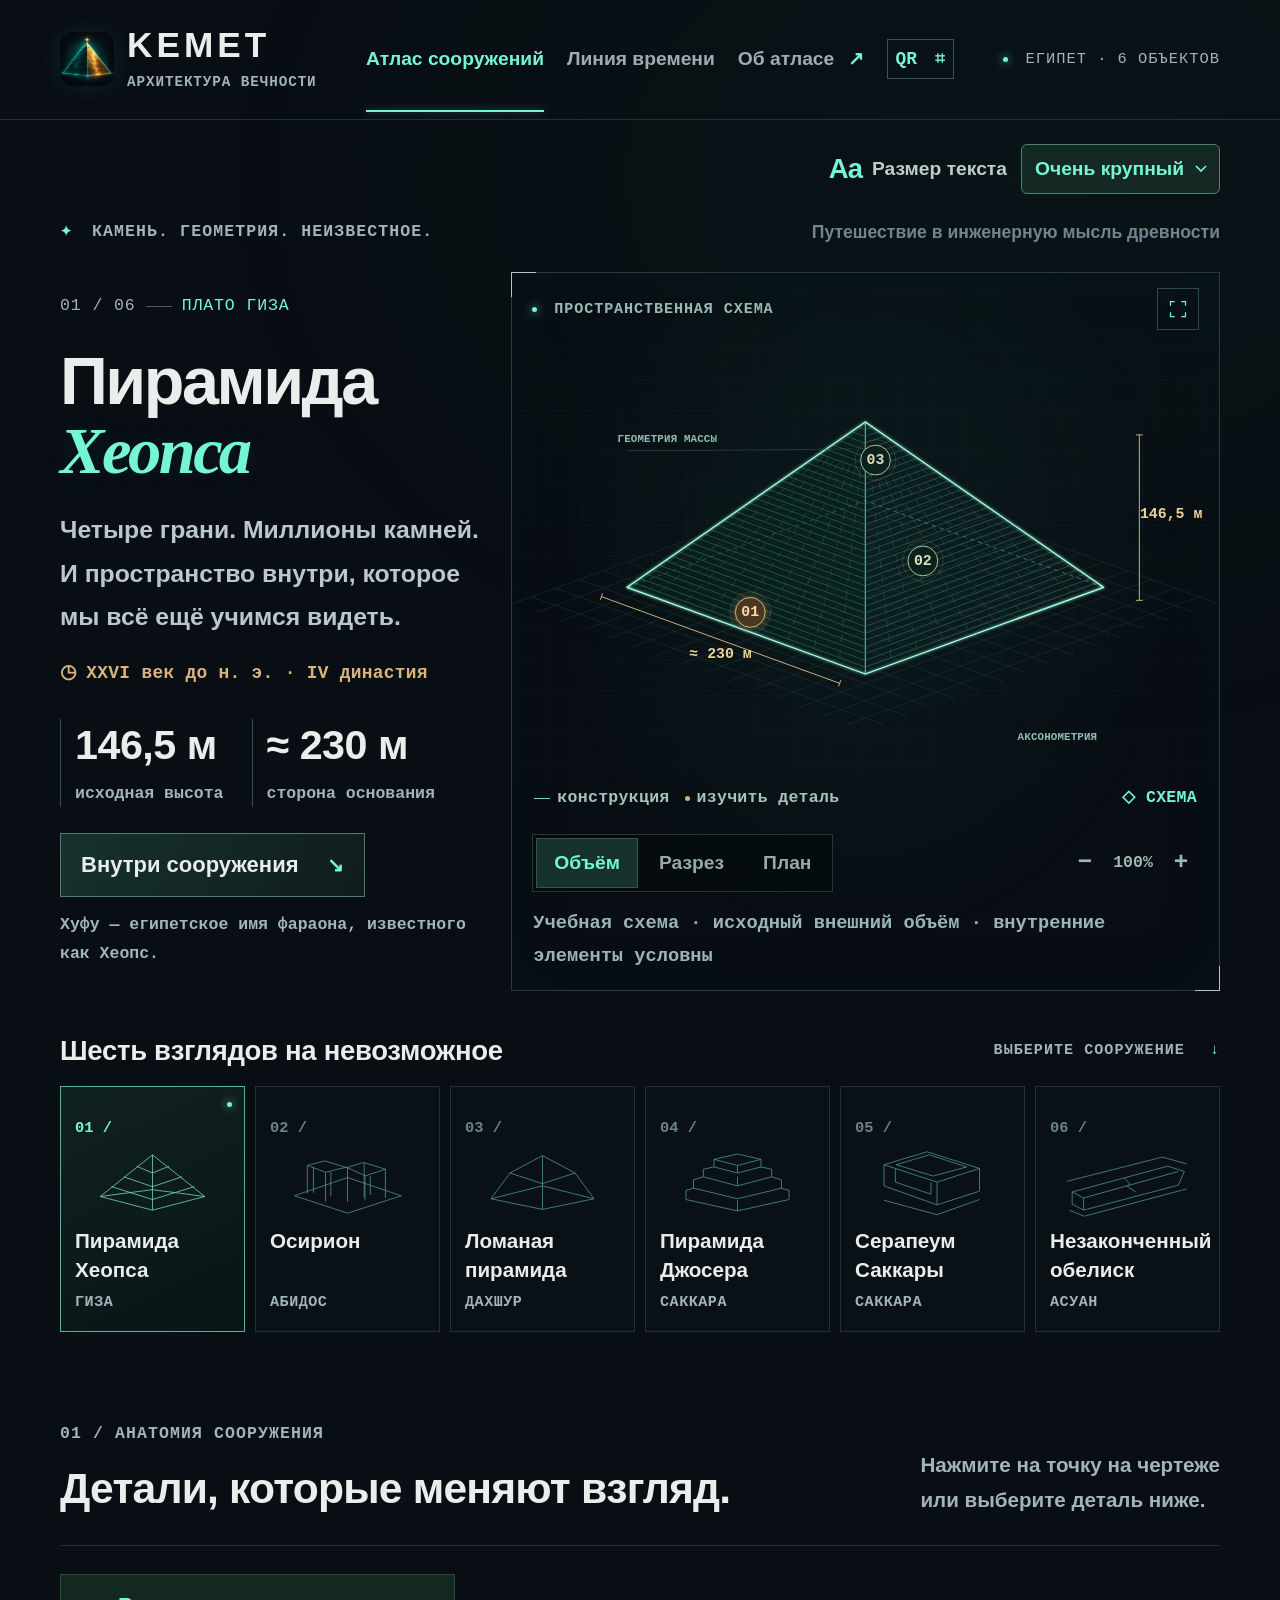
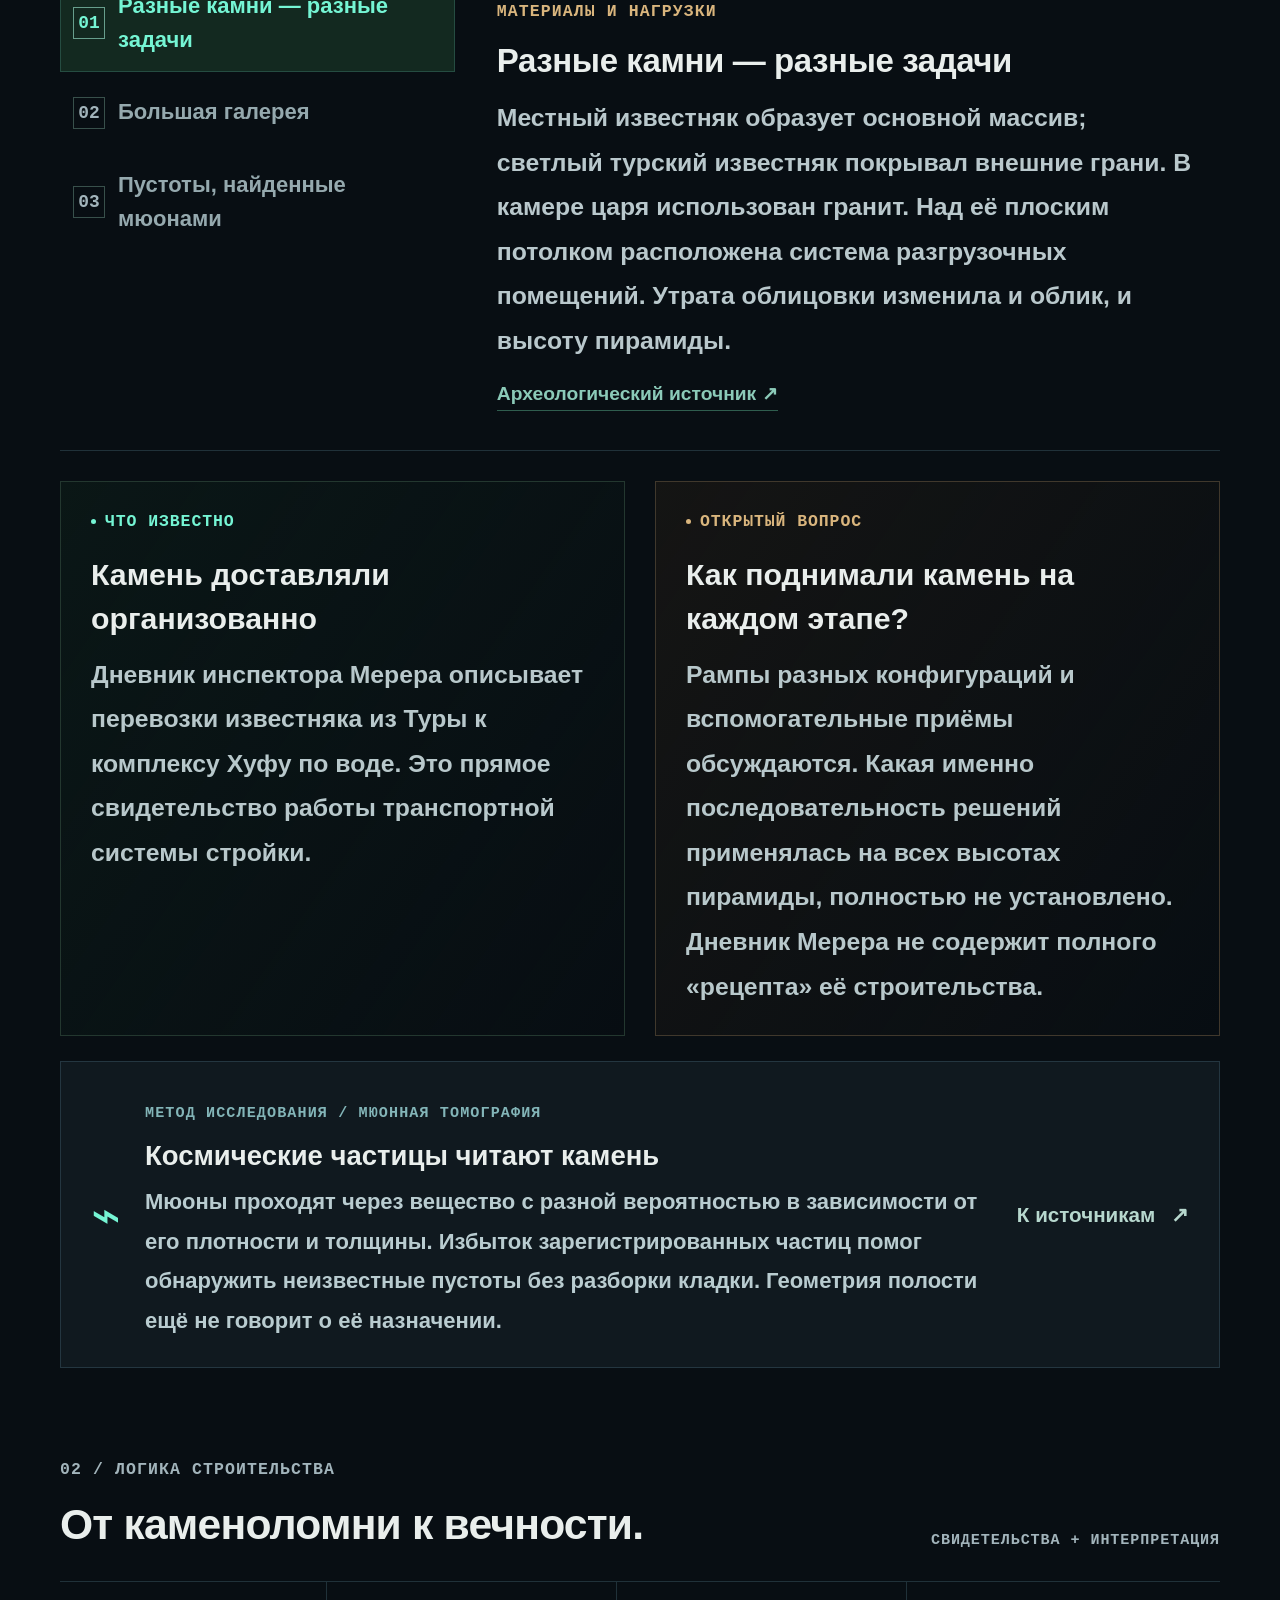
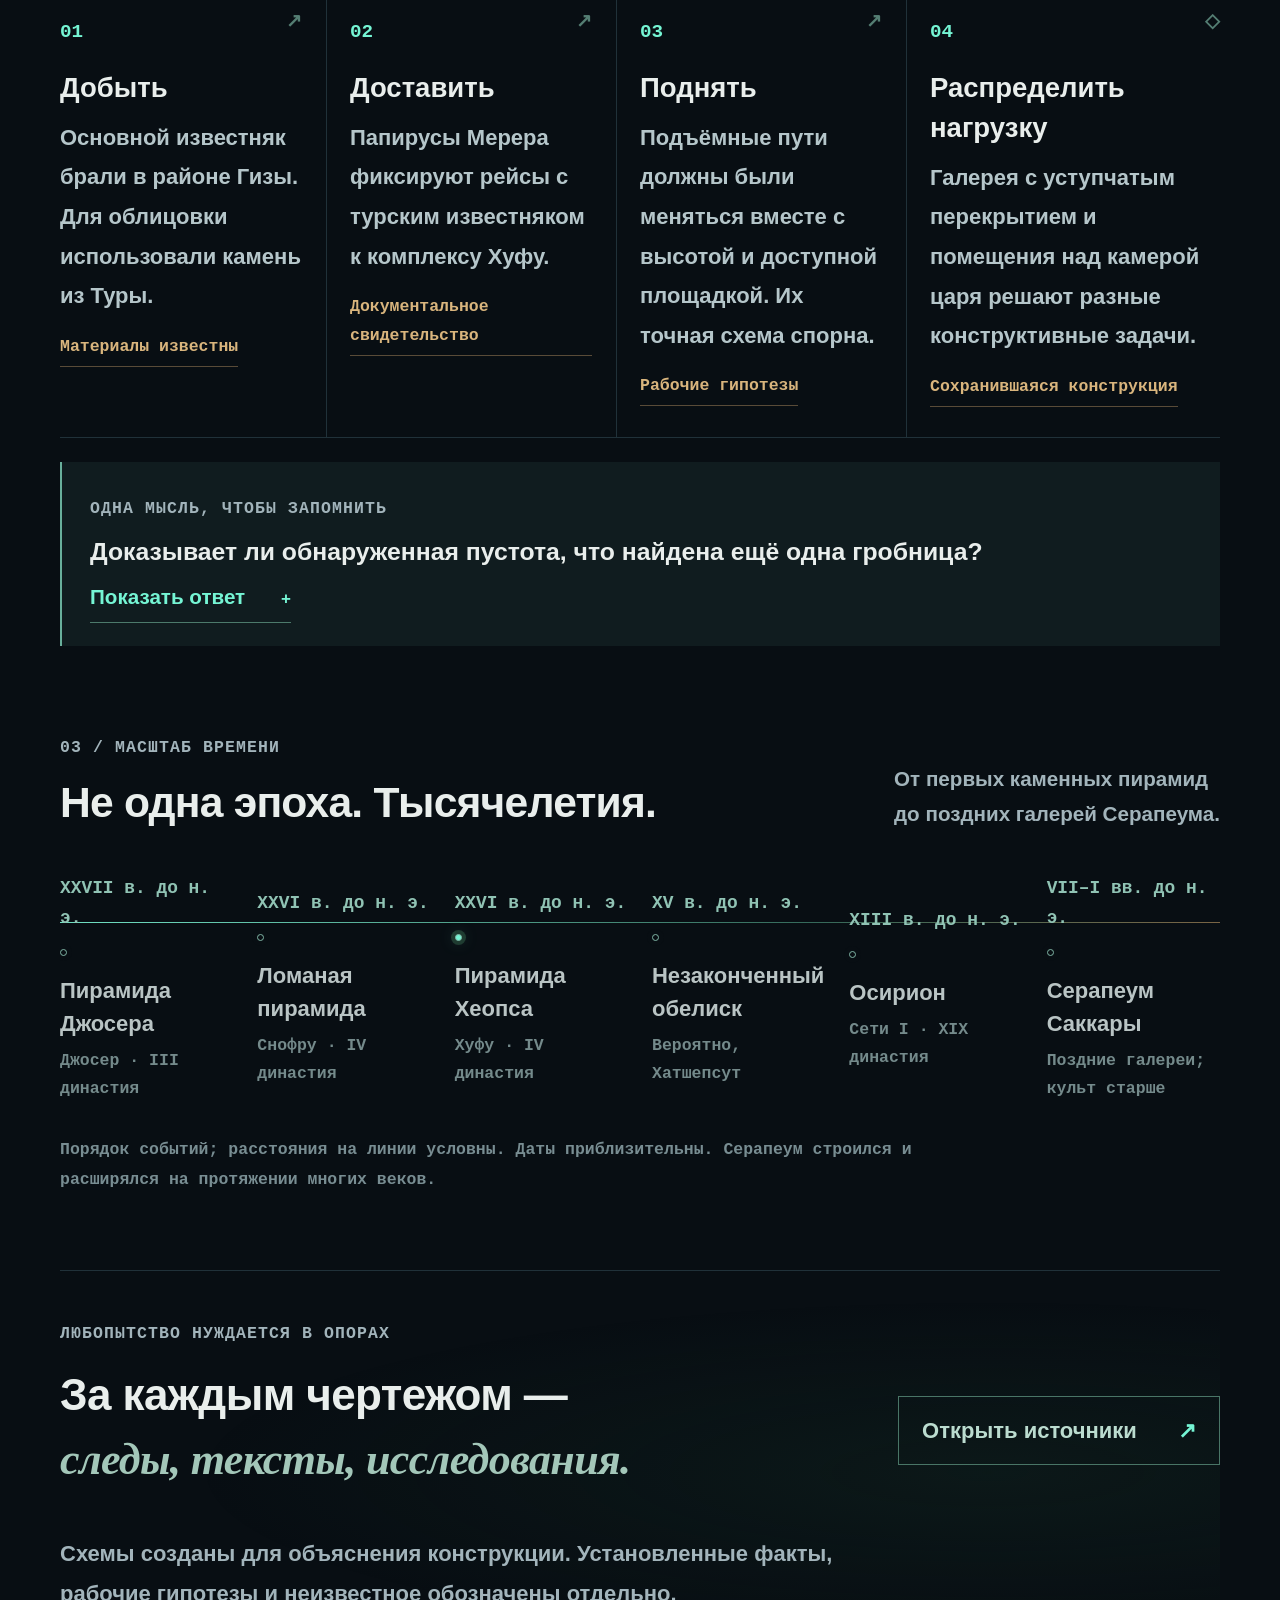
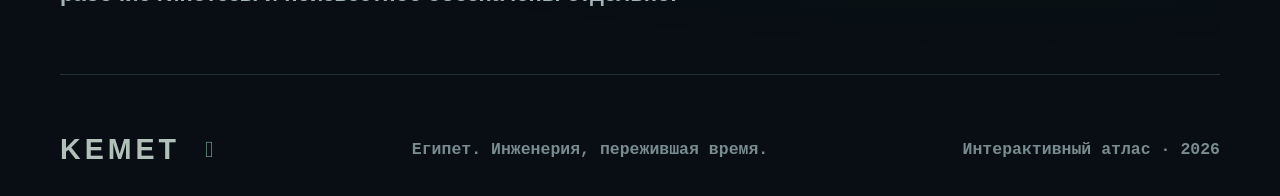
==== KEMET.html @ 8e3bbf49 "Add safe automatic updates and larger, heavier reading sizes" ====
<!doctype html>
<html lang="ru">
<head>
  <meta name="atlas-app" content="kemet"><meta name="atlas-version" content="r-254d8e3eab4c4f8f185b"><meta name="atlas-built" content="2026-10-10T07:00:52+00:00">
  <meta charset="utf-8">
  <meta name="viewport" content="width=device-width, initial-scale=1">
  <meta name="theme-color" content="#080e13">
  <meta name="application-name" content="KEMET">
  <meta name="apple-mobile-web-app-title" content="KEMET">
  <meta name="apple-mobile-web-app-capable" content="yes">
  <meta name="mobile-web-app-capable" content="yes">
  <link rel="icon" type="image/png" sizes="32x32" href="[data-uri]">
  <link rel="icon" type="image/png" sizes="192x192" href="[data-uri]">
  <link rel="apple-touch-icon" sizes="180x180" href="[data-uri]">
  
  <meta name="description" content="Интерактивный архитектурный атлас Древнего Египта. Шесть сооружений, авторские чертежи и археологические свидетельства.">
  <title>KEMET — Архитектура вечности</title>
  <script>document.documentElement.dataset.textSize='large';try{const s=localStorage.getItem('kemet-text-size');if(['normal','large','xlarge'].includes(s))document.documentElement.dataset.textSize=s;}catch{}</script>
  <style>@charset "UTF-8";
:root{color-scheme:dark;--bg:#080e13;--panel:#0d171d;--line:#203139;--muted:#8b9da5;--text:#e9eeec;--cyan:#75f5d4;--amber:#d9b57d;--mono:Menlo,Consolas,"Liberation Mono",monospace;--sans:-apple-system,BlinkMacSystemFont,"Segoe UI",Arial,sans-serif;--serif:Georgia,"Times New Roman",serif}
*{box-sizing:border-box}html{scroll-behavior:smooth;scroll-padding-top:100px}body{margin:0;background:var(--bg);color:var(--text);font-family:var(--sans);-webkit-font-smoothing:antialiased;font-size:16px;line-height:1.6}body::before{content:"";position:fixed;inset:0;pointer-events:none;z-index:-1;background:radial-gradient(ellipse at 80% 20%,#0e292637,transparent 55%)}button,a,input{-webkit-tap-highlight-color:transparent}button{font:inherit;color:inherit;cursor:pointer}a{color:inherit;text-decoration:none}button{border:0;background:none}button:focus-visible,a:focus-visible,[tabindex]:focus-visible{outline:2px solid var(--cyan);outline-offset:5px}button:disabled{opacity:.3;cursor:default}svg{display:block}::selection{background:#3e967b;color:#fff}[hidden]{display:none!important}.skip-link{position:fixed;top:-80px;left:20px;padding:12px;background:var(--cyan);color:#071612;z-index:60}.skip-link:focus{top:12px}.site-header{max-width:1560px;padding:27px 60px;margin:auto;display:flex;align-items:center;justify-content:space-between;gap:35px;border-bottom:1px solid var(--line)}.brand{display:flex;gap:12px;align-items:center}.brand svg{width:39px;height:39px;stroke:var(--cyan);stroke-width:1.3;fill:none;filter:drop-shadow(0 0 6px #6affbc40)}.brand>span{font-size:26px;font-weight:600;letter-spacing:5px;line-height:1.05}.brand small{display:block;font-family:var(--mono);font-size:8px;letter-spacing:1.6px;color:var(--muted);margin-top:8px;white-space:nowrap}.top-nav{display:flex;align-items:center;gap:31px;font-size:13px}.top-nav a,.top-nav button{white-space:nowrap;position:relative;padding:10px 0;color:#9eadb3}.top-nav .active{color:var(--cyan)}.top-nav .active:after{content:"";height:2px;background:var(--cyan);box-shadow:0 0 10px #7cf6d45c;position:absolute;bottom:-28px;left:0;right:0}.top-nav button span{margin-left:8px;color:var(--cyan)}.header-mark{font:9px var(--mono);letter-spacing:1.6px;color:var(--muted);white-space:nowrap}.header-mark i,.drawing-top i{display:inline-block;height:5px;width:5px;background:var(--cyan);border-radius:50%;box-shadow:0 0 10px #6dffd6;margin-right:7px;vertical-align:middle}main{max-width:1440px;margin:0 auto;padding:0 60px}.atlas-intro{display:flex;align-items:center;justify-content:space-between;padding-top:36px;margin-bottom:26px}.eyebrow{font:10px/1.6 var(--mono);letter-spacing:1.8px;color:var(--muted)}.tiny-star{color:var(--cyan);font-size:14px;margin-right:8px}.intro-note{font-size:11px;color:#70858f}.hero-grid{display:grid;grid-template-columns:minmax(330px,.84fr) minmax(0,1.38fr);gap:20px;align-items:center;min-height:540px}.hero-copy{padding:14px 0 16px}.location-line{display:flex;align-items:center;gap:13px;color:var(--cyan);font:10px var(--mono);letter-spacing:1.5px;text-transform:uppercase}.location-line>span:first-child{color:var(--muted)}.dash{width:26px;height:1px;background:#41605f}h1{font-size:clamp(48px,5.2vw,76px);font-weight:450;line-height:1.03;letter-spacing:-3px;margin:27px 0 22px}h1 em{display:block;font-family:var(--serif);font-weight:500;color:var(--cyan);line-height:1.07;text-shadow:0 0 30px #52ffbe17}h1 .long-title{font-size:.8em;letter-spacing:-2px}.hero-tagline{font-size:15px;color:#a2b0b6;max-width:350px;line-height:1.8;margin:0 0 19px}.era{display:flex;gap:9px;align-items:center;color:var(--amber);font:10px/1.7 var(--mono);letter-spacing:.3px}.era-icon{font-size:19px}.hero-facts{display:flex;gap:30px;margin:29px 0 26px}.hero-fact{border-left:1px solid #36524d;padding-left:14px;max-width:47%}.hero-fact strong{font-size:25px;line-height:1.25;font-weight:450;letter-spacing:-.5px;display:block}.hero-fact span{font:9px/1.7 var(--mono);color:var(--muted);display:block;margin-top:6px}.explore-button{display:inline-flex;align-items:center;gap:28px;border:1px solid #527a70;padding:12px 19px;font-size:12px;background:linear-gradient(120deg,#16322c,#101c1e);transition:.2s}.explore-button span{font-size:20px;color:var(--cyan)}.explore-button:hover{border-color:var(--cyan);box-shadow:0 0 25px #7bffd21b}.hero-footnote{font:9px/1.7 var(--mono);color:#748890;max-width:350px;margin:14px 0 0}.drawing-card{position:relative;min-width:0;background:radial-gradient(ellipse at 50% 42%,#17413b38,transparent 63%);border:1px solid #243c3e;box-shadow:inset 0 0 70px #0e393714;isolation:isolate}.drawing-card:before,.drawing-card:after{content:"";position:absolute;width:24px;height:24px;border-color:var(--cyan);opacity:.75;pointer-events:none}.drawing-card:before{top:-1px;left:-1px;border-top:1px solid;border-left:1px solid}.drawing-card:after{bottom:-1px;right:-1px;border-bottom:1px solid;border-right:1px solid}.drawing-top{display:flex;justify-content:space-between;align-items:center;padding:15px 20px;font:9px var(--mono);letter-spacing:1.2px;color:#99b9b2}.icon-button{display:grid;place-items:center;width:32px;height:32px;border:1px solid #304942;color:var(--cyan);line-height:1}.icon-button svg{width:15px;fill:none;stroke:currentColor;stroke-width:1.5}.icon-button:hover{background:#16342c}.drawing-stage{height:380px;position:relative;overflow:hidden;background-image:linear-gradient(#58b5ac06 1px,transparent 1px),linear-gradient(90deg,#58b5ac06 1px,transparent 1px);background-size:35px 35px}.drawing-stage svg{width:100%;height:100%;overflow:visible}.drawing-legend{display:flex;padding:0 22px;gap:22px;font:8px var(--mono);letter-spacing:.3px;color:#7e9a97;align-items:center}.drawing-legend>span{display:flex;gap:7px;align-items:center}.legend-line{width:16px;height:1px;background:#76d1bc}.legend-dot{width:5px;height:5px;background:var(--amber);border-radius:50%}.compass{margin-left:auto;color:var(--cyan)}.drawing-bottom{display:flex;justify-content:space-between;align-items:center;gap:15px;padding:20px 20px 10px}.view-switch{display:flex;gap:3px;padding:3px;background:#050b0ebf;border:1px solid #243734}.view-switch button{font-size:10px;padding:7px 17px;color:#97a9a9;white-space:nowrap;border:1px solid transparent}.view-switch .active{color:var(--cyan);background:#17322d;border-color:#33574c}.zoom-control{display:flex;align-items:center;gap:1px}.zoom-control button{font:12px var(--mono);color:#9fb8b1;min-width:29px;height:30px}.zoom-control #zoom-reset{font-size:9px;min-width:46px}.zoom-control button:hover{color:var(--cyan);background:#17312c}.drawing-disclaimer{font:8px/1.7 var(--mono);color:#6f8788;margin:0;padding:0 21px 13px}.drawing-card.is-expanded{position:fixed;inset:20px;z-index:40;background:var(--bg);display:flex;flex-direction:column;box-shadow:0 0 0 30px #020708ed}.is-expanded .drawing-stage{flex:1;height:auto;min-height:0}.is-expanded .drawing-bottom{max-width:750px;width:100%;align-self:center}.is-expanded .drawing-legend{max-width:750px;width:100%;align-self:center}.is-expanded .drawing-disclaimer{text-align:center;margin:8px}.is-expanded .drawing-stage svg{max-height:100%}.collection-heading{display:flex;align-items:center;justify-content:space-between;margin:40px 0 15px;gap:20px}.collection-heading h2{font-size:17px;letter-spacing:-.3px;font-weight:450;margin:0}.collection-heading>span{font:8px var(--mono);color:var(--muted);letter-spacing:1px;white-space:nowrap}.collection-heading>span span{color:var(--cyan);margin-left:15px}.monument-rail{display:grid;grid-template-columns:repeat(6,1fr);gap:10px}.monument-card{position:relative;text-align:left;border:1px solid var(--line);padding:15px 14px 13px;background:#0d161b8a;min-width:0;transition:border-color .25s,background .25s}.monument-card:hover{border-color:#558479;background:#122620}.monument-card.selected{border-color:#5caf98;background:linear-gradient(155deg,#17352e80,#0c1b1880);box-shadow:0 0 20px #47e4ad08}.monument-card.selected:after{content:"";position:absolute;right:12px;top:15px;width:5px;height:5px;border-radius:50%;background:var(--cyan);box-shadow:0 0 10px #7cffe5}.card-index{font:8px var(--mono);color:#6a8583}.monument-card.selected .card-index{color:var(--cyan)}.mini-diagram{width:100%;height:65px;margin:5px auto 7px;opacity:.66}.selected .mini-diagram{opacity:1}.card-name{font-size:12px;font-weight:600;display:block;white-space:normal;line-height:1.4;min-height:34px}.card-place{font:8px var(--mono);color:var(--muted);margin-top:5px;display:block;letter-spacing:.5px}.details-section,.construction-section,.timeline-section{padding-top:78px}.section-heading{display:flex;justify-content:space-between;align-items:flex-end;gap:30px;margin-bottom:28px}.section-heading h2{font-weight:450;font-size:31px;letter-spacing:-.8px;line-height:1.3;margin:10px 0 0}.section-heading>p{font-size:12px;color:var(--muted);line-height:1.7;margin:0}.anatomy-grid{display:grid;grid-template-columns:.7fr 1.3fr;gap:32px;border-top:1px solid var(--line);border-bottom:1px solid var(--line);padding:28px 0}.point-list{display:flex;flex-direction:column;gap:8px}.point-button{display:flex;align-items:center;gap:13px;text-align:left;border:1px solid transparent;padding:12px 15px;font-size:13px;color:#95a9ae;line-height:1.5}.point-button>span{font:10px var(--mono);color:var(--muted);border:1px solid #38504b;width:25px;height:25px;display:grid;place-items:center;flex-shrink:0}.point-button.active{color:var(--cyan);border-color:#254c41;background:#132920}.point-button.active>span{color:var(--cyan);border-color:#679e8c}.point-detail{padding:14px 25px 10px 10px;align-self:center}.point-detail .eyebrow{color:var(--amber);font-size:9px}.point-detail h3{font-size:22px;font-weight:450;margin:10px 0 12px;letter-spacing:-.4px}.point-detail p{font-size:14px;line-height:1.85;color:#a7b7bb;margin:0;max-width:660px}.point-detail .detail-source{display:inline-block;margin-top:15px;color:#8bcab8;font-size:11px;border-bottom:1px solid #2f5d4e}.evidence-grid{display:grid;grid-template-columns:1fr 1fr;gap:30px;padding-top:30px}.evidence{padding:26px 30px;border:1px solid #23372f;background:linear-gradient(125deg,#0d201a80,transparent)}.evidence.unresolved{border-color:#40382c;background:linear-gradient(125deg,#29201666,transparent)}.evidence-label{font:9px var(--mono);color:var(--cyan);letter-spacing:1.4px;display:flex;align-items:center;gap:9px}.evidence-label i{width:5px;height:5px;border-radius:50%;background:var(--cyan)}.unresolved .evidence-label{color:var(--amber)}.unresolved .evidence-label i{background:var(--amber)}.evidence h3{font-size:19px;font-weight:450;line-height:1.45;margin:17px 0 12px}.evidence p{font-size:13px;color:#9cacaf;line-height:1.85;margin:0}.research-strip{display:flex;align-items:center;gap:24px;background:#10191f;padding:27px 30px;margin-top:25px;border:1px solid #243640}.research-icon{color:var(--cyan);font:50px var(--serif);line-height:1}.research-strip>div{flex:1}.research-strip .eyebrow{font-size:8px;color:#83b5b8}.research-strip h3{font-size:17px;font-weight:450;line-height:1.5;margin:6px 0}.research-strip p{font-size:12px;color:#99abb1;line-height:1.8;margin:0}.text-button{font-size:11px;white-space:nowrap;color:#b7d8ce;padding:8px 0}.text-button span{margin-left:10px}.subtle-label{font:8px var(--mono);letter-spacing:.9px;color:var(--muted)}.process-grid{display:grid;grid-template-columns:repeat(4,1fr);border-top:1px solid var(--line);border-bottom:1px solid var(--line)}.process-step{padding:27px 24px 30px 0;margin-right:23px;border-right:1px solid var(--line);position:relative}.process-step:last-child{border:0;margin-right:0;padding-right:0}.process-num{font:10px var(--mono);color:var(--cyan)}.process-num:after{content:"↗";color:#547e73;float:right}.process-step:last-child .process-num:after{content:"◇"}.process-step h3{font-weight:450;font-size:17px;line-height:1.45;margin:19px 0 10px}.process-step p{font-size:12px;color:#97aaae;line-height:1.85;margin:0}.process-step small{display:inline-block;font:8px var(--mono);color:var(--amber);margin-top:17px;border-bottom:1px solid #594b38;padding-bottom:4px}.recall{display:flex;flex-wrap:wrap;align-items:center;justify-content:space-between;column-gap:30px;background:#101c1f;padding:23px 28px;margin-top:24px;border-left:2px solid #68af9b}.recall .eyebrow{font-size:8px}.recall p{font-size:14px;margin:7px 0 0}.recall button{font-size:11px;border-bottom:1px solid #4c7a6b;padding:9px 0;color:var(--cyan);white-space:nowrap}.recall button span{padding-left:30px;font-size:17px}.recall #recall-answer{width:100%;border-top:1px solid #284139;margin:20px 0 0;padding:20px 0 0;color:#abc8be;font-size:13px;line-height:1.8}.timeline-scroll{overflow-x:auto;padding:14px 0 5px;scrollbar-color:#316052 transparent;scrollbar-width:thin}.timeline{display:grid;grid-template-columns:repeat(6,1fr);min-width:880px;position:relative;gap:20px}.timeline:before{content:"";position:absolute;left:0;right:0;top:39px;height:1px;background:linear-gradient(90deg,#70e0c3,#35695a 65%,#796444)}.timeline-item{text-align:left;padding:0 0 15px;position:relative;min-width:0}.timeline-date{font:10px var(--mono);color:#90c3b4;display:block;line-height:20px}.timeline-node{position:relative;display:block;width:7px;height:7px;margin:16px 0 18px;border:1px solid #80b6a6;border-radius:50%;background:var(--bg);box-shadow:0 0 0 5px var(--bg)}.timeline-item.active .timeline-node{background:var(--cyan);box-shadow:0 0 0 4px #1f3c31,0 0 16px #80ffd660}.timeline-name{display:block;font-size:12px;line-height:1.4;color:#b9c4c4}.timeline-era{display:block;font:8px/1.7 var(--mono);color:#748a8b;margin-top:7px}.timeline-note{font:9px/1.9 var(--mono);color:#788d92;margin-top:12px;max-width:860px}.sources-section{margin:75px 0 58px;border-top:1px solid var(--line);border-bottom:1px solid var(--line);padding:39px 0;background:radial-gradient(ellipse at 80% 50%,#16362944,transparent 60%)}.sources-section>div{display:flex;align-items:center;justify-content:space-between;gap:30px}.sources-section h2{font-size:33px;line-height:1.4;letter-spacing:-.6px;font-weight:500;margin:14px 0 20px}.sources-section em{font-family:var(--serif);font-weight:500;color:#a3c7b9}.sources-section>p{font-size:12px;color:var(--muted);max-width:650px}.source-button{border:1px solid #497566;padding:16px 23px;font-size:12px;white-space:nowrap;color:#bbdccf}.source-button span{margin-left:35px;color:var(--cyan)}.source-button:hover{background:#1a3027}footer{max-width:1440px;padding:0 60px 30px;margin:auto;display:flex;justify-content:space-between;align-items:center;gap:25px;color:#788b91;font:9px var(--mono)}.footer-brand{font:20px var(--sans);color:#b1c1ba;letter-spacing:4px;display:flex;align-items:center;gap:25px}.footer-brand span{color:#69947f;font-size:23px}dialog{background:#101a20;color:var(--text);border:1px solid #3a5b50;padding:32px 35px;max-width:740px;width:calc(100% - 32px);max-height:85dvh;box-shadow:0 0 100px #050a0d80}dialog::backdrop{background:#03070be8;backdrop-filter:blur(8px)}.dialog-top{display:flex;justify-content:space-between;align-items:center;gap:20px}dialog h2{font-size:29px;font-weight:450;line-height:1.3;letter-spacing:-.5px;margin:21px 0}dialog>p{color:#a4b8bd;font-size:14px;line-height:1.85}.dialog-intro{font-size:13px}.source-group{border-top:1px solid #2d3f41;margin-top:25px;padding-top:18px}.source-group h3{font-size:18px;font-weight:450;margin:5px 0 14px}.source-link{display:block;border-left:1px solid #386354;padding:2px 0 2px 14px;margin:15px 0}.source-link strong{font-size:12px;line-height:1.7;color:var(--cyan);font-weight:450;display:block}.source-link span{font-size:11px;color:#90a5aa;display:block;margin-top:5px}.source-link:hover strong{text-decoration:underline}.dialog-footnote{font:10px/1.8 var(--mono);color:#7f999b;border-top:1px solid #293f3b;padding-top:20px;margin-top:28px}.toast{position:fixed;bottom:24px;left:50%;transform:translate(-50%,20px);opacity:0;background:#19382e;border:1px solid #629b83;padding:10px 22px;font-size:12px;pointer-events:none;transition:.2s;z-index:100}.toast.show{opacity:1;transform:translate(-50%,0)}
/* Drafting language */
.wire{fill:none;stroke:#6cd5bc;stroke-width:1.35;stroke-linejoin:round;stroke-linecap:round}.wire.soft{stroke:#387769;stroke-width:.8}.wire.dim{stroke:#30594e;stroke-width:.8}.wire.bright{stroke:#a1ffe1;stroke-width:1.8;filter:url(#glow)}.stone-fill{fill:#153a302b;stroke:#65c9ae;stroke-width:1.2}.stone-side{fill:#09271f85;stroke:#469580;stroke-width:1.1}.stone-top{fill:#265b4138;stroke:#7cdbb7;stroke-width:1.2}.amber-line{fill:none;stroke:#d7b67e;stroke-width:1.4}.amber-fill{fill:#c19b5230;stroke:#d5b57c;stroke-width:1.2}.hidden-line{stroke-dasharray:5 7;opacity:.6}.svg-label{fill:#8cbbab;font:13px var(--mono);letter-spacing:1.5px}.svg-small{fill:#669785;font:10px var(--mono);letter-spacing:1px}.svg-dim{fill:#d3b781;font:14px var(--mono);letter-spacing:.6px}.hotspot{cursor:pointer;outline:none}.hotspot .hotspot-hit{fill:transparent;stroke:none}.hotspot .hotspot-ring{fill:#0c201c;stroke:#b7d9b5;stroke-width:1.3}.hotspot text{fill:#dcdfbe;font:12px var(--mono);text-anchor:middle;dominant-baseline:central;pointer-events:none}.hotspot.active .hotspot-ring{stroke:#dbbb80;fill:#473923;filter:url(#gold-glow)}.hotspot.active text{fill:#ffdaa1}.hotspot:hover .hotspot-ring,.hotspot:focus-visible .hotspot-ring{stroke:#fff;stroke-width:2.3}.hotspot-halo{stroke:#c6b17540;fill:none;stroke-width:1;pointer-events:none}.diagram-content{transform-origin:500px 335px;transition:transform .25s ease}.drawing-enter{animation:drawing-in .45s ease}@keyframes drawing-in{from{opacity:.2}to{opacity:1}}
@media(min-width:1500px){.hero-grid{min-height:610px}.drawing-stage{height:425px}.hero-tagline{font-size:16px;max-width:375px}}
@media(max-width:1100px){.site-header{padding:25px 35px}.header-mark{display:none}main{padding:0 35px}.hero-grid{grid-template-columns:.82fr 1.1fr;gap:12px}h1{font-size:56px}.drawing-stage{height:360px}.hero-facts{gap:20px}.hero-fact strong{font-size:22px}.drawing-bottom{padding:18px 13px 9px;gap:7px}.view-switch button{padding:7px 12px}.monument-rail{gap:7px}.monument-card{padding:12px 10px}.card-name{font-size:11px}.mini-diagram{height:60px}.section-heading h2{font-size:27px}.process-step{margin-right:18px;padding-right:18px}footer{padding:0 35px 30px}.intro-note{font-size:10px}}
@media(max-width:820px){html{scroll-padding-top:35px}.site-header{padding:22px 25px;gap:20px}.brand>span{font-size:21px}.brand small{font-size:6px}.brand svg{width:32px}.top-nav{gap:20px;font-size:11px}.top-nav .active:after{bottom:-23px}main{padding:0 25px}.intro-note{display:none}.atlas-intro{padding-top:25px;margin-bottom:15px}.hero-grid{grid-template-columns:1fr 1.15fr;gap:18px}h1{font-size:44px;letter-spacing:-2px}.hero-tagline{font-size:13px;line-height:1.75}.location-line{font-size:8px;gap:9px;letter-spacing:1px}.hero-facts{gap:15px}.hero-fact{padding-left:10px}.hero-fact strong{font-size:20px}.hero-fact span{font-size:8px}.era{font-size:9px}.drawing-stage{height:330px}.drawing-top{padding:10px 13px;font-size:7px}.drawing-legend{padding:0 13px;font-size:7px;gap:10px}.drawing-bottom{flex-wrap:wrap;justify-content:center;padding-top:12px}.drawing-disclaimer{font-size:7px;padding:0 10px 11px;text-align:center}.hero-footnote{font-size:8px}.explore-button{padding:10px 13px;font-size:10px;gap:17px}.monument-rail{grid-template-columns:repeat(3,1fr);gap:10px}.monument-card{display:grid;grid-template-columns:57px 1fr;column-gap:10px;padding:13px}.card-index{grid-column:1/-1}.mini-diagram{grid-row:2/4;width:57px;height:52px;margin:3px 0}.card-name{font-size:12px;align-self:end;min-height:0;grid-column:2;grid-row:2}.card-place{grid-column:2;font-size:7px}.details-section,.construction-section,.timeline-section{padding-top:57px}.section-heading h2{font-size:25px}.section-heading>p{font-size:10px}.anatomy-grid{gap:15px;grid-template-columns:.9fr 1.2fr}.point-button{font-size:11px;padding:10px 8px}.point-detail{padding-right:0}.point-detail h3{font-size:19px}.point-detail p{font-size:12px}.evidence-grid{gap:15px}.evidence{padding:22px}.evidence h3{font-size:17px}.evidence p{font-size:12px}.research-strip{padding:22px;gap:17px;flex-wrap:wrap}.research-strip .text-button{margin-left:42px}.process-grid{grid-template-columns:1fr 1fr}.process-step:nth-child(2){border-right:0;margin-right:0}.process-step:nth-child(-n+2){border-bottom:1px solid var(--line)}.process-step{padding:22px 22px 22px 0;margin-right:22px}.recall{padding:23px}.recall p{font-size:13px;max-width:430px}.recall button{margin-top:8px}.sources-section h2{font-size:27px}.source-button{font-size:11px;padding:14px 17px}.source-button span{margin-left:15px}footer{padding:0 25px 25px;font-size:8px}.footer-brand{font-size:17px;gap:15px}}
@media(max-width:600px){body{font-size:15px}.site-header{padding:18px 20px;align-items:center}.brand{gap:8px}.brand svg{width:28px;height:34px}.brand>span{font-size:20px;letter-spacing:4px}.brand small{font-size:5.5px;letter-spacing:1px}.top-nav{gap:0}.top-nav>a{display:none}.top-nav button{font-size:11px}.top-nav button span{margin-left:4px}main{padding:0 20px}.atlas-intro{margin-bottom:11px;padding-top:23px}.eyebrow{font-size:8px;letter-spacing:1.3px}.hero-grid{display:flex;flex-direction:column;align-items:stretch;gap:23px;min-height:0}.hero-copy{padding:9px 0 0}.location-line{font-size:9px}.hero-copy h1{font-size:57px;line-height:1;letter-spacing:-2px;margin:20px 0 18px}.hero-copy h1 em{display:inline}.hero-copy h1 em:before{content:" ";white-space:pre}h1 .long-title{font-size:.85em}.hero-tagline{font-size:14px;max-width:440px;line-height:1.8;margin:0 0 14px}.era{font-size:10px}.hero-facts{margin:22px 0;gap:33px}.hero-fact strong{font-size:26px}.hero-fact span{font-size:9px}.explore-button{font-size:12px;padding:10px 15px;gap:40px}.hero-footnote{font-size:8px;max-width:none}.drawing-stage{height:310px}.drawing-top{font-size:8px;padding:12px 15px}.drawing-bottom{justify-content:space-between;padding:14px 12px 10px;gap:7px}.view-switch button{font-size:10px;padding:7px 15px}.zoom-control button{min-width:24px}.zoom-control #zoom-reset{min-width:39px}.drawing-legend{font-size:7px;padding:0 15px}.drawing-disclaimer{text-align:left;padding:0 15px 11px}.collection-heading{margin-top:31px;gap:10px}.collection-heading h2{font-size:16px;max-width:210px}.collection-heading>span{font-size:7px;letter-spacing:.4px;white-space:normal;max-width:110px;text-align:right;line-height:1.7}.collection-heading>span span{margin-left:5px}.monument-rail{grid-template-columns:repeat(2,1fr);gap:9px}.monument-card{grid-template-columns:48px 1fr;column-gap:9px;padding:11px}.mini-diagram{width:48px;height:47px}.card-name{font-size:11px}.card-place{font-size:7px}.section-heading{align-items:flex-start;margin-bottom:22px;gap:15px;flex-direction:column}.section-heading h2{font-size:27px;line-height:1.35;margin-top:8px}.section-heading>p{font-size:11px;max-width:330px}.section-heading>p br{display:none}.anatomy-grid{display:flex;flex-direction:column;padding:21px 0;gap:15px}.point-list{flex-direction:row;flex-wrap:wrap;gap:7px}.point-button{flex:1 1 100%;gap:10px;padding:10px;font-size:12px}.point-button>span{width:23px;height:23px}.point-detail{padding:8px 5px 5px}.point-detail h3{font-size:21px}.point-detail p{font-size:13px}.evidence-grid{grid-template-columns:1fr;padding-top:23px;gap:13px}.evidence{padding:24px}.evidence h3{font-size:20px}.evidence p{font-size:13px}.research-strip{padding:22px 20px;gap:15px;margin-top:20px}.research-icon{font-size:33px;align-self:flex-start}.research-strip h3{font-size:17px}.research-strip p{font-size:12px}.research-strip .text-button{margin-left:0;width:100%;text-align:left;padding-top:13px;border-top:1px solid var(--line)}.research-strip>div{min-width:calc(100% - 50px)}.process-step{margin-right:15px;padding-right:15px}.process-step h3{font-size:17px}.process-step p{font-size:12px}.process-step small{font-size:7px;line-height:1.8}.recall{padding:20px}.recall button{margin-top:14px}.recall p{font-size:14px}.timeline-note{font-size:8px}.timeline{min-width:830px}.sources-section{margin:55px 0 34px;padding:29px 0}.sources-section>div{align-items:flex-start;flex-direction:column;gap:0}.sources-section h2{font-size:27px;line-height:1.45;margin:17px 0 22px}.source-button{margin-bottom:13px}.sources-section>p{font-size:11px}footer{padding:0 20px 25px;flex-wrap:wrap;row-gap:16px}footer>span:nth-child(2){width:calc(100% - 145px);text-align:right;font-size:8px}footer>span:last-child{width:100%;text-align:left;font-size:8px}.drawing-card.is-expanded{inset:10px}.is-expanded .drawing-bottom{justify-content:center}.is-expanded .drawing-top{font-size:7px}dialog{padding:24px 22px}dialog h2{font-size:25px}dialog>p{font-size:13px}.dialog-footnote{font-size:9px}}
@media(max-width:350px){main{padding:0 15px}.site-header{padding:17px 15px}.hero-copy h1{font-size:49px}.hero-facts{gap:23px}.hero-fact strong{font-size:23px}.drawing-bottom{justify-content:center}.drawing-stage{height:270px}.card-name{font-size:10px}.monument-card{grid-template-columns:37px 1fr;column-gap:7px;padding:10px}.mini-diagram{width:37px}.collection-heading h2{font-size:15px}.point-button{font-size:11px}.process-step h3{font-size:15px}.sources-section h2{font-size:25px}}
#qr-dialog{max-width:440px;text-align:center}#qr-dialog .dialog-top{text-align:left}#qr-dialog h2{font-size:30px;line-height:1.4;margin:22px 0}.qr-art{background:#fff;padding:0;width:min(260px,100%);margin:0 auto 24px;box-shadow:0 0 40px #73f5b816}.qr-art svg{width:100%;height:auto}#qr-dialog>p{font-size:13px;max-width:300px;margin:0 auto 15px}.qr-url{display:block;color:var(--cyan);font:12px/1.6 var(--mono);overflow-wrap:anywhere;margin:18px 0 23px}#qr-button{border:1px solid #35594f;padding:4px 8px;color:var(--cyan);font-family:var(--mono);font-size:11px}#qr-button span{font-size:17px;margin-left:7px}#copy-link{font-size:11px;padding:12px 17px}#copy-link span{margin-left:15px}@media(max-width:600px){.top-nav{gap:14px}.top-nav #about-button{font-size:10px}.top-nav #qr-button{font-size:9px}.top-nav #qr-button span{font-size:14px;margin-left:3px}}@media(max-width:350px){.top-nav{gap:7px}.top-nav #about-button{font-size:9px}.brand>span{font-size:18px;letter-spacing:3px}.brand small{font-size:5px}}
@media(prefers-reduced-motion:reduce){html{scroll-behavior:auto}*,*:before,*:after{animation:none!important;transition:none!important}}
@media print{body{background:#fff;color:#111}.site-header,.top-nav,.drawing-bottom,.monument-rail,.source-button,.recall button,.sources-trigger,footer{display:none}main{padding:20px}.hero-grid{display:block}.drawing-card{break-inside:avoid}.hero-copy h1{color:#111}.hero-copy h1 em{color:#1d6b55}.details-section,.construction-section,.timeline-section{padding-top:30px}.point-detail p,.evidence p,.process-step p{color:#222}dialog{display:none}}

/* Comfortable reading on phones and tablets. rem sizes follow the reader's choice. */
html{font-size:16px;-webkit-text-size-adjust:100%;text-size-adjust:100%}
html[data-text-size="large"]{font-size:18px}
html[data-text-size="xlarge"]{font-size:20px}
body{font-size:1.125rem;font-weight:600}
:root{--muted:#a2b4bb}
.reading-controls{display:flex;align-items:center;justify-content:flex-end;gap:14px;padding-top:24px}
.reading-controls label{font-size:.875rem;font-weight:750;display:flex;align-items:center;gap:10px;color:#bdcec9}
.reading-controls label b{font-size:1.25rem;color:var(--cyan);letter-spacing:-1px}
.reading-controls select{font:700 .875rem/1.4 var(--sans);color:var(--cyan);background:#142923;border:1px solid #50806d;border-radius:6px;padding:10px 34px 10px 13px;min-height:46px;max-width:100%;cursor:pointer;appearance:none;-webkit-appearance:none;background-image:url("data:image/svg+xml,%3Csvg xmlns='http://www.w3.org/2000/svg' width='12' height='8' viewBox='0 0 12 8'%3E%3Cpath d='m1 1 5 5 5-5' fill='none' stroke='%2375f5d4' stroke-width='1.7'/%3E%3C/svg%3E");background-repeat:no-repeat;background-position:right 12px center;background-size:12px 8px}
.reading-controls select:focus-visible{outline:2px solid var(--cyan);outline-offset:4px}
.atlas-intro{padding-top:24px}
.brand{gap:13px}.brand .app-icon{width:54px;height:54px;border-radius:13px;flex-shrink:0;box-shadow:0 0 24px #56e3bf1c}
.brand>span{font-size:1.6rem;font-weight:750;letter-spacing:4px}
.brand small{font-size:.65rem;font-weight:700;letter-spacing:.9px;line-height:1.4}
.top-nav{font-size:.875rem;gap:23px;font-weight:700}
.top-nav button{font-weight:700}.header-mark{font-size:.7rem;letter-spacing:1px}
.top-nav .active:after{bottom:-27px}
.eyebrow{font-size:.75rem;line-height:1.65;letter-spacing:1.1px;font-weight:750}
.intro-note{font-size:.8rem;font-weight:650}.location-line{font-size:.75rem;letter-spacing:.9px;line-height:1.65;flex-wrap:wrap;gap:10px}
h1{font-weight:750;font-size:clamp(3rem,5.2vw,4.8rem);letter-spacing:-2.5px}h1 em{font-weight:700}
.hero-tagline{font-size:1.125rem;font-weight:600;line-height:1.75;color:#bac7cc;max-width:450px}
.era{font-size:.8125rem;font-weight:700;line-height:1.7}
.hero-facts{gap:28px;flex-wrap:wrap}.hero-fact strong{font-size:1.875rem;font-weight:750;line-height:1.3;white-space:nowrap}
.hero-fact span{font-size:.75rem;line-height:1.65;font-weight:650;margin-top:8px}
.explore-button{font-size:1rem;font-weight:750;padding:13px 20px;min-height:50px}
.hero-footnote{font-size:.75rem;line-height:1.75;font-weight:600;color:#a1b6bd;max-width:440px}
.drawing-top{font-size:.6875rem;letter-spacing:.9px;gap:12px;line-height:1.6;font-weight:750}.drawing-top>span{flex:1}
.icon-button{width:42px;height:42px;flex-shrink:0}.icon-button svg{width:20px}
.drawing-stage{height:440px}.drawing-legend{font-size:.75rem;line-height:1.6;gap:15px;flex-wrap:wrap;font-weight:650;color:#a6c5ba}
.drawing-bottom{flex-wrap:wrap;gap:12px;padding-top:22px}
.view-switch button{font-size:.875rem;padding:9px 17px;font-weight:750;min-height:44px}
.zoom-control button{font-size:1.1rem;min-width:36px;height:44px;font-weight:750}
.zoom-control #zoom-reset{font-size:.75rem;min-width:58px}
.drawing-disclaimer{font-size:.6875rem;line-height:1.75;font-weight:650;color:#9bb6b2;padding-top:5px;padding-bottom:17px}
.drawing-notes{display:none}
.is-expanded .drawing-top{font-size:.75rem;line-height:1.65}
.collection-heading h2{font-size:1.25rem;font-weight:750;line-height:1.45}
.collection-heading>span{font-size:.6875rem;line-height:1.65;font-weight:700;white-space:normal;text-align:right;max-width:250px}
.monument-card{padding:17px 14px}.card-index{font-size:.7rem;font-weight:750}
.mini-diagram{height:72px}.card-name{font-size:.9375rem;font-weight:750;line-height:1.4;min-height:2.8em}
.card-place{font-size:.6875rem;font-weight:700;line-height:1.6;letter-spacing:.5px}
.section-heading h2{font-size:1.9375rem;font-weight:750;line-height:1.35}
.section-heading>p{font-size:.9375rem;font-weight:600;line-height:1.7}
.point-button{font-size:1rem;line-height:1.55;font-weight:700;padding:14px 12px}
.point-button>span{font-size:.8125rem;width:32px;height:32px;font-weight:750}
.point-detail .eyebrow{font-size:.75rem;line-height:1.65}
.point-detail h3{font-size:1.5rem;line-height:1.4;font-weight:750}
.point-detail p{font-size:1.125rem;line-height:1.8;font-weight:600;color:#b9c8cc;max-width:740px}
.point-detail .detail-source{font-size:.875rem;font-weight:700;line-height:1.65}
.evidence-label{font-size:.75rem;line-height:1.7;font-weight:750;letter-spacing:.9px}
.evidence h3{font-size:1.375rem;line-height:1.45;font-weight:750}
.evidence p{font-size:1.125rem;font-weight:600;line-height:1.8;color:#b8c8cb}
.research-strip .eyebrow{font-size:.6875rem;line-height:1.7}
.research-strip h3{font-size:1.25rem;line-height:1.5;font-weight:750}
.research-strip p{font-size:1rem;line-height:1.8;color:#b9ccd0;font-weight:600}
.text-button{font-size:.9375rem;font-weight:750;line-height:1.6}
.research-strip{flex-wrap:wrap}.research-strip>div{min-width:220px}
.subtle-label{font-size:.6875rem;font-weight:700;line-height:1.7}
.process-num{font-size:.875rem;font-weight:750}
.process-step h3{font-size:1.25rem;line-height:1.45;font-weight:750}
.process-step p{font-size:1rem;line-height:1.8;font-weight:600;color:#b5c6ca}
.process-step small{font-size:.75rem;line-height:1.75;font-weight:650}
.recall .eyebrow{font-size:.75rem}.recall p{font-size:1.125rem;line-height:1.7;font-weight:700}
.recall button{font-size:.9375rem;font-weight:750;line-height:1.5;min-height:44px}
.recall #recall-answer{font-size:1.125rem;line-height:1.8;font-weight:600}
.timeline{min-width:1100px;gap:24px}.timeline:before{top:49px}
.timeline-date{font-size:.8125rem;font-weight:700;line-height:30px}
.timeline-name{font-size:1rem;font-weight:700;line-height:1.5}
.timeline-era{font-size:.75rem;font-weight:650;line-height:1.7}
.timeline-note{font-size:.75rem;font-weight:600;line-height:1.8}
.sources-section h2{font-size:2rem;font-weight:700;line-height:1.45}.sources-section em{font-weight:600}
.sources-section>p{font-size:1rem;font-weight:600;line-height:1.8;max-width:800px}
.source-button{font-size:1rem;font-weight:750;line-height:1.6;white-space:normal}
footer{font-size:.75rem;font-weight:650;line-height:1.7;flex-wrap:wrap}
.footer-brand{font-size:1.3rem;font-weight:750}
dialog{max-width:860px}dialog h2{font-size:1.875rem;font-weight:750;line-height:1.4}
dialog>p{font-size:1.125rem;line-height:1.8;font-weight:600}
.dialog-intro{font-size:1rem}.source-group h3{font-size:1.375rem;font-weight:750}
.source-link strong{font-size:1rem;font-weight:750;line-height:1.7}.source-link span{font-size:.9375rem;font-weight:600;line-height:1.75}
.dialog-footnote{font-size:.75rem;line-height:1.85;font-weight:600}
.toast{font-size:1rem;font-weight:700;max-width:calc(100% - 32px);text-align:center}
#qr-dialog{max-width:480px}#qr-dialog h2{font-size:1.75rem;font-weight:750}
#qr-dialog>p{font-size:1rem;line-height:1.75}.qr-url{font-size:.875rem;font-weight:700}
#qr-button{font-size:.8125rem;font-weight:750;min-height:40px}#copy-link{font-size:1rem;font-weight:750}
.svg-label{font-size:20px;font-weight:750;letter-spacing:.5px;fill:#b6dbcc}
.svg-small{font-size:16px;font-weight:650;letter-spacing:.2px;fill:#91bdb0}
.svg-dim{font-size:22px;font-weight:750;letter-spacing:0;fill:#efd19d}
.hotspot text{font-size:22px;font-weight:750}.hotspot .hotspot-ring{r:22px}.hotspot .hotspot-halo{r:30px}.hotspot .hotspot-hit{r:36px}
@media(min-width:1500px){.drawing-stage{height:480px}}
@media(max-width:1200px){.header-mark{display:none}.top-nav{gap:20px}.site-header{gap:24px}.hero-grid{grid-template-columns:minmax(310px,.85fr) minmax(0,1.15fr)}.drawing-stage{height:400px}.hero-facts{gap:20px}.drawing-bottom{padding:17px 14px 10px}.hero-fact strong{font-size:1.65rem}.monument-rail{grid-template-columns:repeat(3,1fr)}.monument-card{display:grid;grid-template-columns:75px 1fr;column-gap:13px}.mini-diagram{grid-row:2/4;width:75px;height:70px;margin:5px 0}.card-index{grid-column:1/-1}.card-name{grid-column:2;grid-row:2;min-height:0;align-self:end}.card-place{grid-column:2}.collection-heading>span{max-width:220px}.anatomy-grid{grid-template-columns:.85fr 1.15fr;gap:22px}.point-detail{padding-right:0}}
@media(max-width:1000px){.site-header{flex-wrap:wrap;row-gap:18px}.top-nav{flex:1;justify-content:flex-end;gap:19px}.top-nav>a{display:none}.top-nav .active:after{display:none}.hero-grid{grid-template-columns:minmax(280px,.9fr) minmax(0,1.1fr)}.hero-facts{gap:20px}.hero-fact{max-width:100%}.hero-fact strong{font-size:1.55rem}.drawing-stage{height:340px}.drawing-top{font-size:.625rem}.compass{display:none}.drawing-legend{font-size:.6875rem}.drawing-bottom{justify-content:center}.hero-copy h1{font-size:clamp(2.8rem,5.7vw,4rem)}.process-grid{grid-template-columns:repeat(2,1fr)}.process-step:nth-child(2){border-right:0;margin-right:0}.process-step:nth-child(-n+2){border-bottom:1px solid var(--line)}.section-heading{flex-wrap:wrap}.section-heading>p{max-width:430px}.sources-section>div{flex-wrap:wrap}.source-button{flex-shrink:0}.drawing-notes{display:flex;flex-wrap:wrap;gap:8px 12px;padding:18px 16px 5px}.drawing-notes span{display:block;font-size:.75rem;font-weight:700;line-height:1.6;color:#b3ccc3}.drawing-notes span:not(:last-child):after{content:' ·';color:#5d9682;margin-left:10px}.drawing-stage .svg-small,.drawing-stage .svg-label,.drawing-stage .svg-dim{display:none}.hotspot text{font-size:32px}.hotspot .hotspot-ring{r:29px}.hotspot .hotspot-halo{r:37px}.hotspot .hotspot-hit{r:45px}}
@media(max-width:820px){.hero-grid{grid-template-columns:1fr;gap:26px}.hero-copy{max-width:100%}.hero-copy h1{font-size:clamp(3rem,8vw,4.1rem);max-width:100%;overflow-wrap:normal}.hero-copy h1 em{display:inline}.hero-copy h1 em:before{content:' '}.hero-tagline{max-width:650px}.hero-facts{gap:40px}.hero-fact strong{font-size:1.875rem}.hero-fact{max-width:46%}.hero-footnote{max-width:650px}.drawing-stage{height:420px}.drawing-bottom{justify-content:space-between}.drawing-legend{font-size:.75rem}.drawing-top{font-size:.75rem}.anatomy-grid{grid-template-columns:1fr}.point-list{flex-direction:row;flex-wrap:wrap;gap:8px}.point-button{flex:1 1 100%;min-width:0}.point-detail{padding:8px 8px 12px}.evidence-grid{gap:20px}.evidence{padding:24px}.research-strip{padding:24px}.research-strip .text-button{margin-left:0}.recall p{max-width:100%}.recall button{margin-top:14px}.sources-section h2{font-size:1.875rem}.timeline{min-width:1200px}}
@media(max-width:600px){.site-header{padding:18px 20px;gap:12px}.brand{gap:10px}.brand .app-icon{width:44px;height:44px;border-radius:11px}.brand>span{font-size:24px;letter-spacing:3px}.brand small{display:none}.top-nav{gap:12px;font-size:.8125rem;min-width:0}.top-nav #about-button{font-size:.8125rem}.top-nav #qr-button{font-size:.8125rem}.top-nav #qr-button span{font-size:1.0625rem}.reading-controls{justify-content:space-between;gap:10px;flex-wrap:wrap;padding-top:20px}.reading-controls label{font-size:.875rem}.reading-controls select{font-size:.8755rem;max-width:100%}.atlas-intro{padding-top:22px}.atlas-intro .eyebrow{font-size:.6875rem;letter-spacing:.6px}.location-line{font-size:.75rem;gap:8px}.location-line .dash{width:18px}.hero-copy h1{font-size:clamp(2.625rem,12.3vw,3.55rem);letter-spacing:-1.5px;line-height:1.1;max-width:100%}.hero-copy h1 .long-title{font-size:.8em;letter-spacing:-1.2px}.hero-tagline{font-size:1.125rem}.era{font-size:.75rem}.hero-facts{gap:25px;margin:24px 0}.hero-fact{padding-left:12px;max-width:calc(50% - 13px)}.hero-fact strong{font-size:1.625rem}.hero-fact span{font-size:.75rem}.hero-footnote{font-size:.75rem;line-height:1.8}.explore-button{font-size:1rem;padding:12px 16px;gap:24px}.drawing-stage{height:300px}.drawing-top{font-size:.625rem;letter-spacing:.5px;padding:13px}.drawing-legend{font-size:.75rem;padding:0 14px;gap:12px}.drawing-bottom{padding:15px 12px 10px;justify-content:center;gap:10px}.view-switch{flex:1;justify-content:center}.view-switch button{font-size:.875rem;padding:8px 13px;flex:1}.zoom-control button{height:40px}.drawing-disclaimer{font-size:.6875rem;padding:5px 15px 17px;line-height:1.8}.drawing-notes{padding:14px 15px 2px;gap:7px 9px}.drawing-notes span{font-size:.75rem}.hotspot text{font-size:39px}.hotspot .hotspot-ring{r:34px}.hotspot .hotspot-halo{r:43px}.hotspot .hotspot-hit{r:52px}.collection-heading{align-items:flex-start;flex-direction:column;gap:9px}.collection-heading h2{font-size:1.25rem;max-width:100%}.collection-heading>span{font-size:.6875rem;text-align:left;max-width:100%}.monument-rail{grid-template-columns:repeat(2,minmax(0,1fr));gap:12px}.monument-card{display:block;padding:14px 11px}.card-index{font-size:.7rem}.mini-diagram{width:90px;max-width:100%;height:63px;margin:7px auto 12px}.card-name{font-size:.875rem;line-height:1.45;min-height:2.9em;font-weight:750}.card-place{font-size:.6875rem;line-height:1.7;margin-top:8px}.section-heading h2{font-size:1.65rem;letter-spacing:-.7px}.section-heading>p{font-size:.9375rem}.section-heading .eyebrow{font-size:.75rem}.point-button{font-size:1rem;padding:13px 10px;gap:11px}.point-detail h3{font-size:1.45rem}.point-detail p{font-size:1.125rem}.point-detail .eyebrow{font-size:.6875rem}.point-detail .detail-source{font-size:.875rem}.evidence-grid{grid-template-columns:1fr}.evidence-label{font-size:.75rem}.evidence h3{font-size:1.375rem}.evidence p{font-size:1.125rem}.research-strip{gap:14px;padding:22px 19px}.research-strip>div{min-width:0;flex-basis:100%}.research-icon{display:none}.research-strip .eyebrow{font-size:.6875rem}.research-strip h3{font-size:1.25rem}.research-strip p{font-size:1rem}.research-strip .text-button{font-size:.9375rem}.process-grid{grid-template-columns:1fr}.process-step,.process-step:nth-child(2){border-right:0;border-bottom:1px solid var(--line);margin:0;padding:26px 0}.process-step:last-child{border-bottom:0}.process-step h3{font-size:1.3rem}.process-step p{font-size:1.125rem}.process-step small{font-size:.75rem}.recall{padding:24px 20px}.recall .eyebrow{font-size:.6875rem}.recall p{font-size:1.125rem}.recall button{font-size:.9375rem;white-space:normal}.recall #recall-answer{font-size:1.125rem}.timeline-note{font-size:.75rem;line-height:1.8}.sources-section h2{font-size:1.65rem;line-height:1.5}.sources-section>p{font-size:1rem}.source-button{font-size:1rem}.source-button span{margin-left:12px}footer{font-size:.75rem;gap:15px}footer>span:nth-child(2),footer>span:last-child{font-size:.75rem;width:100%;text-align:left}.footer-brand{font-size:1.2rem}dialog{padding:24px 21px}dialog h2{font-size:1.625rem}dialog>p{font-size:1.125rem}.dialog-footnote{font-size:.75rem}#qr-dialog h2{font-size:1.5rem}#qr-dialog>p{font-size:1rem}.qr-url{font-size:.75rem}#copy-link{font-size:.9375rem}.is-expanded{overflow:auto}.is-expanded .drawing-stage{min-height:240px;flex:1 0 240px}.is-expanded .drawing-notes{flex-shrink:0}.is-expanded .drawing-disclaimer{flex-shrink:0}}
@media(max-width:370px){.site-header{padding:17px 15px}.brand .app-icon{width:40px;height:40px}.brand{gap:8px}.brand>span{font-size:22px;letter-spacing:2px}.top-nav{gap:9px}.top-nav #about-button{font-size:.75rem}.top-nav #qr-button{font-size:.75rem}.top-nav #about-button span{display:none}.hero-facts{gap:16px}.hero-fact{max-width:calc(50% - 8px);padding-left:9px}.hero-fact strong{font-size:1.4rem}.drawing-stage{height:270px}.card-name{font-size:.875rem}.monument-rail{gap:10px}.monument-card{padding:12px 10px}.drawing-legend{font-size:.6875rem}}
@media(min-width:601px){html[data-text-size="xlarge"] .monument-rail{grid-template-columns:repeat(3,minmax(0,1fr))}html[data-text-size="xlarge"] .process-grid{grid-template-columns:repeat(2,1fr)}html[data-text-size="xlarge"] .process-step:nth-child(2){border-right:0;margin-right:0}html[data-text-size="xlarge"] .process-step:nth-child(-n+2){border-bottom:1px solid var(--line)}}
@media(min-width:821px) and (max-width:1100px){html[data-text-size="xlarge"] .hero-grid{grid-template-columns:1fr}html[data-text-size="xlarge"] .hero-tagline{max-width:700px}html[data-text-size="xlarge"] .drawing-stage{height:480px}html[data-text-size="xlarge"] .anatomy-grid{grid-template-columns:1fr}html[data-text-size="xlarge"] .point-list{flex-direction:row;flex-wrap:wrap}}
@media(max-width:370px){.monument-rail{grid-template-columns:1fr}.monument-card{display:grid;grid-template-columns:75px minmax(0,1fr);column-gap:14px;padding:14px}.monument-card .mini-diagram{grid-row:2/4;width:75px;height:62px;margin:5px 0}.card-index{grid-column:1/-1}.card-name{grid-column:2;grid-row:2;align-self:end;min-height:0}.card-place{grid-column:2;grid-row:3}.hero-fact{max-width:100%}.hero-copy h1{font-size:clamp(2.2rem,12.3vw,3rem)}}
@media print{.reading-controls{display:none}}

/* Larger reading choices; keep the saved keys and user's selected level. */
@media(min-width:601px) and (max-width:1000px){.monument-rail,html[data-text-size="xlarge"] .monument-rail{grid-template-columns:repeat(2,minmax(0,1fr))}}
#object-title{hyphens:auto}
@media(max-width:370px){.hero-copy #object-title{font-size:2rem}.hero-copy #object-title .long-title{font-size:.76em}}
html,html[data-text-size="normal"]{font-size:20px}
html[data-text-size="large"]{font-size:22px}
html[data-text-size="xlarge"]{font-size:24px}
body{font-size:1.125rem;font-weight:600}
button,select,input{font-weight:700}
h1,h2,h3,strong{font-weight:750}
.reading-controls select{min-height:50px}.reading-controls{flex-wrap:wrap}
.range-filters{flex-wrap:wrap}.range-filters button,.view-tabs button{min-height:46px}
.hero,.hero-grid,.hero-copy,.flashcard,.review-setup,.source-group,.source-link,.section-heading>div{min-width:0}
body p{hyphens:auto}
.flashcard #card-answer.long-answer{font-size:1.125rem;line-height:1.7}
.viewer-note,.drawing-disclaimer,.collection-note{font-size:.85rem;line-height:1.75}
.diagram-key,.drawing-notes span{font-size:.875rem;line-height:1.6;font-weight:650}
.wonder-card-name,.peak-card-name,.card-name{font-weight:750}
.hero-stats>div{max-width:100%}.hero-stats strong{white-space:normal}
@media(max-width:1100px){.collection-toolbar,.site-header{flex-wrap:wrap}.hero,.hero-grid{grid-template-columns:1fr}.hero-summary,.hero-tagline{max-width:850px}.evidence-grid{grid-template-columns:1fr}.hero-stats strong{font-size:1.5rem}}
@media(max-width:760px){.rating-buttons{grid-template-columns:1fr}.rating-buttons button{display:flex;justify-content:space-between;align-items:center;gap:15px;text-align:left;padding:15px 18px}.rating-buttons strong{font-size:1rem}.rating-buttons span{font-size:.8rem;margin:0}.site-header .main-nav{flex-basis:100%}.hero h1.long-title{font-size:clamp(1.7rem,8.4vw,2.7rem)}.section-heading h2{font-size:1.6rem}.flashcard{padding:27px 20px}.flashcard h2{font-size:1.25rem}.flashcard #card-answer{font-size:1.45rem}.flashcard #card-answer.long-answer{font-size:1.125rem}.review-setup{padding:24px 20px}.pair-panel{padding:24px 20px}}
@media(max-width:500px){.reading-controls select{max-width:100%}.range-filters{gap:9px}.range-filters button{font-size:.8rem}.view-tabs button{font-size:.95rem}.hero h1:not(.long-title){font-size:clamp(1.85rem,10vw,2.6rem)}.hero-stats{gap:22px}.hero-stats strong{font-size:1.3rem}.hero .wonder-english,.hero .peak-alt{font-size:.75rem}.diagram-key{padding:0 12px}.diagram-key li{padding:6px 8px}.learn-heading h1{font-size:2rem}.main-nav button{padding:12px 0}.flashcard #card-question{hyphens:auto}.flashcard #card-answer{hyphens:auto}}
@media(max-width:370px){.wonder-grid,.peak-grid{grid-template-columns:1fr!important}.hero h1.long-title{font-size:1.55rem}.main-nav{gap:8px}.main-nav button{font-size:.8rem}.nav-count{margin-left:4px;min-width:20px}.reading-controls{gap:12px}.hero .hero-stats{gap:18px}.hero-stats strong{font-size:1.2rem}.viewer-top{padding:12px 10px}.flashcard,.memory-anchor,.historical-context,.evidence-card,.engineering-panel{padding-left:18px;padding-right:18px}}

h1,h2,h3{hyphens:auto}

@media(max-width:370px){.view-tabs button{font-size:.875rem;padding-left:3px;padding-right:3px}}

@media(max-width:370px){.view-switch button{padding-left:10px;padding-right:10px}}

.app-updates{margin:28px 0 4px;padding:24px 0 0;border-top:1px solid var(--border,var(--line,#385248));min-width:0}.app-updates h3{font-size:1.2rem;font-weight:750;line-height:1.5;margin:0 0 16px}.update-toggle{display:flex;align-items:center;gap:13px;min-height:48px;font-size:1rem;font-weight:700;cursor:pointer}.update-toggle input{width:25px;height:25px;flex:none;accent-color:var(--cyan,#67f2cd);margin:0}.app-updates .update-status{font-size:1rem;line-height:1.7;font-weight:650;margin:16px 0;color:var(--text,#e7eef2)}.app-updates .update-help{font-size:.85rem;line-height:1.7;color:var(--muted,#b0c6bd);margin:0 0 18px}.update-actions{display:flex;gap:12px;flex-wrap:wrap}.update-actions button{font-size:.9rem;min-height:48px;padding:12px 16px;white-space:normal}.update-version{display:block;font-size:.75rem;color:var(--muted,#b0c6bd);margin-top:16px}.update-banner{position:fixed;left:max(15px,env(safe-area-inset-left));right:max(15px,env(safe-area-inset-right));bottom:max(15px,env(safe-area-inset-bottom));margin:0 auto;max-width:860px;padding:20px 23px;z-index:110;background:#102922;border:1px solid #67aa95;box-shadow:0 10px 60px #0009;display:flex;gap:22px;align-items:center;color:#e9fff3}.update-banner p{font-size:.85rem;font-weight:650;line-height:1.6;margin:0;flex:1;min-width:0}.update-banner>div{display:flex;gap:10px;flex-wrap:wrap;flex-shrink:0}.update-banner button{font-size:.85rem;line-height:1.5;font-weight:700;padding:10px 13px;border:1px solid #77bea6;min-height:46px;color:#d2ffeb}.update-banner button:disabled{opacity:.5;cursor:default}.update-banner[hidden]{display:none!important}@media(max-width:700px){.update-banner{flex-direction:column;align-items:stretch;gap:15px;padding:17px 19px}.update-banner>div{justify-content:flex-end}.update-banner p{font-size:.875rem}.update-actions{flex-direction:column}.update-actions button{width:100%;justify-content:center}}
</style>
</head>
<body>
<a class="skip-link" href="#atlas">Перейти к атласу</a>
<header class="site-header">
  <a class="brand" href="#atlas" aria-label="KEMET — главная"><img class="app-icon" src="[data-uri]" width="54" height="54" alt=""><span>KEMET<small>АРХИТЕКТУРА ВЕЧНОСТИ</small></span></a>
  <nav class="top-nav" aria-label="Основная навигация"><a href="#atlas" class="active">Атлас сооружений</a><a href="#timeline">Линия времени</a><button type="button" id="about-button">Об атласе <span>↗</span></button><button type="button" id="qr-button" aria-label="Открыть QR-код приложения">QR <span>⌗</span></button></nav>
  <span class="header-mark"><i></i> ЕГИПЕТ · 6 ОБЪЕКТОВ</span>
</header>
<main>
  <div class="reading-controls"><label for="text-size"><b aria-hidden="true">Aa</b> Размер текста</label><select id="text-size"><option value="normal">Крупный</option><option value="large" selected>Очень крупный</option><option value="xlarge">Максимальный</option></select></div>
  <section id="atlas" class="atlas" aria-label="Атлас сооружений">
    <div class="atlas-intro"><span class="eyebrow"><span class="tiny-star">✦</span> КАМЕНЬ. ГЕОМЕТРИЯ. НЕИЗВЕСТНОЕ.</span><span class="intro-note">Путешествие в инженерную мысль древности</span></div>
    <div class="hero-grid">
      <div class="hero-copy">
        <div class="location-line"><span id="object-number">01 / 06</span><span class="dash"></span><span id="object-location"></span></div>
        <h1 id="object-title"></h1>
        <p id="object-tagline" class="hero-tagline"></p>
        <div class="era"><span class="era-icon">◷</span><span id="object-era"></span></div>
        <div class="hero-facts" id="hero-facts"></div>
        <a href="#details" class="explore-button">Внутри сооружения <span>↘</span></a>
        <p class="hero-footnote" id="hero-footnote"></p>
      </div>
      <div class="drawing-card" id="drawing-card">
        <div class="drawing-top"><span><i></i> <span id="drawing-heading">ПРОСТРАНСТВЕННАЯ СХЕМА</span></span><button class="icon-button" id="expand-drawing" type="button" aria-label="Развернуть чертёж" title="Развернуть чертёж"><svg viewBox="0 0 24 24"><path d="M8 3H3v5m13-5h5v5M3 16v5h5m13-5v5h-5"/></svg></button></div>
        <div class="drawing-stage" id="drawing-stage"><svg id="main-drawing" viewBox="0 0 1000 650" role="group" aria-label="Архитектурная схема"></svg></div>
        <div class="drawing-notes" id="drawing-notes" aria-label="Подписи к чертежу"></div>
        <div class="drawing-legend"><span><i class="legend-line"></i> конструкция</span><span><i class="legend-dot"></i> изучить деталь</span><span class="compass">◇ СХЕМА</span></div>
        <div class="drawing-bottom"><div class="view-switch" role="group" aria-label="Вид чертежа"><button data-view="volume" class="active" aria-pressed="true">Объём</button><button data-view="section" aria-pressed="false">Разрез</button><button data-view="plan" aria-pressed="false">План</button></div><div class="zoom-control"><button id="zoom-out" type="button" aria-label="Уменьшить чертёж">−</button><button id="zoom-reset" type="button" aria-label="Сбросить масштаб">100%</button><button id="zoom-in" type="button" aria-label="Увеличить чертёж">+</button></div></div>
        <p class="drawing-disclaimer" id="drawing-disclaimer">Учебная схема · не обмерный чертёж</p>
      </div>
    </div>
    <div class="collection-heading"><h2>Шесть взглядов на невозможное</h2><span>ВЫБЕРИТЕ СООРУЖЕНИЕ <span>↓</span></span></div>
    <div class="monument-rail" id="monument-rail" role="group" aria-label="Выбор сооружения"></div>
  </section>
  <section id="details" class="details-section">
    <div class="section-heading"><div><span class="eyebrow">01 / АНАТОМИЯ СООРУЖЕНИЯ</span><h2>Детали, которые меняют взгляд.</h2></div><p>Нажмите на точку на чертеже<br>или выберите деталь ниже.</p></div>
    <div class="anatomy-grid"><div class="point-list" id="point-list" role="group" aria-label="Детали сооружения"></div><article class="point-detail" id="point-detail" aria-live="polite"></article></div>
    <div class="evidence-grid"><article class="evidence established"><span class="evidence-label"><i></i> ЧТО ИЗВЕСТНО</span><h3 id="known-title"></h3><p id="known-text"></p></article><article class="evidence unresolved"><span class="evidence-label"><i></i> ОТКРЫТЫЙ ВОПРОС</span><h3 id="unknown-title"></h3><p id="unknown-text"></p></article></div>
    <div class="research-strip"><span class="research-icon">⌁</span><div><span class="eyebrow" id="research-label"></span><h3 id="research-title"></h3><p id="research-text"></p></div><button class="text-button sources-trigger" type="button">К источникам <span>↗</span></button></div>
  </section>
  <section class="construction-section" id="construction"><div class="section-heading"><div><span class="eyebrow">02 / ЛОГИКА СТРОИТЕЛЬСТВА</span><h2 id="process-heading">От каменоломни к вечности.</h2></div><span class="subtle-label">СВИДЕТЕЛЬСТВА + ИНТЕРПРЕТАЦИЯ</span></div><div class="process-grid" id="process-grid"></div><div class="recall"><div><span class="eyebrow">ОДНА МЫСЛЬ, ЧТОБЫ ЗАПОМНИТЬ</span><p id="recall-question"></p></div><button id="recall-button" type="button" aria-expanded="false" aria-controls="recall-answer">Показать ответ <span>+</span></button><p id="recall-answer" hidden></p></div></section>
  <section class="timeline-section" id="timeline"><div class="section-heading"><div><span class="eyebrow">03 / МАСШТАБ ВРЕМЕНИ</span><h2>Не одна эпоха. Тысячелетия.</h2></div><p>От первых каменных пирамид<br>до поздних галерей Серапеума.</p></div><div class="timeline-scroll"><div class="timeline" id="timeline-items"></div></div><p class="timeline-note">Порядок событий; расстояния на линии условны. Даты приблизительны. Серапеум строился и расширялся на протяжении многих веков.</p></section>
  <section class="sources-section"><span class="eyebrow">ЛЮБОПЫТСТВО НУЖДАЕТСЯ В ОПОРАХ</span><div><h2>За каждым чертежом —<br><em>следы, тексты, исследования.</em></h2><button class="sources-trigger source-button" type="button">Открыть источники <span>↗</span></button></div><p>Схемы созданы для объяснения конструкции. Установленные факты, рабочие гипотезы и неизвестное обозначены отдельно.</p></section>
</main>
<footer><a class="footer-brand" href="#atlas">KEMET<span>𓂀</span></a><span>Египет. Инженерия, пережившая время.</span><span>Интерактивный атлас · 2026</span></footer>
<dialog id="sources-dialog" aria-labelledby="sources-title"><div class="dialog-top"><span class="eyebrow">БИБЛИОТЕКА АТЛАСА</span><button class="icon-button close-dialog" aria-label="Закрыть источники">✕</button></div><h2 id="sources-title">На чём основаны пояснения</h2><p class="dialog-intro">Официальные описания памятников, археологические материалы и научные публикации. Ссылки открываются в новой вкладке и требуют интернета.</p><div id="sources-list"></div><p class="dialog-footnote">Проверка источников: 9 октября 2026. Приблизительные размеры и датировки округлены. Иллюстрации авторские, схематические; пропорции отдельных внутренних элементов упрощены для читаемости.</p></dialog>
<dialog id="about-dialog" aria-labelledby="about-title"><div class="dialog-top"><span class="eyebrow">О ПРОЕКТЕ</span><button class="icon-button close-dialog" aria-label="Закрыть информацию">✕</button></div><h2 id="about-title">Архитектура вечности</h2><p>«Кемет» — древнеегипетское название страны, обычно переводимое как «чёрная земля». Этот атлас посвящён тому, как люди превращали камень в сооружения невероятного масштаба.</p><p>Выберите памятник, переключайте объём, разрез и план. Пронумерованные точки связывают чертёж с объяснением. Бирюзовый цвет выделяет конструкцию и подтверждённые данные, янтарный — вопросы и интерпретации.</p><p>Все иллюстрации — учебные схемы, а не точные реконструкции. Общепринятая датировка и назначение отделены от нерешённых инженерных вопросов.</p><p>Сохранённый HTML-файл работает офлайн. Внешние источники доступны при подключении к интернету.</p></dialog>
<dialog id="qr-dialog" aria-labelledby="qr-title"><div class="dialog-top"><span class="eyebrow">ВОЗЬМИТЕ АТЛАС С СОБОЙ</span><button class="icon-button close-dialog" aria-label="Закрыть QR-код">✕</button></div><h2 id="qr-title">Древний Египет.<br>В вашем телефоне.</h2><div class="qr-art"><svg xmlns="http://www.w3.org/2000/svg" viewBox="0 0 37 37" role="img" aria-label="QR-код: https://evgk724.github.io/kemet-atlas/" shape-rendering="crispEdges"><title>KEMET — https://evgk724.github.io/kemet-atlas/</title><rect width="37" height="37" fill="#ffffff"/><path d="M4 4h1v1h-1zM5 4h1v1h-1zM6 4h1v1h-1zM7 4h1v1h-1zM8 4h1v1h-1zM9 4h1v1h-1zM10 4h1v1h-1zM12 4h1v1h-1zM14 4h1v1h-1zM17 4h1v1h-1zM22 4h1v1h-1zM24 4h1v1h-1zM26 4h1v1h-1zM27 4h1v1h-1zM28 4h1v1h-1zM29 4h1v1h-1zM30 4h1v1h-1zM31 4h1v1h-1zM32 4h1v1h-1zM4 5h1v1h-1zM10 5h1v1h-1zM12 5h1v1h-1zM13 5h1v1h-1zM14 5h1v1h-1zM15 5h1v1h-1zM16 5h1v1h-1zM18 5h1v1h-1zM20 5h1v1h-1zM21 5h1v1h-1zM23 5h1v1h-1zM24 5h1v1h-1zM26 5h1v1h-1zM32 5h1v1h-1zM4 6h1v1h-1zM6 6h1v1h-1zM7 6h1v1h-1zM8 6h1v1h-1zM10 6h1v1h-1zM12 6h1v1h-1zM13 6h1v1h-1zM16 6h1v1h-1zM17 6h1v1h-1zM18 6h1v1h-1zM19 6h1v1h-1zM20 6h1v1h-1zM22 6h1v1h-1zM26 6h1v1h-1zM28 6h1v1h-1zM29 6h1v1h-1zM30 6h1v1h-1zM32 6h1v1h-1zM4 7h1v1h-1zM6 7h1v1h-1zM7 7h1v1h-1zM8 7h1v1h-1zM10 7h1v1h-1zM14 7h1v1h-1zM16 7h1v1h-1zM17 7h1v1h-1zM18 7h1v1h-1zM20 7h1v1h-1zM21 7h1v1h-1zM24 7h1v1h-1zM26 7h1v1h-1zM28 7h1v1h-1zM29 7h1v1h-1zM30 7h1v1h-1zM32 7h1v1h-1zM4 8h1v1h-1zM6 8h1v1h-1zM7 8h1v1h-1zM8 8h1v1h-1zM10 8h1v1h-1zM12 8h1v1h-1zM13 8h1v1h-1zM14 8h1v1h-1zM15 8h1v1h-1zM16 8h1v1h-1zM17 8h1v1h-1zM18 8h1v1h-1zM20 8h1v1h-1zM22 8h1v1h-1zM23 8h1v1h-1zM26 8h1v1h-1zM28 8h1v1h-1zM29 8h1v1h-1zM30 8h1v1h-1zM32 8h1v1h-1zM4 9h1v1h-1zM10 9h1v1h-1zM17 9h1v1h-1zM18 9h1v1h-1zM20 9h1v1h-1zM21 9h1v1h-1zM22 9h1v1h-1zM24 9h1v1h-1zM26 9h1v1h-1zM32 9h1v1h-1zM4 10h1v1h-1zM5 10h1v1h-1zM6 10h1v1h-1zM7 10h1v1h-1zM8 10h1v1h-1zM9 10h1v1h-1zM10 10h1v1h-1zM12 10h1v1h-1zM14 10h1v1h-1zM16 10h1v1h-1zM18 10h1v1h-1zM20 10h1v1h-1zM22 10h1v1h-1zM24 10h1v1h-1zM26 10h1v1h-1zM27 10h1v1h-1zM28 10h1v1h-1zM29 10h1v1h-1zM30 10h1v1h-1zM31 10h1v1h-1zM32 10h1v1h-1zM13 11h1v1h-1zM14 11h1v1h-1zM16 11h1v1h-1zM17 11h1v1h-1zM20 11h1v1h-1zM23 11h1v1h-1zM4 12h1v1h-1zM7 12h1v1h-1zM8 12h1v1h-1zM9 12h1v1h-1zM10 12h1v1h-1zM11 12h1v1h-1zM12 12h1v1h-1zM14 12h1v1h-1zM15 12h1v1h-1zM17 12h1v1h-1zM20 12h1v1h-1zM21 12h1v1h-1zM23 12h1v1h-1zM24 12h1v1h-1zM25 12h1v1h-1zM28 12h1v1h-1zM30 12h1v1h-1zM31 12h1v1h-1zM32 12h1v1h-1zM4 13h1v1h-1zM5 13h1v1h-1zM6 13h1v1h-1zM8 13h1v1h-1zM9 13h1v1h-1zM11 13h1v1h-1zM14 13h1v1h-1zM16 13h1v1h-1zM17 13h1v1h-1zM18 13h1v1h-1zM19 13h1v1h-1zM21 13h1v1h-1zM22 13h1v1h-1zM23 13h1v1h-1zM25 13h1v1h-1zM28 13h1v1h-1zM30 13h1v1h-1zM31 13h1v1h-1zM8 14h1v1h-1zM9 14h1v1h-1zM10 14h1v1h-1zM12 14h1v1h-1zM13 14h1v1h-1zM14 14h1v1h-1zM17 14h1v1h-1zM19 14h1v1h-1zM24 14h1v1h-1zM30 14h1v1h-1zM4 15h1v1h-1zM7 15h1v1h-1zM9 15h1v1h-1zM11 15h1v1h-1zM14 15h1v1h-1zM15 15h1v1h-1zM17 15h1v1h-1zM21 15h1v1h-1zM25 15h1v1h-1zM27 15h1v1h-1zM29 15h1v1h-1zM32 15h1v1h-1zM4 16h1v1h-1zM5 16h1v1h-1zM6 16h1v1h-1zM7 16h1v1h-1zM8 16h1v1h-1zM10 16h1v1h-1zM12 16h1v1h-1zM14 16h1v1h-1zM17 16h1v1h-1zM19 16h1v1h-1zM22 16h1v1h-1zM24 16h1v1h-1zM25 16h1v1h-1zM26 16h1v1h-1zM27 16h1v1h-1zM32 16h1v1h-1zM4 17h1v1h-1zM5 17h1v1h-1zM11 17h1v1h-1zM12 17h1v1h-1zM14 17h1v1h-1zM15 17h1v1h-1zM17 17h1v1h-1zM18 17h1v1h-1zM19 17h1v1h-1zM20 17h1v1h-1zM21 17h1v1h-1zM22 17h1v1h-1zM25 17h1v1h-1zM26 17h1v1h-1zM27 17h1v1h-1zM28 17h1v1h-1zM29 17h1v1h-1zM30 17h1v1h-1zM31 17h1v1h-1zM32 17h1v1h-1zM5 18h1v1h-1zM6 18h1v1h-1zM7 18h1v1h-1zM8 18h1v1h-1zM10 18h1v1h-1zM13 18h1v1h-1zM15 18h1v1h-1zM17 18h1v1h-1zM19 18h1v1h-1zM21 18h1v1h-1zM23 18h1v1h-1zM25 18h1v1h-1zM26 18h1v1h-1zM27 18h1v1h-1zM30 18h1v1h-1zM32 18h1v1h-1zM4 19h1v1h-1zM6 19h1v1h-1zM8 19h1v1h-1zM9 19h1v1h-1zM13 19h1v1h-1zM14 19h1v1h-1zM15 19h1v1h-1zM20 19h1v1h-1zM27 19h1v1h-1zM28 19h1v1h-1zM30 19h1v1h-1zM32 19h1v1h-1zM4 20h1v1h-1zM5 20h1v1h-1zM7 20h1v1h-1zM8 20h1v1h-1zM9 20h1v1h-1zM10 20h1v1h-1zM11 20h1v1h-1zM12 20h1v1h-1zM16 20h1v1h-1zM18 20h1v1h-1zM19 20h1v1h-1zM25 20h1v1h-1zM27 20h1v1h-1zM29 20h1v1h-1zM4 21h1v1h-1zM5 21h1v1h-1zM6 21h1v1h-1zM8 21h1v1h-1zM9 21h1v1h-1zM14 21h1v1h-1zM15 21h1v1h-1zM17 21h1v1h-1zM18 21h1v1h-1zM19 21h1v1h-1zM22 21h1v1h-1zM23 21h1v1h-1zM24 21h1v1h-1zM25 21h1v1h-1zM28 21h1v1h-1zM30 21h1v1h-1zM31 21h1v1h-1zM4 22h1v1h-1zM5 22h1v1h-1zM6 22h1v1h-1zM7 22h1v1h-1zM8 22h1v1h-1zM9 22h1v1h-1zM10 22h1v1h-1zM12 22h1v1h-1zM13 22h1v1h-1zM19 22h1v1h-1zM22 22h1v1h-1zM23 22h1v1h-1zM26 22h1v1h-1zM27 22h1v1h-1zM29 22h1v1h-1zM32 22h1v1h-1zM4 23h1v1h-1zM5 23h1v1h-1zM8 23h1v1h-1zM11 23h1v1h-1zM12 23h1v1h-1zM16 23h1v1h-1zM18 23h1v1h-1zM20 23h1v1h-1zM23 23h1v1h-1zM24 23h1v1h-1zM27 23h1v1h-1zM28 23h1v1h-1zM29 23h1v1h-1zM30 23h1v1h-1zM4 24h1v1h-1zM5 24h1v1h-1zM7 24h1v1h-1zM10 24h1v1h-1zM11 24h1v1h-1zM15 24h1v1h-1zM17 24h1v1h-1zM18 24h1v1h-1zM20 24h1v1h-1zM21 24h1v1h-1zM24 24h1v1h-1zM25 24h1v1h-1zM26 24h1v1h-1zM27 24h1v1h-1zM28 24h1v1h-1zM29 24h1v1h-1zM30 24h1v1h-1zM31 24h1v1h-1zM12 25h1v1h-1zM13 25h1v1h-1zM14 25h1v1h-1zM15 25h1v1h-1zM16 25h1v1h-1zM18 25h1v1h-1zM19 25h1v1h-1zM20 25h1v1h-1zM22 25h1v1h-1zM24 25h1v1h-1zM28 25h1v1h-1zM29 25h1v1h-1zM4 26h1v1h-1zM5 26h1v1h-1zM6 26h1v1h-1zM7 26h1v1h-1zM8 26h1v1h-1zM9 26h1v1h-1zM10 26h1v1h-1zM12 26h1v1h-1zM16 26h1v1h-1zM18 26h1v1h-1zM19 26h1v1h-1zM21 26h1v1h-1zM23 26h1v1h-1zM24 26h1v1h-1zM26 26h1v1h-1zM28 26h1v1h-1zM29 26h1v1h-1zM4 27h1v1h-1zM10 27h1v1h-1zM12 27h1v1h-1zM13 27h1v1h-1zM14 27h1v1h-1zM18 27h1v1h-1zM21 27h1v1h-1zM23 27h1v1h-1zM24 27h1v1h-1zM28 27h1v1h-1zM4 28h1v1h-1zM6 28h1v1h-1zM7 28h1v1h-1zM8 28h1v1h-1zM10 28h1v1h-1zM12 28h1v1h-1zM14 28h1v1h-1zM17 28h1v1h-1zM18 28h1v1h-1zM19 28h1v1h-1zM23 28h1v1h-1zM24 28h1v1h-1zM25 28h1v1h-1zM26 28h1v1h-1zM27 28h1v1h-1zM28 28h1v1h-1zM29 28h1v1h-1zM32 28h1v1h-1zM4 29h1v1h-1zM6 29h1v1h-1zM7 29h1v1h-1zM8 29h1v1h-1zM10 29h1v1h-1zM12 29h1v1h-1zM15 29h1v1h-1zM19 29h1v1h-1zM20 29h1v1h-1zM21 29h1v1h-1zM22 29h1v1h-1zM27 29h1v1h-1zM32 29h1v1h-1zM4 30h1v1h-1zM6 30h1v1h-1zM7 30h1v1h-1zM8 30h1v1h-1zM10 30h1v1h-1zM13 30h1v1h-1zM14 30h1v1h-1zM15 30h1v1h-1zM19 30h1v1h-1zM25 30h1v1h-1zM27 30h1v1h-1zM28 30h1v1h-1zM30 30h1v1h-1zM31 30h1v1h-1zM32 30h1v1h-1zM4 31h1v1h-1zM10 31h1v1h-1zM14 31h1v1h-1zM15 31h1v1h-1zM16 31h1v1h-1zM25 31h1v1h-1zM27 31h1v1h-1zM28 31h1v1h-1zM29 31h1v1h-1zM30 31h1v1h-1zM32 31h1v1h-1zM4 32h1v1h-1zM5 32h1v1h-1zM6 32h1v1h-1zM7 32h1v1h-1zM8 32h1v1h-1zM9 32h1v1h-1zM10 32h1v1h-1zM12 32h1v1h-1zM15 32h1v1h-1zM19 32h1v1h-1zM23 32h1v1h-1zM24 32h1v1h-1zM25 32h1v1h-1zM26 32h1v1h-1zM28 32h1v1h-1z" fill="#07130f"/></svg></div><p>Наведите камеру телефона на QR-код, чтобы открыть приложение.</p><a class="qr-url" href="https://evgk724.github.io/kemet-atlas/" target="_blank" rel="noopener noreferrer">evgk724.github.io/kemet-atlas ↗</a><button id="copy-link" class="source-button" type="button">Скопировать ссылку <span>↗</span></button></dialog>
<div id="toast" class="toast" role="status"></div>
<script>const MONUMENTS = [
  {
    "id": "khufu",
    "name": "Пирамида Хеопса",
    "subtitle": "Геометрия, логистика и пустоты внутри камня",
    "location": "Плато Гиза",
    "date": "XXVI век до н. э. · IV династия",
    "dateNote": "Министерство приводит правление Хуфу около 2589–2566 до н. э.; в других научных хронологиях годы отличаются. Не обозначать точный год постройки.",
    "highlights": [
      {
        "value": "146,5 м",
        "label": "исходная высота",
        "context": "Высота с утраченными верхушкой и облицовкой, не сегодняшняя высота памятника.",
        "source": "khufu-ministry"
      },
      {
        "value": "≈230 м",
        "label": "сторона основания",
        "context": "Округлённый размер стороны квадратного основания; не длина наклонного ребра.",
        "source": "scanpyramids-pack"
      },
      {
        "value": "3",
        "label": "известные основные камеры",
        "context": "Подземная камера, так называемая камера царицы и камера царя. Эти названия не доказывают назначение каждой комнаты.",
        "source": "khufu-ministry"
      }
    ],
    "engineering": [
      {
        "title": "Разные камни для разных задач",
        "text": "Основной массив сложен из местного известняка. Белый известняк для внешней облицовки доставляли из Туры по воде.",
        "source": "khufu-ministry"
      },
      {
        "title": "Коридор как конструкция",
        "text": "В Большой галерее ряды камня нависают друг над другом: ступенчатое перекрытие сужает пролёт кверху.",
        "source": "khufu-ministry"
      },
      {
        "title": "Стройка как система перевозок",
        "text": "Дневник инспектора Мерера описывает рейсы с турским известняком к комплексу Хуфу. Он раскрывает часть логистики, но не всю технологию возведения пирамиды.",
        "source": "merer-ifao"
      }
    ],
    "discoveries": [
      {
        "year": "2017",
        "title": "Big Void",
        "text": "Мюонная съёмка выявила большую область пониженной плотности над Большой галереей: длина не менее 30 м. Её существование подтвердили три технологии регистрации мюонов. Назначение и точная архитектурная форма не установлены.",
        "source": "bigvoid-2017"
      },
      {
        "year": "2023",
        "title": "Северный коридор",
        "text": "Отдельное пространство за шевронами северной грани: примерно 9 м в длину и около 2 × 2 м в поперечнике. Работа 2023 года уточнила геометрию ранее обнаруженной аномалии. Это не Big Void; функцию измерения сами по себе не объясняют.",
        "source": "northcorridor-2023"
      }
    ],
    "established": "Пирамида относится к царскому погребальному комплексу Хуфу. Известны внутренние помещения, материалы и документальные свидетельства водной доставки камня.",
    "unresolved": "Какие конфигурации подъёмных путей применялись на разных высотах и как именно использовались вновь обнаруженные пустоты? Единой подтверждённой последовательности всех строительных операций пока нет.",
    "diagram": {
      "preferred": "Осевой разрез с отдельным режимом наружной геометрии",
      "labels": [
        "Камера царя",
        "Камера царицы — условное название",
        "Большая галерея",
        "Подземная камера",
        "Северный коридор ≈9 м",
        "Big Void ≥30 м"
      ],
      "caveats": [
        "Big Void рисовать полупрозрачной областью с пунктирным краем, без конкретной двери или содержимого.",
        "Северный коридор располагать у северной грани за шевронами, отдельно от большой полости над галереей.",
        "Разгрузочные помещения над камерой царя — известная система, их нельзя подменять Big Void.",
        "Если показана строительная рампа, подписать конкретную гипотезу и дать переключатель; не выдавать за археологически установленную форму."
      ]
    },
    "sources": [
      {
        "id": "khufu-ministry",
        "title": "Министерство туризма и древностей Египта — The Great Pyramid",
        "url": "https://egymonuments.gov.eg/monuments/the-great-pyramid/",
        "supports": "Датировка, исходная высота, материалы, камеры, Большая галерея."
      },
      {
        "id": "merer-ifao",
        "title": "IFAO — Les papyrus de la mer Rouge I: Le journal de Merer",
        "url": "https://www.ifao.egnet.net/publications/catalogue/9782724707069/",
        "supports": "Публикация первичных папирусов и перевозка известняка из Туры."
      },
      {
        "id": "bigvoid-2017",
        "title": "Morishima et al., Nature, 2017 — Discovery of a big void",
        "url": "https://doi.org/10.1038/nature24647",
        "accessUrl": "https://arxiv.org/abs/1711.01576",
        "supports": "Big Void, не менее 30 м, три метода, неизвестная функция."
      },
      {
        "id": "northcorridor-2023",
        "title": "Procureur et al., Nature Communications, 2023 — North Face Corridor",
        "url": "https://doi.org/10.1038/s41467-023-36351-0",
        "supports": "Уточнение геометрии отдельного северного коридора ≈9 × 2 × 2 м."
      }
    ],
    "title": "Пирамида <em>Хеопса</em>",
    "short": "Хеопс",
    "place": "ГИЗА",
    "tagline": "Четыре грани. Миллионы камней. И пространство внутри, которое мы всё ещё учимся видеть.",
    "footnote": "Хуфу — египетское имя фараона, известного как Хеопс.",
    "facts": [
      [
        "146,5 м",
        "исходная высота"
      ],
      [
        "≈ 230 м",
        "сторона основания"
      ]
    ],
    "points": [
      {
        "title": "Разные камни — разные задачи",
        "kicker": "МАТЕРИАЛЫ И НАГРУЗКИ",
        "text": "Местный известняк образует основной массив; светлый турский известняк покрывал внешние грани. В камере царя использован гранит. Над её плоским потолком расположена система разгрузочных помещений. Утрата облицовки изменила и облик, и высоту пирамиды.",
        "source": 0
      },
      {
        "title": "Большая галерея",
        "kicker": "ГЕОМЕТРИЯ ПЕРЕКРЫТИЯ",
        "text": "Стены высокой наклонной галереи сходятся кверху уступами: каждый следующий ряд камня немного нависает над предыдущим. Так уменьшается пролёт между стенами. Галерея соединена с системой внутренних ходов; названия «камера царя» и «камера царицы» сами по себе не объясняют все функции помещений.",
        "source": 0
      },
      {
        "title": "Пустоты, найденные мюонами",
        "kicker": "ДВА РАЗНЫХ ОТКРЫТИЯ · 2017 / 2023",
        "text": "В 2017 году над Большой галереей выявили Big Void — область пониженной плотности длиной не менее 30 м. В 2023 году уточнили геометрию отдельного северного коридора: около 9 × 2 × 2 м. Функции обоих пространств остаются открытым вопросом. Пунктир на разрезе обозначает схематичную область Big Void, а не известную форму комнаты.",
        "source": 2
      }
    ],
    "knownTitle": "Камень доставляли организованно",
    "knownText": "Дневник инспектора Мерера описывает перевозки известняка из Туры к комплексу Хуфу по воде. Это прямое свидетельство работы транспортной системы стройки.",
    "unknownTitle": "Как поднимали камень на каждом этапе?",
    "unknownText": "Рампы разных конфигураций и вспомогательные приёмы обсуждаются. Какая именно последовательность решений применялась на всех высотах пирамиды, полностью не установлено. Дневник Мерера не содержит полного «рецепта» её строительства.",
    "researchLabel": "МЕТОД ИССЛЕДОВАНИЯ / МЮОННАЯ ТОМОГРАФИЯ",
    "researchTitle": "Космические частицы читают камень",
    "researchText": "Мюоны проходят через вещество с разной вероятностью в зависимости от его плотности и толщины. Избыток зарегистрированных частиц помог обнаружить неизвестные пустоты без разборки кладки. Геометрия полости ещё не говорит о её назначении.",
    "process": [
      [
        "Добыть",
        "Основной известняк брали в районе Гизы. Для облицовки использовали камень из Туры.",
        "Материалы известны"
      ],
      [
        "Доставить",
        "Папирусы Мерера фиксируют рейсы с турским известняком к комплексу Хуфу.",
        "Документальное свидетельство"
      ],
      [
        "Поднять",
        "Подъёмные пути должны были меняться вместе с высотой и доступной площадкой. Их точная схема спорна.",
        "Рабочие гипотезы"
      ],
      [
        "Распределить нагрузку",
        "Галерея с уступчатым перекрытием и помещения над камерой царя решают разные конструктивные задачи.",
        "Сохранившаяся конструкция"
      ]
    ],
    "recallQ": "Доказывает ли обнаруженная пустота, что найдена ещё одна гробница?",
    "recallA": "Нет. Измерение показывает область пониженной плотности и позволяет оценить её геометрию. Для вывода о назначении нужны дополнительные данные: доступ, архитектурный контекст, надписи или находки.",
    "time": "XXVI в. до н. э.",
    "timeEra": "Хуфу · IV династия",
    "timeOrder": 2,
    "disclaimer": "Учебная схема · исходный внешний объём · внутренние элементы условны"
  },
  {
    "id": "osireion",
    "name": "Осирион",
    "alternateName": "Осирейон / Оссиреон",
    "subtitle": "Каменный остров в подземном зале",
    "location": "Абидос, позади храма Сети I",
    "date": "Около XIII века до н. э. · XIX династия",
    "dateNote": "Основное строительство и оформление относят к Сети I; часть рельефов добавлена при Мернептахе. Это не установленный памятник додинастической эпохи.",
    "highlights": [
      {
        "value": "10",
        "label": "гранитных опор",
        "context": "Опоры центрального острова; не утверждать, что все десять — цельные монолиты.",
        "source": "osireion-report"
      },
      {
        "value": "3",
        "label": "основных вида камня",
        "context": "Гранит, песчаник и известняк в разных частях сооружения.",
        "source": "osireion-report"
      },
      {
        "value": "XIX",
        "label": "династия",
        "context": "Связь с комплексом Сети I; точные годы зависят от хронологии.",
        "source": "osireion-report"
      }
    ],
    "engineering": [
      {
        "title": "Строительство в котловане",
        "text": "Подземное сооружение возводили внутри заранее вырытого большого котлована.",
        "source": "osireion-report"
      },
      {
        "title": "Стоечно-балочный зал",
        "text": "Опоры несли гранитные архитравы и перекрытие над центральной платформой.",
        "source": "osireion-report"
      },
      {
        "title": "Камень и вода",
        "text": "Платформу окружает канал. Различия материалов связаны с нагрузкой, влажностью и возможностью вырезать рельефы.",
        "source": "osireion-report"
      }
    ],
    "established": "Планировка, канал и опоры документированы раскопками. Связь сооружения с Сети I опирается на археологический и эпиграфический контекст.",
    "unresolved": "Детали ритуального использования и исходного водного режима восстанавливаются неполно. Символический «остров творения» — интерпретация архитектуры.",
    "diagram": {
      "preferred": "План центрального зала и аксонометрия со снятой крышей",
      "labels": [
        "Центральная платформа",
        "Два ряда по пять опор",
        "Окружающий канал",
        "Архитравы",
        "Боковые помещения"
      ],
      "caveats": [
        "Реконструированное перекрытие показывать пунктиром либо отдельным слоем.",
        "Уровень воды рисовать условно: современное затопление не тождественно древнему режиму.",
        "Не рисовать подтверждённый канал к Нилу или насосную систему: это не установленная геометрия.",
        "У отчёта 1992 года проектный запад соответствует приблизительно истинному юго-западу; для упрощённой схемы не добавлять точную стрелку севера без геопривязки."
      ]
    },
    "sources": [
      {
        "id": "osireion-report",
        "title": "University Museum, University of Pennsylvania — Seti I / Osireion Project: season 1992",
        "url": "https://isida-project.org/jameswesterman/10499/1992_Report_002.pdf",
        "supports": "Первичный полевой отчёт; датировка, котлован, 10 опор, камни, канал, функции и гидрогеология. Архивная копия на стороннем сайте; авторы и учреждение проверены на титуле."
      },
      {
        "id": "osireion-ees",
        "title": "Egypt Exploration Society — The cemeteries and temples of Abydos",
        "url": "https://www.ees.ac.uk/resource/the-cemeteries-and-temples-of-abydos.html",
        "supports": "История раскопок и ссылка на базовый отчёт Frankfort 1933."
      },
      {
        "id": "osireion-frankfort",
        "title": "Frankfort, de Buck, Gunn — The Cenotaph of Seti I at Abydos, 1933",
        "url": "https://archive.org/details/MEEF39.1",
        "supports": "Базовая публикация раскопок. Библиографически проверена через EES; исходные планы во втором томе MEEF39.2."
      }
    ],
    "title": "<span class=\"long-title\">Каменный</span> <em>Осирион</em>",
    "short": "Осирион",
    "place": "АБИДОС",
    "tagline": "Массивные опоры, остров и окружающий его канал. Подземная архитектура на границе инженерии и ритуала.",
    "footnote": "Встречаются написания Осирейон и Оссиреон.",
    "facts": [
      [
        "10",
        "гранитных опор"
      ],
      [
        "XIX",
        "династия"
      ]
    ],
    "points": [
      {
        "title": "Два ряда гранитных опор",
        "kicker": "СТОЕЧНО-БАЛОЧНАЯ СИСТЕМА",
        "text": "На центральной платформе стоят два ряда по пять массивных гранитных опор. Они несли архитравы и перекрытие. Не все опоры выполнены из одного монолита. Сам масштаб камня впечатляет, но без обмеров нельзя приписывать каждой опоре одинаковую массу.",
        "source": 0
      },
      {
        "title": "Платформа и канал",
        "kicker": "АРХИТЕКТУРА ВОКРУГ ОСТРОВА",
        "text": "Центральную платформу окружает канал. Образ первозданного острова — археологическая интерпретация композиции. Начальный водный режим восстанавливается неполно: современную воду нельзя просто переносить в реконструкцию древнего сооружения. Уровень воды на схемах условный.",
        "source": 0
      },
      {
        "title": "Что скрывала крыша",
        "kicker": "РЕКОНСТРУКЦИЯ ПЕРЕКРЫТИЯ",
        "text": "В аксонометрии крыша снята, чтобы открыть конструкцию зала. Пунктир показывает условный принцип перекрытия, а не полностью сохранившийся верх. Планировка, материалы и надписи связывают сооружение с комплексом Сети I; позднее часть декора добавили при Мернептахе.",
        "source": 0
      }
    ],
    "knownTitle": "Сооружение связано с Сети I",
    "knownText": "Археологический и эпиграфический контекст относят Осирион к Новому царству. Раскопки документируют котлован, центральную платформу, канал и опоры.",
    "unknownTitle": "Как работала вода и проходил ритуал?",
    "unknownText": "Исходный водный режим и детали церемоний известны неполно. Символическое прочтение плана убедительно объясняет отдельные элементы, но не заменяет сведений об их реальном использовании.",
    "researchLabel": "КЛЮЧ К ПОНИМАНИЮ / КОНТЕКСТ РАСКОПОК",
    "researchTitle": "Массивная кладка сама по себе не датирует памятник",
    "researchText": "Датировка опирается на совокупность стратиграфии, надписей и связей с храмовым комплексом. Необычная техника и сходство с более ранними формами не доказывают додинастическое происхождение.",
    "process": [
      [
        "Вырыть котлован",
        "Подземный объём строили внутри большого открытого котлована.",
        "Полевые исследования"
      ],
      [
        "Собрать опоры",
        "Гранит, песчаник и известняк применяли в разных частях сооружения.",
        "Материалы известны"
      ],
      [
        "Перекрыть зал",
        "Стоечно-балочная система передавала нагрузку от перекрытия на опоры.",
        "Архитектурная схема"
      ],
      [
        "Оформить пространство",
        "Платформа, канал и тексты включены в погребально-ритуальный замысел.",
        "Функция интерпретируется"
      ]
    ],
    "recallQ": "Можно ли считать сегодняшнее затопление точной картиной древнего зала?",
    "recallA": "Нет. Современный уровень грунтовых вод и древний режим не тождественны. Существование канала установлено; его первоначальное заполнение и использование требуют отдельной реконструкции.",
    "time": "XIII в. до н. э.",
    "timeEra": "Сети I · XIX династия",
    "timeOrder": 4,
    "disclaimer": "Учебная схема · крыша реконструирована условно · вода не в масштабе"
  },
  {
    "id": "bent",
    "name": "Ломаная пирамида",
    "subtitle": "Решение, изменившее силуэт",
    "location": "Дахшур",
    "date": "XXVI век до н. э. · Снофру, IV династия",
    "dateNote": "Начало IV династии; приблизительный век. Хронологии правления Снофру расходятся.",
    "highlights": [
      {
        "value": "≈54° → ≈43°",
        "label": "изменение уклона",
        "context": "Угол грани к горизонтали: нижний и верхний участки, не угол наклонного ребра.",
        "source": "scanpyramids-pack"
      },
      {
        "value": "≈105 м",
        "label": "высота",
        "context": "Округлённое значение для сравнения; не точность современного обмера.",
        "source": "scanpyramids-pack"
      },
      {
        "value": "2",
        "label": "входа",
        "context": "На северной и западной сторонах; ведут к разным внутренним системам.",
        "source": "scanpyramids-pack"
      }
    ],
    "engineering": [
      {
        "title": "Пологая верхняя часть",
        "text": "Излом уменьшает наклон граней и объём верхнего массива. Геометрию можно сравнить с продолжением нижнего уклона.",
        "source": "scanpyramids-pack"
      },
      {
        "title": "Два пути внутрь",
        "text": "Входы с разных сторон связаны с камерами, расположенными на разных уровнях.",
        "source": "scanpyramids-pack"
      },
      {
        "title": "Причину нельзя прочитать по силуэту",
        "text": "Структурные трудности — одна из обсуждаемых причин смены уклона. Сам факт изменения известен лучше, чем мотив решения.",
        "source": "bent-ucl"
      }
    ],
    "established": "Изменение уклона и два входа — наблюдаемые особенности сооружения Снофру.",
    "unresolved": "Почему проект изменили: из-за строительных рисков, ритуального замысла или сочетания причин? Документ с объяснением не известен.",
    "diagram": {
      "preferred": "Профиль с дугами углов и пунктирным продолжением нижней грани",
      "labels": [
        "Нижняя грань ≈54°",
        "Верхняя грань ≈43°",
        "Изменение уклона",
        "Северный вход",
        "Западный вход"
      ],
      "caveats": [
        "Углы измеряются к горизонтали.",
        "Пунктирное продолжение до вершины — геометрическое сравнение, а не подтверждённый исходный проект.",
        "В одном плоском разрезе северный и западный коридоры нельзя изображать как лежащие в общей плоскости без оговорки."
      ]
    },
    "sources": [
      {
        "id": "scanpyramids-pack",
        "title": "ScanPyramids / Cairo University / HIP Institute — материалы проекта, 2015, с. 8",
        "url": "https://www.altaplana.be/_media/blog/2015-11-01/about_scanpyramids-en.pdf",
        "supports": "Первичный пресс-пакет проекта: высота, углы, два входа; копия на стороннем сайте."
      },
      {
        "id": "bent-ucl",
        "title": "UCL Digital Egypt — Dahshur, the Bent Pyramid",
        "url": "https://www.ucl.ac.uk/museums-static/digitalegypt/dahshur/bentpyramid.html",
        "supports": "Принадлежность Снофру; причины смены уклона не документированы; исторический план и библиография раскопок."
      },
      {
        "id": "bent-dai",
        "title": "German Archaeological Institute — Dahshur, fieldwork 2019",
        "url": "https://publications.dainst.org/journals/efb/article/view/2239",
        "supports": "Контекст археологического исследования некрополя и строительной инфраструктуры."
      }
    ],
    "title": "Ломаная <em>пирамида</em>",
    "short": "Ломаная",
    "place": "ДАХШУР",
    "tagline": "Пирамида, которая меняет угол на полпути к небу. Решение строителей сохранилось в самом силуэте.",
    "footnote": "Сооружение Снофру, отца Хуфу. Углы указаны к горизонтали.",
    "facts": [
      [
        "54° → 43°",
        "изменение уклона"
      ],
      [
        "2",
        "входа с разных сторон"
      ]
    ],
    "points": [
      {
        "title": "Излом — след изменения решения",
        "kicker": "ГЕОМЕТРИЯ ГРАНЕЙ",
        "text": "Нижняя часть поднимается под углом около 54° к горизонтали, верхняя — около 43°. Более пологая вершина уменьшает объём верхнего массива относительно продолжения нижнего уклона. Геометрия видна непосредственно, а мотив изменения проекта приходится восстанавливать.",
        "source": 1
      },
      {
        "title": "Две системы помещений",
        "kicker": "СЛОЖНОСТЬ ВНУТРИ",
        "text": "Северный и западный входы ведут к внутренним системам на разных уровнях. В нашем разрезе ходы разных направлений сведены в одну плоскость для объяснения; это не точный срез по одной оси.",
        "source": 0
      },
      {
        "title": "Облицовка и внешний контур",
        "kicker": "СОХРАНИВШАЯСЯ ПОВЕРХНОСТЬ",
        "text": "Значительная часть гладкой известняковой облицовки сохранилась. Благодаря ей проще увидеть, что первоначальный облик пирамиды был геометрически строгим, а привычная ступенчатая фактура других пирамид часто отражает утрату внешнего слоя.",
        "source": 1
      }
    ],
    "knownTitle": "Наклон действительно изменён",
    "knownText": "Излом граней и два входа — наблюдаемые особенности памятника. Это часть сохранившейся архитектуры Снофру, а не умозрительная модель.",
    "unknownTitle": "Почему строители изменили уклон?",
    "unknownText": "Обсуждают конструктивные трудности, изменение замысла и сочетание причин. Объясняющего решение строительного документа нет. Уверенность в форме выше, чем уверенность в мотивах.",
    "researchLabel": "ПОДХОД / СРАВНЕНИЕ КОНСТРУКЦИЙ",
    "researchTitle": "Архитектура оставляет следы выбора",
    "researchText": "Сравнение кладки, камер и формы с другими пирамидами Снофру помогает реконструировать развитие технологии. Но современный расчёт устойчивости сам по себе не доказывает историческую причину решения.",
    "process": [
      [
        "Начать круто",
        "Нижняя часть получила уклон грани около 54° к горизонтали.",
        "Наблюдаемая геометрия"
      ],
      [
        "Изменить угол",
        "Верхняя часть стала заметно более пологой — около 43°.",
        "Наблюдаемая геометрия"
      ],
      [
        "Соединить помещения",
        "Две внутренние системы делают простой осевой разрез недостаточным.",
        "Известная планировка"
      ],
      [
        "Восстановить мотив",
        "Конструктивные причины обсуждаются наряду с другими объяснениями.",
        "Открытый вопрос"
      ]
    ],
    "recallQ": "Что установлено надёжнее: смена угла или причина этой смены?",
    "recallA": "Смена угла. Её можно измерить на памятнике. Причину приходится выводить из косвенных свидетельств; это отдельный уровень уверенности.",
    "time": "XXVI в. до н. э.",
    "timeEra": "Снофру · IV династия",
    "timeOrder": 1,
    "disclaimer": "Учебная схема · внутренние ходы разных направлений совмещены"
  },
  {
    "id": "djoser",
    "name": "Пирамида Джосера",
    "subtitle": "Когда архитектура стала каменной",
    "location": "Саккара",
    "date": "XXVII век до н. э. · III династия",
    "dateNote": "Министерство приводит правление Нетчерихета (Джосера) около 2667–2648 до н. э.; в литературе встречаются другие хронологии.",
    "highlights": [
      {
        "value": "6",
        "label": "ступеней",
        "context": "Шесть уменьшающихся ярусов окончательной формы; это не шесть подтверждённых независимых построек.",
        "source": "djoser-ministry"
      },
      {
        "value": "≈60 м",
        "label": "высота",
        "context": "Округление для учебного сравнения; в справочниках встречаются значения около 60–62 м.",
        "source": "djoser-memphis"
      },
      {
        "value": "III",
        "label": "династия",
        "context": "Первый египетский пирамидальный царский комплекс такого масштаба.",
        "source": "djoser-ministry"
      }
    ],
    "engineering": [
      {
        "title": "От мастабы к ступеням",
        "text": "Первоначальная форма низкой прямоугольной гробницы была расширена до многоярусного памятника.",
        "source": "djoser-memphis"
      },
      {
        "title": "Камень повторяет лёгкие материалы",
        "text": "В комплексе каменная архитектура воспроизводит формы более ранних сооружений из недолговечных материалов.",
        "source": "djoser-gem"
      },
      {
        "title": "Две архитектуры",
        "text": "Над землёй — ступенчатый массив и ритуальные дворы; под ним — шахты, коридоры и погребальные помещения.",
        "source": "djoser-gem"
      }
    ],
    "established": "Шестиступенчатая пирамида принадлежит комплексу Джосера. Имхотеп традиционно связывается с её архитектурным замыслом.",
    "unresolved": "Как была организована точная последовательность расширений и подъёма камня? Назначение отдельных частей комплекса, например Южной гробницы, также интерпретируется.",
    "diagram": {
      "preferred": "Шесть ступеней с подсветкой этапов расширения и отдельной подземной схемой",
      "labels": [
        "Шесть ярусов",
        "Раннее ядро — схема",
        "Подземные помещения",
        "Ритуальный комплекс"
      ],
      "caveats": [
        "Анимация появления шести ступеней не должна называться точной последовательностью строительства.",
        "Подземная система намного сложнее учебного разреза; подписать, что показаны только основные элементы.",
        "Гидравлический подъёмник не показывать как установленную технологию.",
        "Не называть сооружение первым применением камня вообще: камень использовался и раньше."
      ]
    },
    "sources": [
      {
        "id": "djoser-ministry",
        "title": "Министерство туризма и древностей Египта — Step Pyramid Complex of Djoser",
        "url": "https://egymonuments.gov.eg/en/monuments/the-step-pyramid-complex-of-djoser",
        "supports": "Датировка, шесть ступеней, Имхотеп, Южная гробница и ритуальные дворы."
      },
      {
        "id": "djoser-memphis",
        "title": "University of Memphis, Institute of Egyptian Art and Archaeology — Saqqara",
        "url": "https://www.memphis.edu/egypt/resources/colortour/saqqara2.php",
        "supports": "Около 60 м, шесть ярусов, развитие мастабы, Имхотеп."
      },
      {
        "id": "djoser-gem",
        "title": "Global Egyptian Museum — Step Pyramid",
        "url": "https://www.globalegyptianmuseum.org/glossary.aspx?id=362",
        "supports": "Поэтапное расширение, подземные помещения, каменная имитация лёгких конструкций, частичная неопределённость функций."
      }
    ],
    "title": "Пирамида <em>Джосера</em>",
    "short": "Джосер",
    "place": "САККАРА",
    "tagline": "Шесть ступеней к новой архитектуре. Каменный эксперимент, с которого начинается история египетских пирамид.",
    "footnote": "Замысел комплекса традиционно связывают с Имхотепом.",
    "facts": [
      [
        "6",
        "ступеней"
      ],
      [
        "≈ 60 м",
        "высота"
      ]
    ],
    "points": [
      {
        "title": "От мастабы к пирамиде",
        "kicker": "РАСШИРЕНИЕ ЗАМЫСЛА",
        "text": "Первоначальное ядро имело форму мастабы — низкой прямоугольной гробницы. В ходе расширений возник шестиступенчатый массив. Шесть видимых ярусов нельзя автоматически считать шестью независимыми этапами строительства.",
        "source": 1
      },
      {
        "title": "Второе сооружение — под землёй",
        "kicker": "ШАХТЫ И ГАЛЕРЕИ",
        "text": "Под пирамидой находится сложная система шахт, коридоров и погребальных помещений. На чертеже показаны лишь главные элементы: центральный ствол и камера. Полная подземная сеть значительно сложнее этой учебной схемы.",
        "source": 2
      },
      {
        "title": "Рождение каменного комплекса",
        "kicker": "ПИРАМИДА И ЕЁ ОКРУЖЕНИЕ",
        "text": "Пирамида — часть большого царского ритуального комплекса с дворами, оградой и другими сооружениями. Каменная архитектура воспроизводит формы более ранних конструкций из недолговечных материалов. Это новый масштаб применения камня, а не первое использование камня человеком.",
        "source": 2
      }
    ],
    "knownTitle": "Шесть ступеней, целый ритуальный мир",
    "knownText": "Принадлежность комплекса Джосеру и шестиступенчатая форма хорошо установлены. За силуэтом стоят неоднократные расширения первоначального ядра.",
    "unknownTitle": "Как развивалась стройка шаг за шагом?",
    "unknownText": "Точная организация подъёма камня и последовательность всех операций восстанавливаются не полностью. Назначение некоторых частей комплекса, включая Южную гробницу, также обсуждается.",
    "researchLabel": "КЛЮЧ К ПОНИМАНИЮ / АРХИТЕКТУРНАЯ ЭВОЛЮЦИЯ",
    "researchTitle": "Камень помнит более ранние материалы",
    "researchText": "Столбы, стены и другие элементы комплекса передают в долговечном камне знакомые формы лёгкой архитектуры. Инновация заключается и в материале, и в объединении целого ритуального ландшафта.",
    "process": [
      [
        "Начать с мастабы",
        "Низкое ядро предшествовало окончательной ступенчатой форме.",
        "Археологическая реконструкция"
      ],
      [
        "Расширить объём",
        "Несколько изменений проекта увеличили площадь и высоту массива.",
        "Археологическая реконструкция"
      ],
      [
        "Создать подземелье",
        "Погребальные помещения и ходы образуют отдельную сложную систему.",
        "Сохранившаяся планировка"
      ],
      [
        "Объединить комплекс",
        "Пирамида работает вместе с дворами, храмами и оградой.",
        "Контекст памятника"
      ]
    ],
    "recallQ": "Почему шесть ступеней не равны шести точно известным этапам стройки?",
    "recallA": "Видимая форма — результат нескольких расширений и изменений. Археологические стадии определяют по кладке и взаимному положению частей, а не простым подсчётом ярусов.",
    "time": "XXVII в. до н. э.",
    "timeEra": "Джосер · III династия",
    "timeOrder": 0,
    "disclaimer": "Учебная схема · 6 ярусов · показана только часть подземной системы"
  },
  {
    "id": "serapeum",
    "name": "Серапеум Саккары",
    "subtitle": "Большие саркофаги в тесном подземелье",
    "location": "Саккара, некрополь Мемфиса",
    "date": "Новое царство — эпоха Птолемеев",
    "dateNote": "Комплекс использовался начиная со времени Аменхотепа III и расширялся в разные эпохи. Не приписывать все ныне видимые каменные саркофаги одной дате XIV века до н. э.",
    "highlights": [
      {
        "value": "Апис",
        "label": "священный бык",
        "context": "Погребальный комплекс быков Аписа, связанных с культом Птаха в Мемфисе.",
        "source": "serapeum-ministry"
      },
      {
        "value": "2",
        "label": "главные галереи",
        "context": "Упрощённое описание двух протяжённых подземных систем; весь памятник включает разные этапы и помещения.",
        "source": "serapeum-ministry"
      },
      {
        "value": "Стелы",
        "label": "исторические свидетельства",
        "context": "Надписи и посвящения из комплекса помогают связать погребения и царские правления.",
        "source": "serapeum-louvre"
      }
    ],
    "engineering": [
      {
        "title": "Галереи и боковые камеры",
        "text": "Подземный план организует путь движения и отдельные помещения для погребений.",
        "source": "serapeum-mariette"
      },
      {
        "title": "Каменный сосуд с крышкой",
        "text": "Саркофаг — полый каменный корпус и отдельная тяжёлая крышка. Массу следует оценивать для конкретного экземпляра, различая обе части.",
        "source": "serapeum-mariette"
      },
      {
        "title": "Маршрут важен не меньше веса",
        "text": "Для доставки нужно учитывать ширину прохода, повороты, уклон и место для установки. В интерактивной схеме это инженерный разбор, а не восстановленная во всех деталях древняя операция.",
        "source": "author-inference"
      }
    ],
    "established": "Погребальная функция комплекса связана с Аписом и подтверждается археологическими находками и надписями.",
    "unresolved": "Для каждого большого саркофага полная последовательность транспортировки и установки известна не одинаково хорошо. Форма и обработка камня сами по себе не доказывают применение неизвестных машин.",
    "diagram": {
      "preferred": "Фрагмент галереи с боковой камерой и отдельная аксонометрия саркофага",
      "labels": [
        "Галерея",
        "Погребальная камера",
        "Каменный корпус",
        "Отдельная крышка",
        "Предполагаемый путь перемещения"
      ],
      "caveats": [
        "Не указывать универсальные 70, 100 или 120 тонн без обмера и определения, учитывается ли крышка.",
        "Показать условный фрагмент, не выдавая симметричную сетку одинаковых камер за точный план всего комплекса.",
        "Салазки, рычаги или подсыпку маркировать как реконструкцию конкретной операции.",
        "Не подписывать саркофаги как 'резонаторы' или 'аккумуляторы': такая функция археологически не установлена."
      ]
    },
    "sources": [
      {
        "id": "serapeum-ministry",
        "title": "Министерство туризма и древностей Египта — Serapeum",
        "url": "https://egymonuments.gov.eg/monuments/serapeum",
        "supports": "Апис, две галереи, длительная история использования, мумии и саркофаги."
      },
      {
        "id": "serapeum-louvre",
        "title": "Louvre Collections — стела из Больших подземелий Серапеума",
        "url": "https://collections.louvre.fr/en/ark:/53355/cl010020350",
        "supports": "Первичный музейный объект: находка из галереи Серапеума, царская датировка и археологический контекст."
      },
      {
        "id": "serapeum-mariette",
        "title": "Mariette / Maspero — Le Sérapeum de Memphis, Atlas, 1882",
        "url": "https://digi.ub.uni-heidelberg.de/diglit/mariette1882atlas",
        "supports": "Первичная археологическая публикация и планы. Использовать для дальнейшей детализации схем; универсальная масса ящиков отсюда не извлекалась."
      }
    ],
    "title": "Подземный <em>Серапеум</em>",
    "short": "Серапеум",
    "place": "САККАРА",
    "tagline": "Массивные каменные саркофаги в глубине скалы. Здесь главный инженерный вопрос — не только вес, но и путь.",
    "footnote": "Комплекс расширялся столетиями; отдельные галереи и саркофаги разновременны.",
    "facts": [
      [
        "Апис",
        "священный бык"
      ],
      [
        "2",
        "главные галереи"
      ]
    ],
    "points": [
      {
        "title": "Корпус из одного блока",
        "kicker": "КАМЕНЬ, ИЗ КОТОРОГО УБРАЛИ ЛИШНЕЕ",
        "text": "Каменный саркофаг — это полый корпус с отдельной крышкой. Чтобы оценивать массу, нужны размеры конкретного экземпляра, объём полости и порода камня. Одно эффектное число не описывает все саркофаги Серапеума.",
        "source": 2
      },
      {
        "title": "Отдельная тяжёлая крышка",
        "kicker": "УСТАНОВКА В ОГРАНИЧЕННОМ ПРОСТРАНСТВЕ",
        "text": "Обработка корпуса и крышки — разные операции; их перемещение и соединение также требуют отдельных решений. В аксонометрии крышки приподняты для читаемости. Это способ показать устройство, а не реконструкция подъёмного механизма.",
        "source": 2
      },
      {
        "title": "Галерея задаёт условия",
        "kicker": "МАРШРУТ ВАЖЕН НЕ МЕНЬШЕ ВЕСА",
        "text": "Путь к боковой погребальной камере ограничен шириной проходов, поворотами и доступным местом. Наш план показывает принцип галерейного комплекса. Число и расположение помещений упрощены; предполагаемая линия движения служит инженерным объяснением.",
        "source": 2
      }
    ],
    "knownTitle": "Здесь хоронили быков Аписа",
    "knownText": "Погребальная функция подтверждается находками и надписями. Стелы из комплекса связывают культы, погребения и царские правления.",
    "unknownTitle": "Как установили каждый саркофаг?",
    "unknownText": "Сведения о последовательности доставки и установки для разных экземпляров неодинаковы. Размер и качество обработки ставят инженерные вопросы, но сами по себе не доказывают применение неизвестных машин.",
    "researchLabel": "МЕТОД / АРХЕОЛОГИЯ И ЭПИГРАФИКА",
    "researchTitle": "Надписи возвращают камню контекст",
    "researchText": "Первичные планы раскопок и музейные стелы позволяют обсуждать назначение комплекса на основе свидетельств. Саркофаги нельзя датировать одной общей датой: история памятника продолжается от Нового царства до Птолемеев.",
    "process": [
      [
        "Вырубить камеру",
        "Боковые помещения открываются в протяжённые подземные галереи.",
        "Сохранившаяся планировка"
      ],
      [
        "Обработать камень",
        "Для корпуса вынимают внутренний объём; крышку делают отдельно.",
        "Устройство саркофага"
      ],
      [
        "Доставить внутрь",
        "Ширина, уклон и повороты маршрута ограничивают возможные операции.",
        "Инженерный разбор"
      ],
      [
        "Установить и закрыть",
        "Каждое погребение относится к своему этапу истории комплекса.",
        "Контекст и надписи"
      ]
    ],
    "recallQ": "Почему нельзя указать одну точную массу для всех саркофагов?",
    "recallA": "Они различаются размерами, породой и толщиной стенок. Нужно уточнить, измеряется ли только корпус или корпус вместе с крышкой, и опираться на конкретный обмер.",
    "time": "VII–I вв. до н. э.",
    "timeEra": "Поздние галереи; культ старше",
    "timeOrder": 5,
    "disclaimer": "Условный фрагмент галереи · крышки приподняты · план не обмерный"
  },
  {
    "id": "obelisk",
    "name": "Незаконченный обелиск",
    "subtitle": "Монолит, который остался частью скалы",
    "location": "Гранитные каменоломни Асуана",
    "date": "XV век до н. э. · вероятно, время Хатшепсут",
    "dateNote": "Новое царство; заказ Хатшепсут — вероятная атрибуция, не установленная подпись заказчика на завершённом памятнике.",
    "highlights": [
      {
        "value": "≈42 м",
        "label": "проектная высота",
        "context": "Длина незавершённого монолита / предполагаемая высота после установки. Обелиск никогда не был поднят.",
        "source": "obelisk-ministry"
      },
      {
        "value": "≈1168 т",
        "label": "расчётная масса",
        "context": "Оценка Министерства для объекта, если бы его завершили. Это не масса реально перевезённого обелиска.",
        "source": "obelisk-ministry"
      },
      {
        "value": "Гранит",
        "label": "единая заготовка",
        "context": "Оставшийся в каменоломне незавершённый монолит.",
        "source": "obelisk-ministry"
      }
    ],
    "engineering": [
      {
        "title": "Сначала контур, затем отделение",
        "text": "Окружающие выработки позволяют увидеть извлечение заготовки непосредственно из массива породы.",
        "source": "obelisk-ngu"
      },
      {
        "title": "Ударная обработка",
        "text": "В каменоломнях найдены многочисленные долеритовые ударники. Следы угля, золы и обожжённого кирпича также указывают на роль нагрева на отдельных этапах добычи.",
        "source": "obelisk-ngu"
      },
      {
        "title": "Предел задаёт сам камень",
        "text": "Трещины и дефекты породы привели к прекращению работ. Неудачный проект сохранил следы процесса, исчезающие на готовом монументе.",
        "source": "obelisk-ministry"
      }
    ],
    "established": "Заготовка осталась в скале. Добыча гранита и следы обработки доступны непосредственному изучению; проект остановили из-за дефектов камня.",
    "unresolved": "Как распределялись разные приёмы обработки и трудозатраты? Опыт 2023 года измерял конкретную работу ударником; его скорость нельзя автоматически переносить на целую древнюю бригаду. Полный подъём именно этого обелиска — контрфактическая реконструкция.",
    "diagram": {
      "preferred": "План заготовки в каменоломне плюс поперечный разрез траншеи",
      "labels": [
        "Гранитный массив",
        "Заготовка обелиска",
        "Выработки по контуру",
        "Трещина",
        "Связь с материнской породой"
      ],
      "caveats": [
        "Обелиск лежит горизонтально; вертикальное изображение допустимо только с подписью 'если бы был завершён'.",
        "Не показывать, что его действительно транспортировали или установили.",
        "Рисунок трещины условный, если он не основан на обмерной схеме.",
        "Не утверждать, что доказано применение только долеритовых ударников или только нагрева."
      ]
    },
    "sources": [
      {
        "id": "obelisk-ministry",
        "title": "Министерство туризма и древностей Египта — The Unfinished Obelisk",
        "url": "https://egymonuments.gov.eg/monuments/the-unfinished-obelisk/",
        "supports": "Вероятная атрибуция Хатшепсут, трещины, около 42 м и расчётные 1168 т."
      },
      {
        "id": "obelisk-ngu",
        "title": "Kelany et al., Geological Survey of Norway, 2009 — Granite quarry survey in the Aswan region",
        "url": "https://static.ngu.no/upload/Publikasjoner/Special%20publication/SP12_s87-98.pdf",
        "supports": "Первичные обследования каменоломен, ударники, выработки, признаки применения огня."
      },
      {
        "id": "obelisk-experiment",
        "title": "The problems of the obelisk revisited, 2023",
        "url": "https://doi.org/10.1016/j.daach.2023.e00284",
        "supports": "Эксперимент с фотограмметрией: скорость конкретной ударной обработки, ограничения переноса результатов на древнюю стройку."
      }
    ],
    "title": "<span class=\"long-title\">Незаконченный</span> <em>обелиск</em>",
    "short": "Обелиск",
    "place": "АСУАН",
    "tagline": "Гигант, который так и не поднялся. Неудача каменотёсов сохранила редкий взгляд на сам процесс строительства.",
    "footnote": "Вероятно, заказ времени Хатшепсут. Монолит остался в каменоломне.",
    "facts": [
      [
        "≈ 42 м",
        "длина заготовки"
      ],
      [
        "≈ 1168 т",
        "расчётная масса при завершении"
      ]
    ],
    "points": [
      {
        "title": "Трещина меняет всё",
        "kicker": "ПРЕДЕЛЫ МАТЕРИАЛА",
        "text": "Работы прекратили из-за дефектов породы. Даже при огромных затратах труда камень нельзя считать однородным идеальным материалом. На нашем рисунке трещина обозначена условно, без претензии на точный обмер её конфигурации.",
        "source": 0
      },
      {
        "title": "Траншеи вокруг заготовки",
        "kicker": "СЛЕДЫ КАМЕНОЛОМНИ",
        "text": "Боковые выработки показывают, как заготовку выделяли из массива. В Асуанских каменоломнях найдены долеритовые ударники и свидетельства применения нагрева на отдельных этапах добычи. Разные техники могли сочетаться.",
        "source": 1
      },
      {
        "title": "Низ ещё связан со скалой",
        "kicker": "НЕЗАВЕРШЁННОЕ ОТДЕЛЕНИЕ",
        "text": "Обелиск не был полностью отделён, перевезён или установлен. Около 42 м — длина заготовки, а около 1168 т — оценка массы при завершении. Эти числа описывают незавершённый проект, а не документированный подъём такого груза.",
        "source": 0
      }
    ],
    "knownTitle": "Следы обработки остались на месте",
    "knownText": "Заготовка лежит в материнском граните. Окружающие выработки и дефекты камня позволяют изучать процесс, следы которого обычно исчезают на готовом памятнике.",
    "unknownTitle": "Как распределялись приёмы и труд?",
    "unknownText": "Эксперименты помогают оценивать отдельные операции ударной обработки. Переносить скорость одного опыта на всю древнюю бригаду или реконструировать подъём именно этого обелиска без допущений нельзя.",
    "researchLabel": "ЭКСПЕРИМЕНТАЛЬНАЯ АРХЕОЛОГИЯ / 2023",
    "researchTitle": "Измерять работу, а не угадывать трудозатраты",
    "researchText": "В исследовании обработки камня ударником применяли фотограмметрию, чтобы оценить снятый объём. Это измерение конкретной операции; полный древний технологический процесс остаётся более сложным.",
    "process": [
      [
        "Разметить контур",
        "Будущий монолит намечают непосредственно в гранитном массиве.",
        "Следы добычи"
      ],
      [
        "Углубить траншеи",
        "Ударная обработка формирует пространство вдоль заготовки.",
        "Следы и инструменты"
      ],
      [
        "Проверить камень",
        "Трещины ставят под угрозу целостность и дальнейшие операции.",
        "Сохранившиеся дефекты"
      ],
      [
        "Остановить проект",
        "Заготовка остаётся соединённой со скалой; транспортировки не было.",
        "Состояние памятника"
      ]
    ],
    "recallQ": "Был ли груз массой около 1168 тонн здесь действительно поднят?",
    "recallA": "Нет. Это расчётная масса обелиска при завершении. Заготовка осталась в каменоломне, не была полностью отделена и никогда не стояла вертикально.",
    "time": "XV в. до н. э.",
    "timeEra": "Вероятно, Хатшепсут",
    "timeOrder": 3,
    "disclaimer": "Учебная схема · обелиск лежит в скале · трещина показана условно"
  }
];
</script><script>const svgDefs = `<defs><filter id="glow" x="-30%" y="-30%" width="160%" height="160%"><feGaussianBlur stdDeviation="2" result="blur"/><feMerge><feMergeNode in="blur"/><feMergeNode in="SourceGraphic"/></feMerge></filter><filter id="gold-glow" x="-70%" y="-70%" width="240%" height="240%"><feGaussianBlur stdDeviation="5" result="blur"/><feMerge><feMergeNode in="blur"/><feMergeNode in="SourceGraphic"/></feMerge></filter><linearGradient id="pyramid-face" x1="0" y1="0" x2="1" y2="1"><stop stop-color="#36764a" stop-opacity=".18"/><stop offset="1" stop-color="#14342d" stop-opacity=".06"/></linearGradient><pattern id="cut-hatch" width="11" height="11" patternUnits="userSpaceOnUse" patternTransform="rotate(35)"><line x1="0" y1="0" x2="0" y2="11" stroke="#315a4a" stroke-width=".7"/></pattern><pattern id="water" width="35" height="15" patternUnits="userSpaceOnUse"><path d="M2 8q7-5 14 0t14 0" fill="none" stroke="#539ba9" stroke-width=".6"/></pattern></defs>`;
const pt=p=>p.map(n=>Number(n).toFixed(1)).join(',');
const poly=(ps,cls='wire',extra='')=>`<polygon points="${ps.map(pt).join(' ')}" class="${cls}" ${extra}/>`;
const path=(ps,cls='wire',extra='')=>`<polyline points="${ps.map(pt).join(' ')}" class="${cls}" ${extra}/>`;
const line=(a,b,cls='wire',extra='')=>`<line x1="${a[0]}" y1="${a[1]}" x2="${b[0]}" y2="${b[1]}" class="${cls}" ${extra}/>`;
const rect=(x,y,w,h,cls='stone-fill',extra='')=>`<rect x="${x}" y="${y}" width="${w}" height="${h}" class="${cls}" ${extra}/>`;
const txt=(x,y,s,cls='svg-label',extra='')=>`<text x="${x}" y="${y}" class="${cls}" ${extra}>${s}</text>`;
function dim(a,b,label,offset=[0,-13]){const dx=b[0]-a[0],dy=b[1]-a[1],len=Math.hypot(dx,dy);const nx=-dy/len*5,ny=dx/len*5;return line(a,b,'amber-line')+line([a[0]-nx,a[1]-ny],[a[0]+nx,a[1]+ny],'amber-line')+line([b[0]-nx,b[1]-ny],[b[0]+nx,b[1]+ny],'amber-line')+txt((a[0]+b[0])/2+offset[0],(a[1]+b[1])/2+offset[1],label,'svg-dim','text-anchor="middle"');}
const iso=(x,y,z=0)=>[500+(x-y)*.88,230+(x+y)*.32-z*.94];
function box(x,y,z,w,d,h,classes=['stone-side','stone-fill','stone-top']){let a=iso(x,y,z),b=iso(x+w,y,z),c=iso(x+w,y+d,z),e=iso(x,y+d,z),A=iso(x,y,z+h),B=iso(x+w,y,z+h),C=iso(x+w,y+d,z+h),E=iso(x,y+d,z+h);return poly([e,c,C,E],classes[0])+poly([b,c,C,B],classes[1])+poly([A,B,C,E],classes[2]);}
function floorGrid(){let s='';for(let v=-70;v<=520;v+=40){s+=line(iso(-70,v,-8),iso(520,v,-8),'wire dim');s+=line(iso(v,-70,-8),iso(v,520,-8),'wire dim');}return `<g opacity=".5">${s}</g>`;}
function pyramidVolume(kind){const h=kind==='bent'?243:kind==='djoser'?215:260;let s=floorGrid();if(kind==='djoser'){for(let i=0;i<6;i++){const m=i*27;s+=box(m,m,i*35,400-m*2,400-m*2,35);for(let j=1;j<4;j++){let z=i*35+j*8;s+=path([iso(m,400-m,z),iso(400-m,400-m,z),iso(400-m,m,z)],'wire soft');}}s+=dim(iso(430,20,0),iso(430,20,h),'≈ 60 м',[45,0]);return s;}
const apex=iso(200,200,h),l=iso(0,400),f=iso(400,400),r=iso(400,0),back=iso(0,0);s+=path([l,back,r],'wire hidden-line');
function slice(t,z){return [iso(200*(1-t),200+200*t,z),iso(200+200*t,200+200*t,z),iso(200+200*t,200*(1-t),z)];}
if(kind==='bent'){const k=.58,z=123,sl=slice(k,z);s+=poly([apex,sl[0],l,f,sl[1]],'stone-side');s+=poly([apex,sl[1],f,r,sl[2]],'stone-fill');s+=path([l,sl[0],apex,sl[2],r,f,l],'wire bright');s+=path([apex,sl[1],f],'wire');for(let z1=10;z1<243;z1+=9){let t=z1<123?1-(1-k)*z1/123:k*(1-(z1-123)/120);s+=path(slice(t,z1),'wire soft');}s+=path(sl,'amber-line');s+=txt(128,305,'54° → 43°','svg-dim');s+=line([232,309],sl[0],'amber-line hidden-line');s+=dim(iso(443,0,0),iso(443,0,h),'≈ 105 м',[42,0]);}
else{s+=poly([apex,l,f],'stone-side');s+=poly([apex,f,r],'stone-fill','fill="url(#pyramid-face)"');for(let z=7;z<h;z+=7){s+=path(slice(1-z/h,z),'wire soft');}for(let course=1;course<27;course+=2){let z=course*8,t=1-z/h,t2=1-(z+8)/h;for(let j=1;j<9;j++){let u=j/9;let x=200*(1-t)+400*t*u,x2=200*(1-t2)+400*t2*u;s+=line(iso(x,200+200*t,z),iso(x2,200+200*t2,z+8),'wire dim');let y=200*(1-t)+400*t*u,y2=200*(1-t2)+400*t2*u;s+=line(iso(200+200*t,y,z),iso(200+200*t2,y2,z+8),'wire dim');}}s+=path([l,apex,r,f,l],'wire bright');s+=line(apex,f,'wire bright');s+=dim(iso(460,0,0),iso(460,0,h),'146,5 м',[47,0]);s+=dim(iso(0,443,0),iso(400,443,0),'≈ 230 м',[0,26]);s+=txt(134,144,'ГЕОМЕТРИЯ МАССЫ','svg-small');s+=path([[150,156],[230,156],[apex[0]-20,apex[1]+40]],'wire dim');}
s+=txt(725,584,'АКСОНОМЕТРИЯ','svg-small');return s;}
function pyramidSection(kind){let s='';if(kind==='djoser'){const base=540;let shape=[[140,base],[140,484],[197,484],[197,428],[254,428],[254,372],[311,372],[311,316],[368,316],[368,260],[632,260],[632,316],[689,316],[689,372],[746,372],[746,428],[803,428],[803,484],[860,484],[860,base]];s+=poly(shape,'stone-fill');s+=poly(shape,'wire','fill="url(#cut-hatch)"');s+=line([100,base],[900,base],'wire bright');s+=rect(464,540,72,72,'amber-fill')+rect(493,435,14,105,'amber-fill');s+=path([[390,546],[390,584],[465,584]],'amber-line');s+=path([[536,584],[670,584],[670,553],[805,553]],'amber-line');s+=txt(80,105,'СТУПЕНЧАТАЯ ПИРАМИДА','svg-label')+txt(80,128,'ПОДЗЕМНАЯ ЧАСТЬ ПОКАЗАНА УСЛОВНО','svg-small');s+=dim([922,260],[922,540],'≈ 60 м',[-46,0]);return s;}
let a=[500,94],l=[110,526],r=[890,526];if(kind==='bent'){let outline=[[130,526],[280,283],[500,130],[720,283],[870,526]];s+=poly(outline,'stone-fill')+poly(outline,'wire','fill="url(#cut-hatch)"');s+=path([[255,325],[385,532],[460,532],[460,480],[490,457],[520,480],[520,532],[570,532],[610,491],[630,478],[650,491],[650,519],[742,383]],'amber-line','stroke-width="4"');s+=line([280,283],[720,283],'wire hidden-line');s+=txt(160,250,'СМЕНА УГЛА','svg-dim');s+=txt(640,590,'2 СИСТЕМЫ ПОМЕЩЕНИЙ','svg-small');s+=txt(80,90,'СОВМЕЩЁННАЯ СХЕМА','svg-label');s+=txt(80,113,'ХОДЫ РАЗНЫХ ОРИЕНТАЦИЙ СВЕДЕНЫ В ОДНУ ПЛОСКОСТЬ','svg-small');return s;}
s+=poly([a,l,r],'stone-fill');s+=poly([a,l,r],'wire','fill="url(#cut-hatch)"');for(let y=114;y<526;y+=13){let t=(y-94)/432;s+=line([500-390*t,y],[500+390*t,y],'wire dim');}
s+=rect(90,526,810,63,'stone-side');s+=line([90,526],[910,526],'wire bright');s+=path([[170,464],[463,574],[557,574]],'amber-line','stroke-width="5"');s+=path([[258,503],[374,450]],'amber-line','stroke-width="4"');s+=path([[374,450],[516,386],[574,386]],'amber-line','stroke-width="8"');s+=path([[374,450],[492,460]],'amber-line','stroke-width="4"');s+=rect(490,448,36,23,'amber-fill');s+=rect(574,382,65,27,'amber-fill');for(let i=0;i<5;i++){s+=rect(565,370-i*10,82,6,'stone-top');}s+=path([[556,322],[606,299],[657,322]],'wire bright');s+=rect(550,565,55,26,'amber-fill');s+=path([[575,395],[266,354]],'wire');s+=path([[638,395],[787,412]],'wire');s+=path([[491,456],[298,435]],'wire soft');s+=path([[526,456],[712,479]],'wire soft');
s+=poly([[389,383],[404,363],[518,314],[533,332]],'amber-fill','stroke-dasharray="5 5"');s+=rect(182,457,31,11,'amber-fill');s+=txt(100,83,'СЕВЕР — ЮГ','svg-label');s+=txt(100,107,'ВНУТРЕННИЕ ПУТИ УПРОЩЕНЫ','svg-small');s+=txt(644,241,'BIG VOID · ≥ 30 м','svg-dim');s+=path([[641,253],[581,253],[508,324]],'amber-line hidden-line');s+=txt(685,323,'РАЗГРУЗОЧНЫЕ КАМЕРЫ','svg-small');s+=path([[679,329],[637,352]],'wire soft');s+=txt(30,416,'КОРИДОР 2023','svg-small');s+=path([[126,425],[158,448],[190,461]],'wire soft');s+=txt(688,561,'МАТЕРИКОВАЯ СКАЛА','svg-small');s+=txt(100,621,'ПОЛОСТЬ: ЕЁ НАЛИЧИЕ УСТАНОВЛЕНО, НАЗНАЧЕНИЕ НЕИЗВЕСТНО','svg-small');return s;}
function pyramidPlan(kind){let s=rect(270,106,460,460,'stone-fill')+rect(286,122,428,428,'wire soft');if(kind==='djoser'){for(let i=1;i<=5;i++)s+=rect(270+i*29,106+i*29,460-i*58,460-i*58,'wire');s+=rect(474,310,52,52,'amber-fill');s+=path([[500,130],[500,310]],'amber-line hidden-line');s+=txt(765,185,'6 ЯРУСОВ','svg-dim');s+=line([734,190],[700,209],'amber-line');}
else{s+=path([[270,106],[730,566]],'wire soft')+path([[730,106],[270,566]],'wire soft');s+=rect(430,266,140,140,'wire hidden-line');s+=path([[532,106],[532,262],[528,324],[565,375]],'amber-line','stroke-width="3"');s+=rect(550,366,54,29,'amber-fill')+rect(500,318,43,27,'amber-fill');if(kind==='bent'){s+=rect(373,209,254,254,'amber-line');s+=path([[270,355],[443,355],[497,372]],'amber-line');}s+=dim([270,604],[730,604],kind==='bent'?'≈ 188 м':'≈ 230 м',[0,23]);}
s+=line([175,225],[175,145],'wire bright')+path([[165,160],[175,144],[185,160]],'wire bright')+txt(175,127,'N','svg-label','text-anchor="middle"');s+=txt(70,58,'ПЛАН / ПРОЕКЦИЯ','svg-label');s+=txt(70,82,kind==='djoser'?'ЯРУСЫ И ОСНОВНОЙ ПОДЗЕМНЫЙ СТВОЛ':'ХОДЫ РАЗНОЙ ВЫСОТЫ ПОКАЗАНЫ СОВМЕСТНО','svg-small');return s;}
function osireionVolume(){let s=floorGrid();s+=box(-30,0,-28,460,360,20);s+=box(0,0,0,400,28,100);s+=box(0,0,0,25,290,100);s+=box(360,0,0,25,290,35);s+=box(70,70,0,270,230,17);s+=poly([iso(30,30,1),iso(359,30,1),iso(359,322,1),iso(30,322,1)],'wire soft','fill="#29536b19"');for(let y of [75,170])for(let x=92;x<=300;x+=51){s+=box(x,y,17,32,42,105);}for(let y of [74,170])s+=box(88,y,122,250,46,21);s+=path([iso(90,68,173),iso(215,68,210),iso(340,68,173)],'wire hidden-line');s+=txt(88,125,'ОСИРИОН / ЦЕНТРАЛЬНЫЙ ЗАЛ','svg-label');s+=txt(88,151,'КРЫША УСЛОВНО СНЯТА','svg-small');s+=txt(685,492,'ГРАНИТНЫЕ ПИЛОНЫ','svg-small');s+=path([[676,481],[621,411],[600,382]],'wire soft');return s;}
function osireionPlan(){let s=rect(190,115,620,425,'stone-fill')+rect(220,145,560,365,'wire');s+=rect(242,169,516,317,'stone-side','fill="url(#water)"');s+=rect(296,220,408,214,'stone-top');for(let x=325;x<=645;x+=80){s+=rect(x,237,38,54,'amber-fill')+rect(x,362,38,54,'amber-fill');}for(let y=173;y<454;y+=65){s+=rect(167,y,55,35,'stone-fill')+rect(780,y,55,35,'stone-fill');}s+=rect(462,83,76,62,'stone-fill')+rect(462,510,76,69,'stone-fill');s+=path([[493,82],[493,33],[106,33],[106,343],[165,343]],'wire');s+=txt(63,610,'КАНАЛ ВОКРУГ ЦЕНТРАЛЬНОЙ ПЛАТФОРМЫ','svg-label');s+=txt(710,88,'10 ПИЛОНОВ','svg-dim');return s;}
function osireionSection(){let s=rect(85,530,830,60,'stone-side');s+=rect(120,262,60,268)+rect(820,262,60,268);s+=rect(239,480,520,50,'stone-top');s+=rect(180,518,59,37,'wire','fill="url(#water)"')+rect(759,518,61,37,'wire','fill="url(#water)"');s+=rect(300,305,87,175)+rect(613,305,87,175);s+=rect(282,272,123,33,'stone-top')+rect(595,272,123,33,'stone-top');s+=path([[150,262],[500,132],[850,262]],'wire hidden-line');s+=path([[150,284],[500,153],[850,284]],'wire hidden-line');s+=txt(92,81,'ПОПЕРЕЧНЫЙ РАЗРЕЗ / ПРИНЦИП','svg-label');s+=txt(92,106,'ВЕРХНЕЕ ПЕРЕКРЫТИЕ ПОКАЗАНО УСЛОВНО','svg-small');s+=txt(392,603,'ОСТРОВ И ОКРУЖАЮЩИЙ КАНАЛ','svg-small');return s;}
function serapeumVolume(){let s=floorGrid();s+=box(-25,-40,-20,460,420,18);s+=box(0,0,0,380,36,82);s+=box(0,0,0,38,300,82);for(let x of [55,220]){s+=box(x,100,0,130,120,15);s+=box(x+7,110,15,115,97,66);s+=poly([iso(x+18,122,83),iso(x+108,122,83),iso(x+108,195,83),iso(x+18,195,83)],'stone-side');s+=box(x+2,102,113,125,112,20);s+=path([iso(x+2,102,93),iso(x+2,102,112)],'amber-line hidden-line');}s+=txt(89,103,'ПОДЗЕМНЫЕ ГАЛЕРЕИ','svg-label');s+=txt(89,129,'КАМЕРЫ УСЛОВНО ОТКРЫТЫ. КРЫШКИ ПРИПОДНЯТЫ','svg-small');s+=txt(713,520,'КАМЕННЫЕ САРКОФАГИ','svg-small');return s;}
function serapeumPlan(){let s=rect(120,291,770,68,'stone-side');for(let x=190;x<820;x+=138){s+=rect(x,175,100,116);s+=rect(x+22,202,58,62,'amber-fill');s+=rect(x,359,100,116);s+=rect(x+22,386,58,62,'amber-fill');s+=rect(x+38,277,24,28,'stone-side');s+=rect(x+38,347,24,28,'stone-side');}s+=path([[110,324],[858,324]],'amber-line hidden-line');s+=txt(100,94,'ПРИНЦИП ГАЛЕРЕЙНОЙ ПЛАНИРОВКИ','svg-label');s+=txt(100,123,'ЧИСЛО И РАСПОЛОЖЕНИЕ КАМЕР УСЛОВНЫ','svg-small');s+=txt(325,546,'ОСЬ ДОСТАВКИ И БОКОВЫЕ КАМЕРЫ','svg-dim');return s;}
function serapeumSection(){let s=rect(120,154,760,400,'stone-side','fill="url(#cut-hatch)"');s+=path([[173,490],[173,299],[222,229],[778,229],[829,299],[829,490]],'wire bright');s+=rect(245,462,510,28,'stone-top');s+=poly([[296,447],[296,320],[352,320],[352,397],[648,397],[648,320],[704,320],[704,447]],'stone-fill');s+=rect(281,266,438,39,'amber-fill');s+=line([298,305],[298,320],'amber-line hidden-line');s+=txt(100,91,'МОНОЛИТНЫЙ КАМЕННЫЙ ЯЩИК','svg-label');s+=txt(100,118,'КРЫШКА ПОКАЗАНА ОТДЕЛЬНО ДЛЯ ЧИТАЕМОСТИ','svg-small');s+=txt(349,599,'ВЫСЕЧЕННАЯ В СКАЛЕ КАМЕРА','svg-small');return s;}
function obeliskVolume(){let s=floorGrid();s+=box(-70,0,-35,560,330,28);s+=box(-50,30,-8,475,36,22);s+=box(-50,170,-8,475,65,22);s+=box(-60,50,-8,45,140,30);s+=box(30,83,-6,327,74,57);s+=poly([iso(357,83,51),iso(410,120,43),iso(357,157,51)],'stone-top');s+=poly([iso(357,157,51),iso(410,120,43),iso(410,120,-6),iso(357,157,-6)],'stone-side');s+=path([iso(180,85,52),iso(205,103,52),iso(199,120,52),iso(231,141,52),iso(221,157,52)],'amber-line');s+=dim(iso(30,270,10),iso(411,270,10),'≈ 42 м',[0,28]);s+=txt(78,90,'НЕЗАКОНЧЕННЫЙ ОБЕЛИСК','svg-label');s+=txt(78,115,'ЛЕЖИТ В МАТЕРИНСКОЙ ПОРОДЕ','svg-small');return s;}
function obeliskPlan(){let s=rect(98,190,802,276,'stone-side','fill="url(#cut-hatch)"');s+=poly([[157,233],[776,249],[856,328],[776,407],[157,423]],'stone-top');s+=poly([[183,259],[769,278],[820,328],[769,378],[183,397]],'stone-fill');s+=path([[477,269],[493,294],[488,329],[510,358],[505,386]],'amber-line','stroke-width="2"');s+=dim([182,494],[820,494],'≈ 42 м',[0,25]);s+=txt(100,106,'ВИД СВЕРХУ / КАМЕНОЛОМНЯ АСУАНА','svg-label');s+=txt(100,135,'БОКОВЫЕ ТРАНШЕИ И ТРЕЩИНА ПОКАЗАНЫ СХЕМАТИЧНО','svg-small');return s;}
function obeliskSection(){let s=rect(100,185,800,362,'stone-side','fill="url(#cut-hatch)"');s+=poly([[110,265],[307,265],[307,425],[365,425],[365,275],[635,275],[635,425],[693,425],[693,265],[890,265],[890,548],[110,548]],'stone-fill');s+=rect(365,275,270,210,'stone-top');s+=line([365,485],[635,485],'amber-line hidden-line');s+=txt(101,85,'ПОПЕРЕЧНЫЙ РАЗРЕЗ / ПРИНЦИП','svg-label');s+=txt(101,113,'НИЖНЯЯ ПОВЕРХНОСТЬ НЕ ОТДЕЛЕНА ОТ СКАЛЫ','svg-small');s+=txt(373,598,'МАТЕРИНСКИЙ ГРАНИТ','svg-dim');s+=path([[500,582],[500,530]],'amber-line');return s;}
function drawMonument(id,view){if(['khufu','bent','djoser'].includes(id)){return view==='volume'?pyramidVolume(id):view==='section'?pyramidSection(id):pyramidPlan(id);}if(id==='osireion')return view==='volume'?osireionVolume():view==='section'?osireionSection():osireionPlan();if(id==='serapeum')return view==='volume'?serapeumVolume():view==='section'?serapeumSection():serapeumPlan();return view==='volume'?obeliskVolume():view==='section'?obeliskSection():obeliskPlan();}
const hotspotPositions={khufu:{volume:[[330,395],[585,319],[515,170]],section:[[605,396],[450,414],[474,346]],plan:[[585,380],[534,285],[510,220]]},osireion:{volume:[[566,286],[408,387],[431,182]],section:[[342,380],[213,527],[500,157]],plan:[[505,265],[268,332],[495,112]]},bent:{volume:[[397,302],[595,363],[419,434]],section:[[720,283],[503,516],[262,336]],plan:[[627,330],[574,380],[282,355]]},djoser:{volume:[[503,244],[507,428],[340,396]],section:[[640,328],[500,578],[500,454]],plan:[[632,234],[500,338],[500,192]]},serapeum:{volume:[[537,296],[405,355],[659,357]],section:[[489,419],[505,284],[209,247]],plan:[[380,234],[521,412],[729,328]]},obelisk:{volume:[[577,294],[592,400],[434,321]],section:[[500,345],[669,386],[500,490]],plan:[[499,327],[265,245],[796,351]]}};
function miniDiagram(id){let shape='';if(id==='khufu')shape='<path d="M13 64 82 9l69 55-69 18L13 64Zm69-55v73M13 64l69-9 69 9M28 51l54 17 55-17M44 38l38 13 39-13M61 24l21 9 22-9"/>';else if(id==='bent')shape='<path d="m14 67 25-34L82 10l43 23 25 34-68 14L14 67Zm68-57v71M39 33l43 14 43-14M14 67l68-17 68 17"/>';else if(id==='djoser')shape='<path d="m14 68 68 15 68-15V56l-10-3V42l-13-4V28l-14-3V15L82 8 51 15v10l-14 3v10l-13 4v11l-10 3v12Zm68 15V69m-58-16 58 14 58-14M37 38l45 12 45-12M51 25l31 8 31-8M51 15l31 8 31-8M82 23v10m0 17V38"/>';else if(id==='osireion')shape='<path d="m12 63 70 23 71-23-71-24-70 24Zm17-3V23l23-6 29 9 22-7 29 9v38M29 23l24 9v39M53 32l29-7v46m22-51v45m28-37-27 9v32M82 26l24 11M37 25v34m23-27v32m52-27v25"/>';else if(id==='serapeum')shape='<path d="m18 50 70 25 56-18v-30L75 5 18 22v28Zm0-28 70 23 56-18M88 45v30M33 28v17l47 16V45M34 22 83 37l44-12-49-16-44 13Zm-16 47 70 19 56-20"/>';else shape='<path d="m9 58 126-34 22 7-8 18L24 82 9 74V58Zm0 0 15 8 125-35M24 66v16M78 40l7 7-3 4 11 7M5 82l20 8 135-36M2 44 128 12l32 9"/>';return `<svg class="mini-diagram" viewBox="0 0 164 95" aria-hidden="true"><g fill="none" stroke="currentColor" stroke-width="1.05" stroke-linejoin="round" color="#73d7b8">${shape}</g></svg>`;}
</script><script>(() => {
  'use strict';
  const $=s=>document.querySelector(s), $$=s=>[...document.querySelectorAll(s)];
  const state={id:'khufu',view:'volume',point:0,zoom:1,expanded:false};
  const views={volume:'ПРОСТРАНСТВЕННАЯ СХЕМА',section:'АРХИТЕКТУРНЫЙ РАЗРЕЗ',plan:'ПЛАН И ПРОЕКЦИИ'};
  let previousFocus=null;
  const current=()=>MONUMENTS.find(m=>m.id===state.id);
  const setText=(id,t)=>{$(id).textContent=t;};
  function syncURL(){const url=new URL(location.href);url.searchParams.set('object',state.id);url.searchParams.set('view',state.view);try{history.replaceState(null,'',url);}catch{}}
  function draw(){const m=current();const spots=hotspotPositions[state.id][state.view].map((p,i)=>`<g class="hotspot ${state.point===i?'active':''}" data-point="${i}" role="button" tabindex="0" aria-label="${i+1}. ${m.points[i].title}" aria-pressed="${state.point===i}"><circle cx="${p[0]}" cy="${p[1]}" r="30" class="hotspot-hit"/><circle cx="${p[0]}" cy="${p[1]}" r="23" class="hotspot-halo"/><circle cx="${p[0]}" cy="${p[1]}" r="15" class="hotspot-ring"/><text x="${p[0]}" y="${p[1]}">${String(i+1).padStart(2,'0')}</text></g>`).join('');
    $('#main-drawing').innerHTML=`<title>${m.name}: ${views[state.view].toLowerCase()}</title><desc>${m.disclaimer}. Три интерактивные точки открывают пояснения под чертежом.</desc>${svgDefs}<g class="diagram-content" style="transform:scale(${state.zoom})">${drawMonument(state.id,state.view)}${spots}</g>`;
    $('#main-drawing').setAttribute('aria-label',`${m.name} — ${views[state.view].toLowerCase()}`);
    const notes=[...$('#main-drawing').querySelectorAll('.svg-label,.svg-small,.svg-dim')].map(el=>el.textContent).filter(t=>t!=='N');
    $('#drawing-notes').replaceChildren(...notes.map(t=>{const span=document.createElement('span');span.textContent=t;return span;}));
    setText('#drawing-heading',views[state.view]);setText('#drawing-disclaimer',m.disclaimer);setText('#zoom-reset',`${Math.round(state.zoom*100)}%`);
    $('#zoom-out').disabled=state.zoom<=.8;$('#zoom-in').disabled=state.zoom>=1.6;
    $$('.view-switch button').forEach(b=>{const a=b.dataset.view===state.view;b.classList.toggle('active',a);b.setAttribute('aria-pressed',a);});
    $$('.hotspot').forEach(el=>{el.addEventListener('click',()=>selectPoint(+el.dataset.point,true));el.addEventListener('keydown',e=>{if(e.key==='Enter'||e.key===' '){e.preventDefault();selectPoint(+el.dataset.point,true);}});});
  }
  function selectPoint(n,fromDrawing=false){state.point=n;const m=current(),p=m.points[n];$$('.point-button').forEach((b,i)=>{b.classList.toggle('active',i===n);b.setAttribute('aria-pressed',i===n);});$$('.hotspot').forEach((b,i)=>{b.classList.toggle('active',i===n);b.setAttribute('aria-pressed',i===n);});
    $('#point-detail').innerHTML=`<span class="eyebrow">${p.kicker}</span><h3>${p.title}</h3><p>${p.text}</p><a class="detail-source" href="${m.sources[p.source].url}" target="_blank" rel="noopener noreferrer">Археологический источник ↗</a>`;
    if(fromDrawing){if(state.expanded)toggleExpand(false);$('#details').scrollIntoView({behavior:matchMedia('(prefers-reduced-motion: reduce)').matches?'instant':'smooth',block:'start'});}
  }
  function renderRail(){const rail=$('#monument-rail');rail.innerHTML=MONUMENTS.map((m,i)=>`<button class="monument-card ${m.id===state.id?'selected':''}" data-id="${m.id}" aria-label="${m.name}" aria-pressed="${m.id===state.id}"><span class="card-index">${String(i+1).padStart(2,'0')} /</span>${miniDiagram(m.id)}<span class="card-name">${m.name}</span><span class="card-place">${m.place}</span></button>`).join('');$$('.monument-card').forEach(b=>b.addEventListener('click',()=>selectMonument(b.dataset.id)));}
  function renderTimeline(){$('#timeline-items').innerHTML=[...MONUMENTS].sort((a,b)=>a.timeOrder-b.timeOrder).map(m=>`<button class="timeline-item ${m.id===state.id?'active':''}" data-id="${m.id}" aria-label="${m.name}: ${m.time}"><span class="timeline-date">${m.time}</span><span class="timeline-node"></span><span class="timeline-name">${m.name}</span><span class="timeline-era">${m.timeEra}</span></button>`).join('');$$('.timeline-item').forEach(b=>b.addEventListener('click',()=>selectMonument(b.dataset.id,true)));}
  function selectMonument(id,scroll=false,initial=false){if(!MONUMENTS.some(m=>m.id===id))return;state.id=id;state.point=0;state.zoom=1;const m=current();
    setText('#object-number',`${String(MONUMENTS.indexOf(m)+1).padStart(2,'0')} / 06`);setText('#object-location',m.location);$('#object-title').innerHTML=m.title;setText('#object-tagline',m.tagline);setText('#object-era',m.date);setText('#hero-footnote',m.footnote);
    $('#hero-facts').innerHTML=m.facts.map(f=>`<div class="hero-fact"><strong>${f[0]}</strong><span>${f[1]}</span></div>`).join('');
    $('#point-list').innerHTML=m.points.map((p,i)=>`<button class="point-button ${i===0?'active':''}" data-point="${i}" aria-pressed="${i===0}"><span>${String(i+1).padStart(2,'0')}</span>${p.title}</button>`).join('');
    $$('.point-button').forEach(b=>b.addEventListener('click',()=>selectPoint(+b.dataset.point)));
    ['known-title','known-text','unknown-title','unknown-text','research-label','research-title','research-text'].forEach(key=>setText('#'+key,m[key.replace(/-([a-z])/g,(_,l)=>l.toUpperCase())]));
    $('#process-grid').innerHTML=m.process.map((p,i)=>`<article class="process-step"><span class="process-num">0${i+1}</span><h3>${p[0]}</h3><p>${p[1]}</p><small>${p[2]}</small></article>`).join('');
    setText('#recall-question',m.recallQ);setText('#recall-answer',m.recallA);$('#recall-answer').hidden=true;$('#recall-button').setAttribute('aria-expanded','false');$('#recall-button').innerHTML='Показать ответ <span>+</span>';
    draw();selectPoint(0);renderRail();renderTimeline();syncURL();document.title=`${m.name} · KEMET — Архитектура вечности`;
    if(!initial&&(scroll||matchMedia('(max-width: 600px)').matches)){$('#atlas').scrollIntoView({behavior:matchMedia('(prefers-reduced-motion: reduce)').matches?'instant':'smooth'});}else{$('#main-drawing').classList.remove('drawing-enter');requestAnimationFrame(()=>$('#main-drawing').classList.add('drawing-enter'));}
  }
  function openDialog(dialog){if(state.expanded)toggleExpand(false);previousFocus=document.activeElement;dialog.showModal();document.body.style.overflow='hidden';}
  function closeDialog(dialog){dialog.close();document.body.style.overflow='';previousFocus?.focus();}
  function sources(){const ordered=[current(),...MONUMENTS.filter(m=>m.id!==state.id)];$('#sources-list').innerHTML=ordered.map(m=>`<section class="source-group"><h3>${m.name}</h3>${m.sources.map(s=>`<a class="source-link" href="${s.url}" target="_blank" rel="noopener noreferrer"><strong>${s.title} ↗</strong><span>${s.supports}</span></a>`).join('')}</section>`).join('');openDialog($('#sources-dialog'));}
  function toggleExpand(force){state.expanded=typeof force==='boolean'?force:!state.expanded;$('#drawing-card').classList.toggle('is-expanded',state.expanded);$('#expand-drawing').setAttribute('aria-label',state.expanded?'Свернуть чертёж':'Развернуть чертёж');$('#expand-drawing').setAttribute('aria-expanded',state.expanded);document.body.style.overflow=state.expanded?'hidden':'';if(state.expanded){previousFocus=document.activeElement;$('#drawing-card').setAttribute('role','dialog');$('#drawing-card').setAttribute('aria-modal','true');$('#drawing-card').setAttribute('aria-label','Развёрнутый чертёж');$('.site-header').inert=true;$$('main>section:not(.atlas),footer,.atlas-intro,.hero-copy,.collection-heading,.monument-rail').forEach(el=>el.inert=true);$('#expand-drawing').focus();}else{$('#drawing-card').removeAttribute('role');$('#drawing-card').removeAttribute('aria-modal');$('.site-header').inert=false;$$('main>section:not(.atlas),footer,.atlas-intro,.hero-copy,.collection-heading,.monument-rail').forEach(el=>el.inert=false);previousFocus?.focus();}}
  $$('.view-switch button').forEach(b=>b.addEventListener('click',()=>{state.view=b.dataset.view;state.zoom=1;draw();syncURL();}));
  $('#zoom-in').addEventListener('click',()=>{state.zoom=Math.min(1.6,+(state.zoom+.2).toFixed(1));draw();});$('#zoom-out').addEventListener('click',()=>{state.zoom=Math.max(.8,+(state.zoom-.2).toFixed(1));draw();});$('#zoom-reset').addEventListener('click',()=>{state.zoom=1;draw();});
  $('#expand-drawing').addEventListener('click',()=>toggleExpand());document.addEventListener('keydown',e=>{if(e.key==='Escape'&&state.expanded){toggleExpand(false);}if(e.key==='Tab'&&state.expanded){const focusable=[...$('#drawing-card').querySelectorAll('button:not(:disabled),[tabindex="0"]')],first=focusable[0],last=focusable.at(-1);if(e.shiftKey&&document.activeElement===first){e.preventDefault();last.focus();}else if(!e.shiftKey&&document.activeElement===last){e.preventDefault();first.focus();}}});
  $('#recall-button').addEventListener('click',()=>{const expanded=$('#recall-button').getAttribute('aria-expanded')==='true';$('#recall-button').setAttribute('aria-expanded',!expanded);$('#recall-answer').hidden=expanded;$('#recall-button').innerHTML=expanded?'Показать ответ <span>+</span>':'Скрыть ответ <span>−</span>';});
  $$('.sources-trigger').forEach(b=>b.addEventListener('click',sources));$('#about-button').addEventListener('click',()=>openDialog($('#about-dialog')));
  $$('dialog').forEach(dialog=>{dialog.querySelector('.close-dialog').addEventListener('click',()=>closeDialog(dialog));dialog.addEventListener('click',e=>{if(e.target===dialog){const r=dialog.getBoundingClientRect();if(e.clientX<r.left||e.clientX>r.right||e.clientY<r.top||e.clientY>r.bottom)closeDialog(dialog);}});dialog.addEventListener('cancel',()=>{document.body.style.overflow='';});});
  if($('#qr-button'))$('#qr-button').addEventListener('click',()=>openDialog($('#qr-dialog')));
  if($('#copy-link'))$('#copy-link').addEventListener('click',async()=>{try{await navigator.clipboard.writeText('https://evgk724.github.io/kemet-atlas/');$('#toast').textContent='Ссылка скопирована';}catch{$('#toast').textContent='Ссылка указана под QR-кодом';}$('#toast').classList.add('show');setTimeout(()=>$('#toast').classList.remove('show'),2500);});
  const sizeSelector=$('#text-size');sizeSelector.value=document.documentElement.dataset.textSize||'large';
  sizeSelector.addEventListener('change',()=>{document.documentElement.dataset.textSize=sizeSelector.value;try{localStorage.setItem('kemet-text-size',sizeSelector.value);}catch{}});
  const params=new URLSearchParams(location.search);if(['volume','section','plan'].includes(params.get('view')))state.view=params.get('view');const initial=params.get('object');selectMonument(MONUMENTS.some(m=>m.id===initial)?initial:'khufu',false,true);
})();
</script>
<script>/* Shared static-atlas updater. Each app owns its preference and handoff keys. */
(() => {
 'use strict';
 const meta=name=>document.querySelector(`meta[name="${name}"]`)?.content;
 const app=meta('atlas-app'),current=meta('atlas-version'),built=meta('atlas-built');
 if(!app||!current)return;
 const online=/^https?:$/.test(location.protocol),base=new URL('.',location.href);
 const prefKey=`${app}-auto-update`,handoffKey=`${app}-update-handoff`,guardKey=`${app}-update-guard`;
 let enabled=true,pending=null,checking=null,applying=false,lastCheck=0,lastInput=Date.now(),snoozeUntil=0,retryAt=0,handoffUnavailable=false;
 const read=(store,key)=>{try{return JSON.parse(window[store].getItem(key));}catch{return null;}};
 const write=(store,key,value)=>{try{window[store].setItem(key,JSON.stringify(value));return true;}catch{return false;}};
 try{enabled=localStorage.getItem(prefKey)!=='off';}catch{}
 const about=document.querySelector('#about-dialog');
 const controls=document.createElement('section');controls.className='app-updates';controls.id='app-updates';
 controls.innerHTML=`<h3>Обновления приложения</h3><label class="update-toggle"><input id="auto-update" type="checkbox"><span>Автообновление</span></label><p class="update-status" id="update-status" role="status"></p><p class="update-help">Проверка при открытии, возвращении в приложение и раз в минуту, пока оно открыто. Текущее повторение не прерывается.</p><div class="update-actions"><button type="button" id="check-update" class="secondary-button">Проверить сейчас</button><button type="button" id="apply-update" class="secondary-button" hidden>Обновить</button></div><small class="update-version"></small>`;
 about?.append(controls);
 const banner=document.createElement('aside');banner.id='update-banner';banner.className='update-banner';banner.hidden=true;
 banner.setAttribute('aria-label','Обновление приложения');
 banner.innerHTML='<p id="update-banner-text" role="status"></p><div><button type="button" id="update-now">Обновить</button><button type="button" id="update-later">Позже</button></div>';
 document.body.append(banner);
 const toggle=controls.querySelector('#auto-update'),status=controls.querySelector('#update-status'),checkButton=controls.querySelector('#check-update'),applyButton=controls.querySelector('#apply-update');
 toggle.checked=enabled;toggle.disabled=!online;checkButton.disabled=!online;
 const versionDate=new Date(built);
 controls.querySelector('.update-version').textContent=Number.isNaN(versionDate.getTime())?'':`Версия от ${versionDate.toLocaleDateString('ru-RU',{day:'numeric',month:'long',year:'numeric'})}`;
 const setStatus=text=>{status.textContent=text;};
 function reviewBusy(){
  const session=document.querySelector('#review-session'),answer=document.querySelector('#recall-answer');
  return Boolean(session&&!session.hidden||answer&&!answer.hidden);
 }
 function pageBusy(){
  return reviewBusy()||Boolean(document.querySelector('dialog[open],.viewer.expanded,.drawing-card.is-expanded'))||['INPUT','SELECT','TEXTAREA'].includes(document.activeElement?.tagName);
 }
 function showPending(){
  if(!pending)return;
  const unsaved=Boolean(window.atlasHasUnsavedProgress),busy=reviewBusy()||unsaved;
  const message=unsaved?'Обновление отложено: браузер не сохранил прогресс. Оставьте приложение открытым, чтобы не потерять повторения.':handoffUnavailable?'Автообновление отложено: браузер запретил временное сохранение. Можно обновить вручную.':Date.now()<retryAt?'Новая версия пока недоступна целиком. Повторим попытку позже.':busy?'Новая версия готова. Обновление подождёт завершения повторения.':enabled?'Новая версия готова. Приложение обновится автоматически; настройки и прогресс сохранятся.':'Доступна новая версия приложения.';
  setStatus(message);document.querySelector('#update-banner-text').textContent=message;
  banner.hidden=document.hidden||Date.now()<snoozeUntil;
  applyButton.hidden=false;applyButton.disabled=busy;document.querySelector('#update-now').disabled=busy;
 }
 async function request(url,type='json'){
  const controller=new AbortController(),timeout=setTimeout(()=>controller.abort(),12000);
  try{
   const response=await fetch(url,{cache:'no-store',credentials:'same-origin',signal:controller.signal});
   if(!response.ok)throw new Error('HTTP '+response.status);
   return await response[type]();
  }finally{clearTimeout(timeout);}
 }
 async function check(force=false){
  if(!online||document.hidden||applying||checking)return checking;
  if(!force&&(!enabled||Date.now()-lastCheck<25000))return;
  lastCheck=Date.now();checkButton.disabled=true;if(force)setStatus('Проверяем новую версию…');
  checking=(async()=>{
   try{
    const url=new URL('version.json',base);url.searchParams.set('check',String(Date.now()));
    const release=await request(url);
    if(release.app!==app||!/^r-[a-f0-9]{20}$/.test(release.version)||!Number.isFinite(Date.parse(release.builtAt)))throw new Error('Invalid release');
    if(release.version===current){pending=null;banner.hidden=true;applyButton.hidden=true;setStatus('Установлена актуальная версия.');return;}
    if(pending?.version!==release.version){pending=release;snoozeUntil=0;retryAt=0;}
    showPending();
   }catch{setStatus('Не удалось проверить обновление. Попробуем при следующем подключении.');}
   finally{checking=null;checkButton.disabled=false;}
  })();
  return checking;
 }
 function rememberPosition(){
  const fields={};for(const id of ['text-size','peak-search','wonder-search','study-topic','study-peak','study-wonder']){const e=document.getElementById(id);if(e)fields[id]=e.value;}
  return write('sessionStorage',handoffKey,{time:Date.now(),version:pending.version,scroll:scrollY,fields,range:document.querySelector('[data-range].active')?.dataset.range,point:document.querySelector('.point-button.active')?.dataset.point});
 }
 async function apply(manual=false){
  if(!pending||applying||document.hidden||reviewBusy()||window.atlasHasUnsavedProgress||!online)return;
  if(!manual&&(!enabled||handoffUnavailable||pageBusy()||Date.now()-lastInput<8000||Date.now()<snoozeUntil||Date.now()<retryAt))return;
  const guard=read('sessionStorage',guardKey);
  if(guard?.version===pending.version&&!manual){setStatus('Автообновление не завершилось. Повторите установку кнопкой «Обновить».');return;}
  applying=true;applyButton.disabled=true;document.querySelector('#update-now').disabled=true;
  const candidate=pending.version;
  const target=new URL('index.html',base);target.search=location.search;target.hash=location.hash;target.searchParams.set('__atlas_release',candidate);target.searchParams.set('__atlas_check',String(Date.now()));
  try{
   {
    const html=await request(target,'text'),doc=new DOMParser().parseFromString(html,'text/html');
    if(doc.querySelector('meta[name="atlas-app"]')?.content!==app||doc.querySelector('meta[name="atlas-version"]')?.content!==candidate)throw new Error('Release not ready');
   }
   // A user can start a card or open a dialog while the network request is in flight.
   if(reviewBusy()||window.atlasHasUnsavedProgress||document.hidden||!manual&&(pageBusy()||!enabled||Date.now()-lastInput<8000||Date.now()<snoozeUntil)){applying=false;showPending();return;}
   rememberPosition();
   if(!write('sessionStorage',guardKey,{version:candidate,time:Date.now()})){
    if(!manual){applying=false;handoffUnavailable=true;showPending();return;}
   }
   location.replace(target.href);
  }catch{applying=false;retryAt=Date.now()+60000;showPending();}
 }
 function restore(){
  const clean=new URL(location.href);clean.searchParams.delete('__atlas_release');clean.searchParams.delete('__atlas_check');try{history.replaceState(null,'',clean.href);}catch{}
  const saved=read('sessionStorage',handoffKey),guard=read('sessionStorage',guardKey);
  if(guard?.version===current){try{sessionStorage.removeItem(guardKey);}catch{}}
  if(!saved||saved.version!==current||Date.now()-saved.time>600000)return;
  try{sessionStorage.removeItem(handoffKey);}catch{}
  for(const [id,value] of Object.entries(saved.fields||{})){
   const e=document.getElementById(id);if(!e)continue;e.value=value;e.dispatchEvent(new Event(e.tagName==='INPUT'?'input':'change',{bubbles:true}));
  }
  if(saved.range)document.querySelector(`[data-range="${CSS.escape(saved.range)}"]`)?.click();
  if(saved.point)document.querySelector(`.point-button[data-point="${CSS.escape(saved.point)}"]`)?.click();
  requestAnimationFrame(()=>requestAnimationFrame(()=>scrollTo({top:saved.scroll,left:0,behavior:'instant'})));
 }
 toggle.addEventListener('change',()=>{enabled=toggle.checked;try{localStorage.setItem(prefKey,enabled?'on':'off');}catch{}if(enabled)check(true);else{setStatus('Автообновление выключено. Можно проверить версию вручную.');if(pending)showPending();}});
 checkButton.addEventListener('click',()=>check(true));applyButton.addEventListener('click',()=>apply(true));document.querySelector('#update-now').addEventListener('click',()=>apply(true));
 document.querySelector('#update-later').addEventListener('click',()=>{snoozeUntil=Date.now()+300000;banner.hidden=true;});
 ['pointerdown','keydown','input','wheel','touchmove'].forEach(event=>addEventListener(event,()=>{lastInput=Date.now();},{passive:true}));
 addEventListener('storage',e=>{if(e.key===prefKey){enabled=e.newValue!=='off';toggle.checked=enabled;if(enabled)check();}});
 const wake=()=>{if(!document.hidden){check();if(pending)showPending();}};
 addEventListener('online',()=>{lastCheck=0;check();});addEventListener('pageshow',wake);addEventListener('focus',wake);document.addEventListener('visibilitychange',wake);
 if(online){setStatus(enabled?'Автообновление включено.':'Автообновление выключено.');restore();setTimeout(()=>check(),1200);setInterval(()=>check(),60000);setInterval(()=>{if(pending&&!document.hidden){showPending();apply();}},2000);}
 else{
  setStatus('Это автономный файл. Для обновлений откройте онлайн-версию.');controls.querySelector('.update-help').textContent='Сохранённый HTML остаётся самостоятельной копией приложения.';
  const link=document.createElement('a');link.href=`https://evgk724.github.io/${app}-atlas/`;link.textContent='Открыть онлайн-версию ↗';link.className='text-button';controls.append(link);
 }
})();
</script>
</body>
</html>
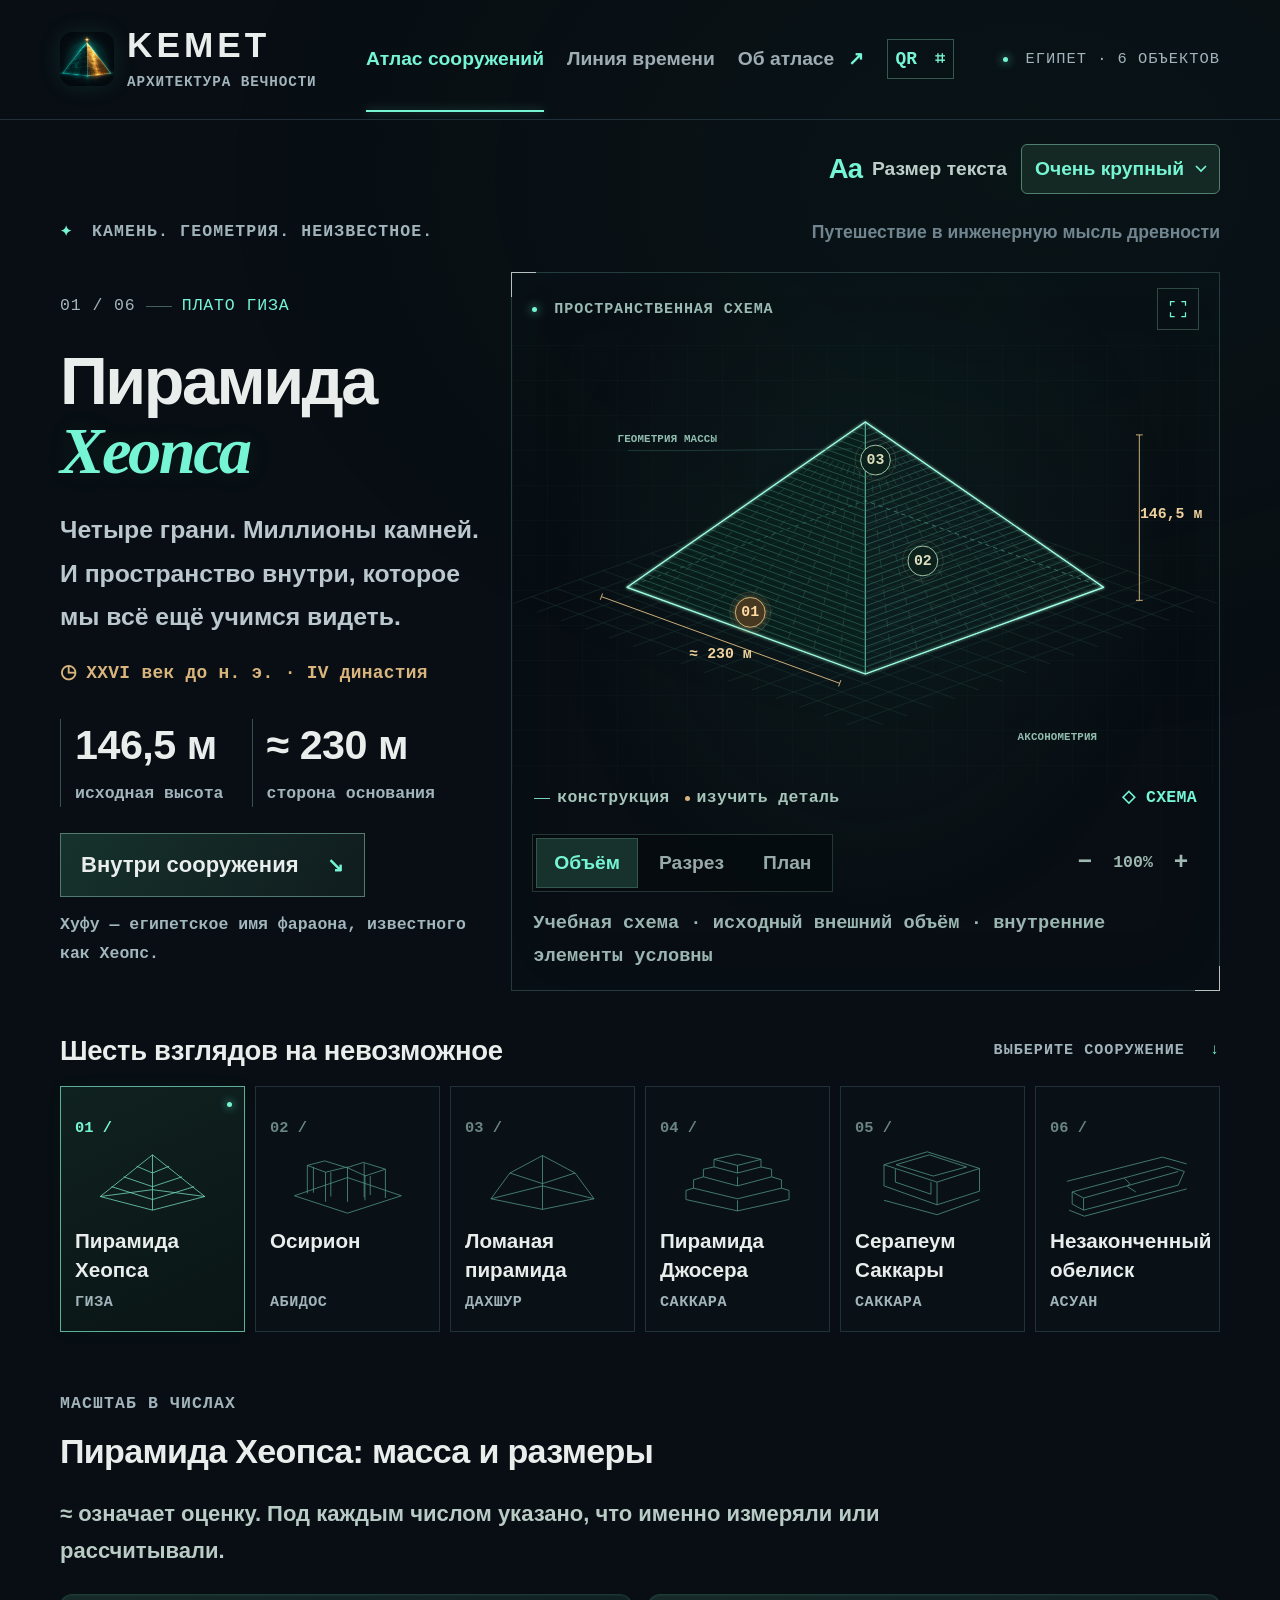
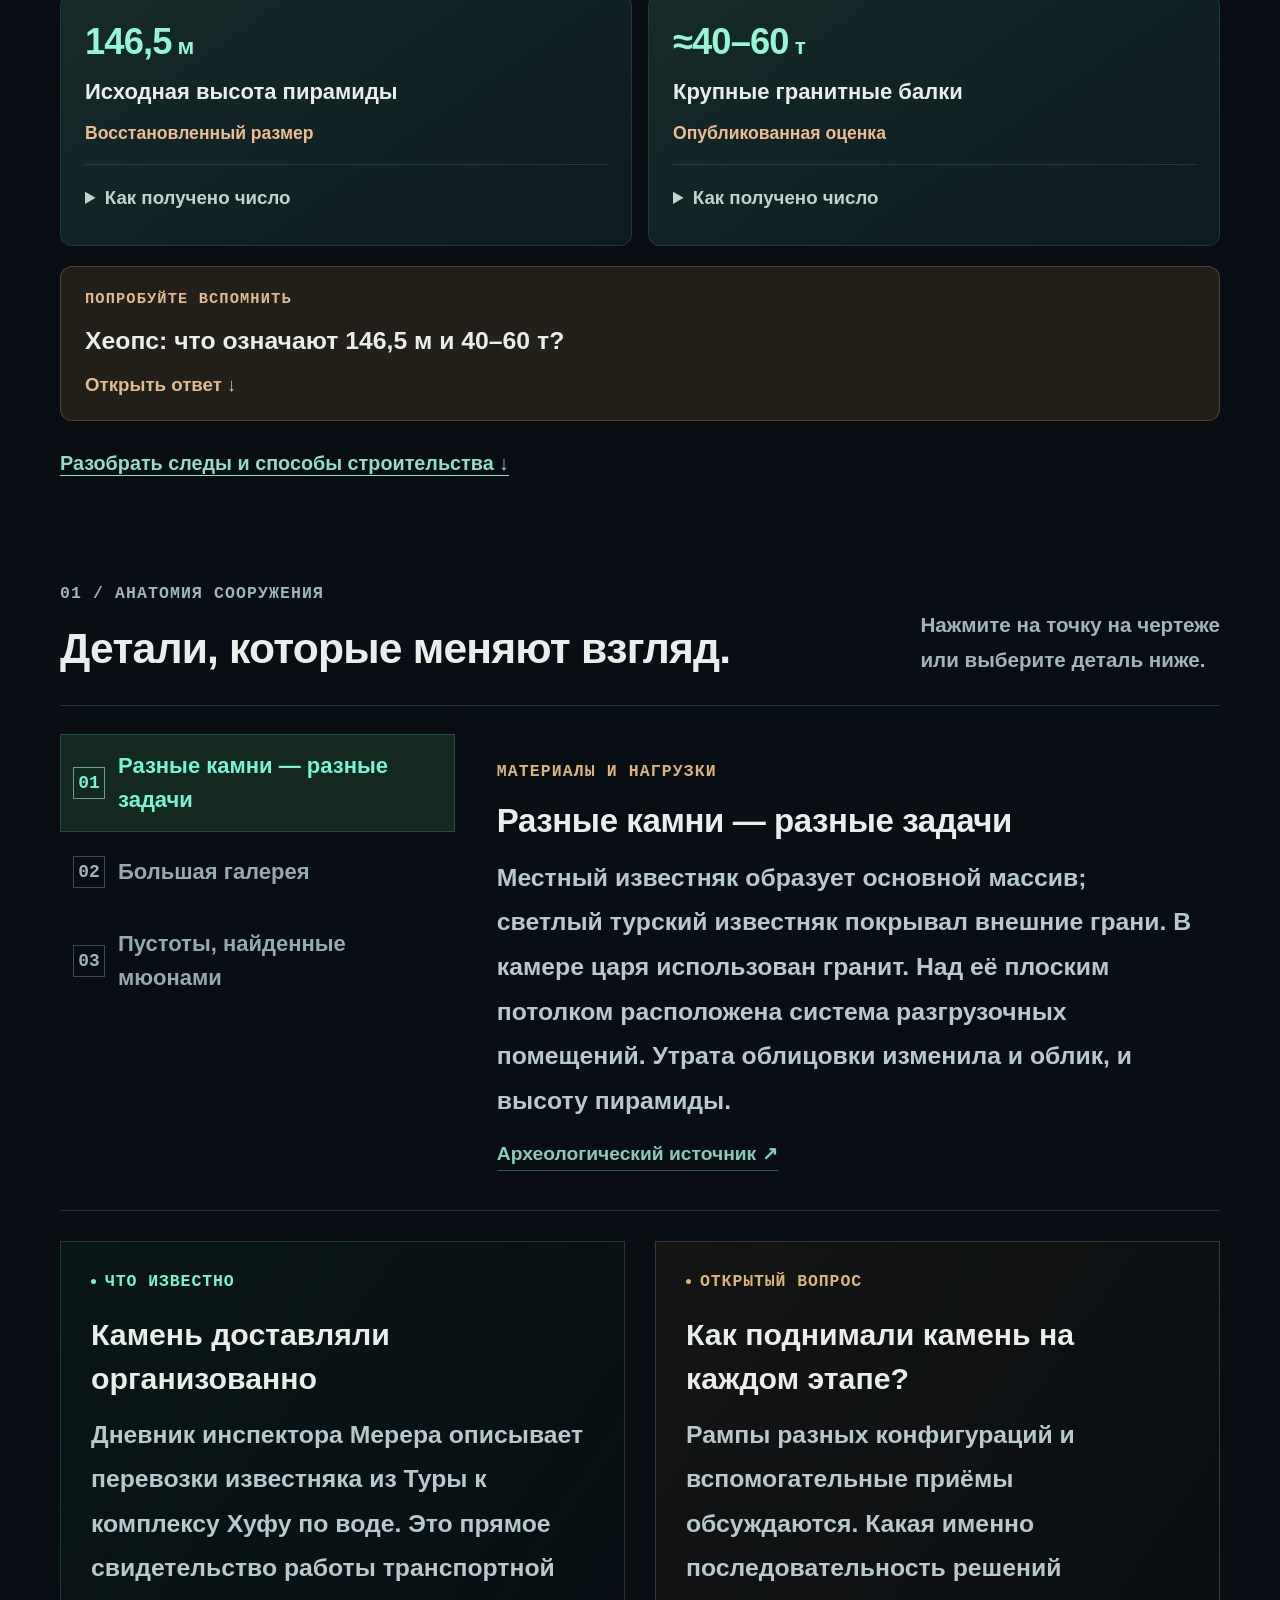
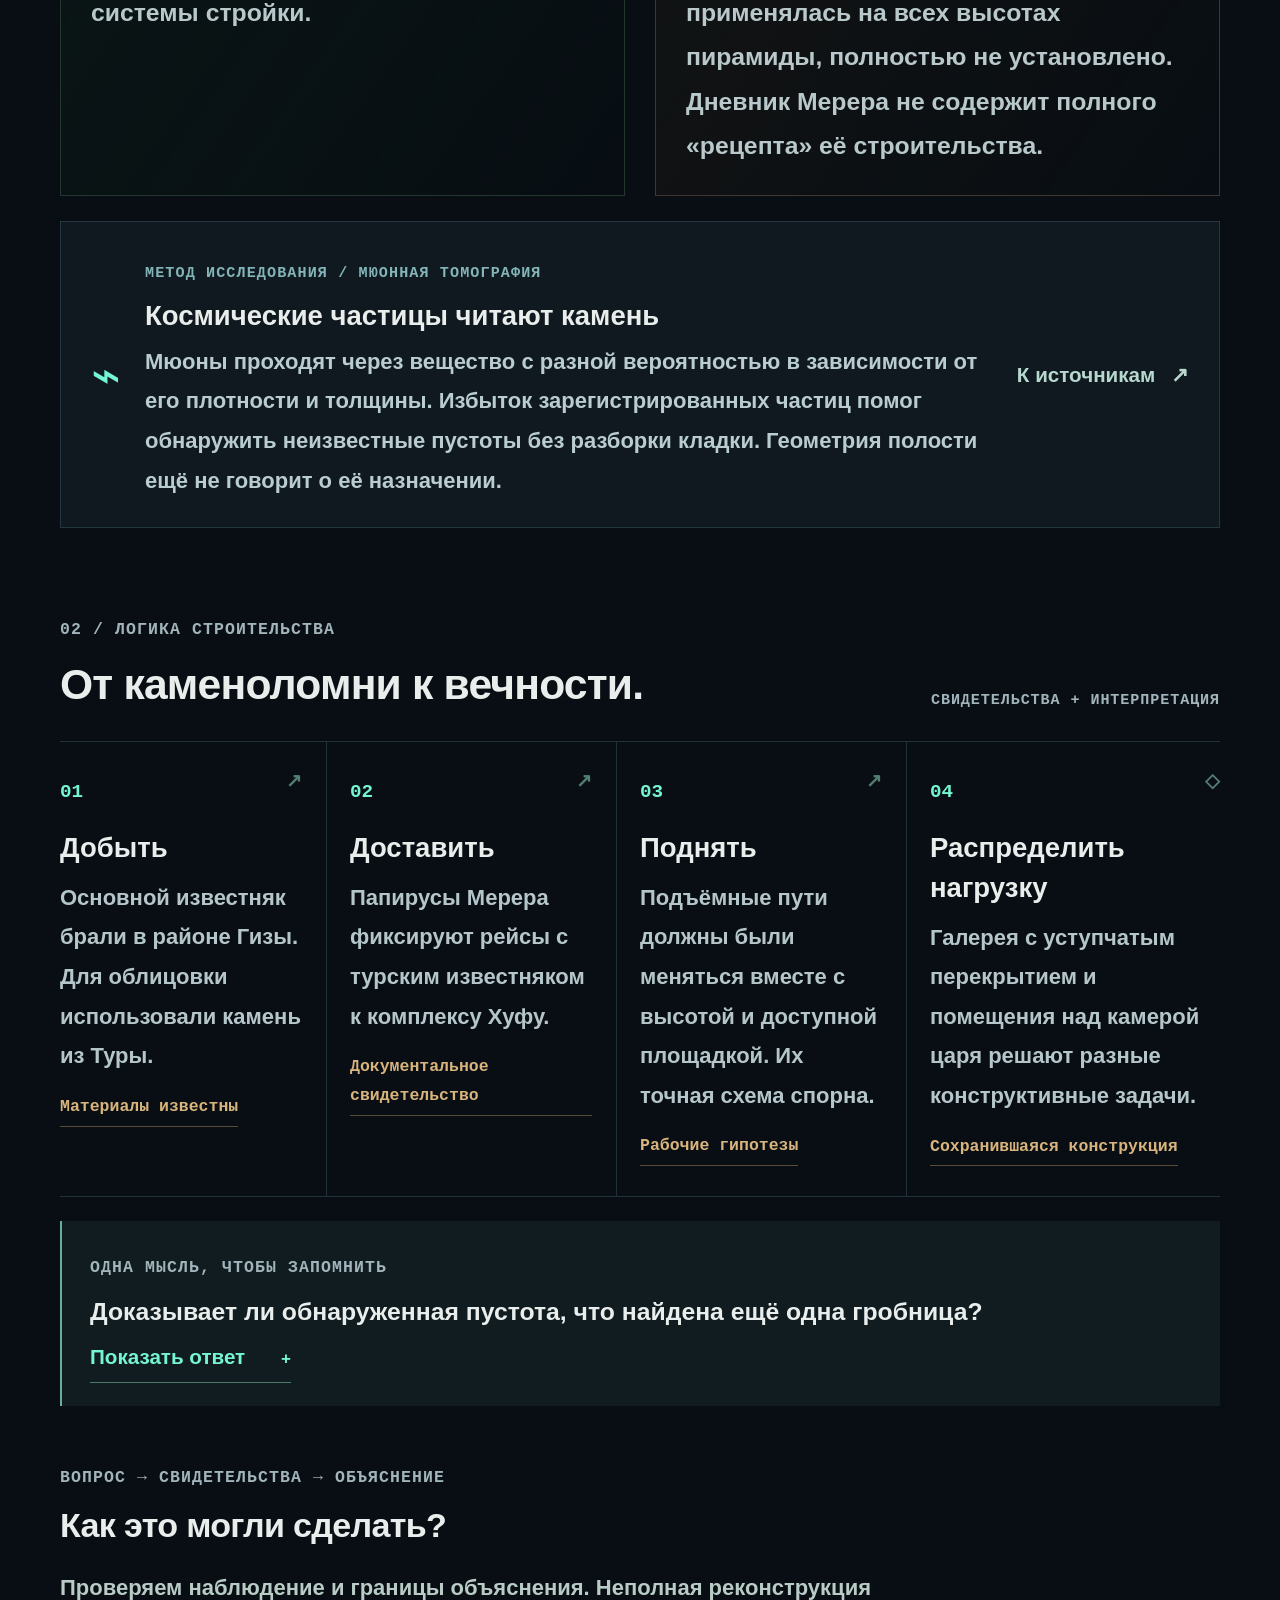
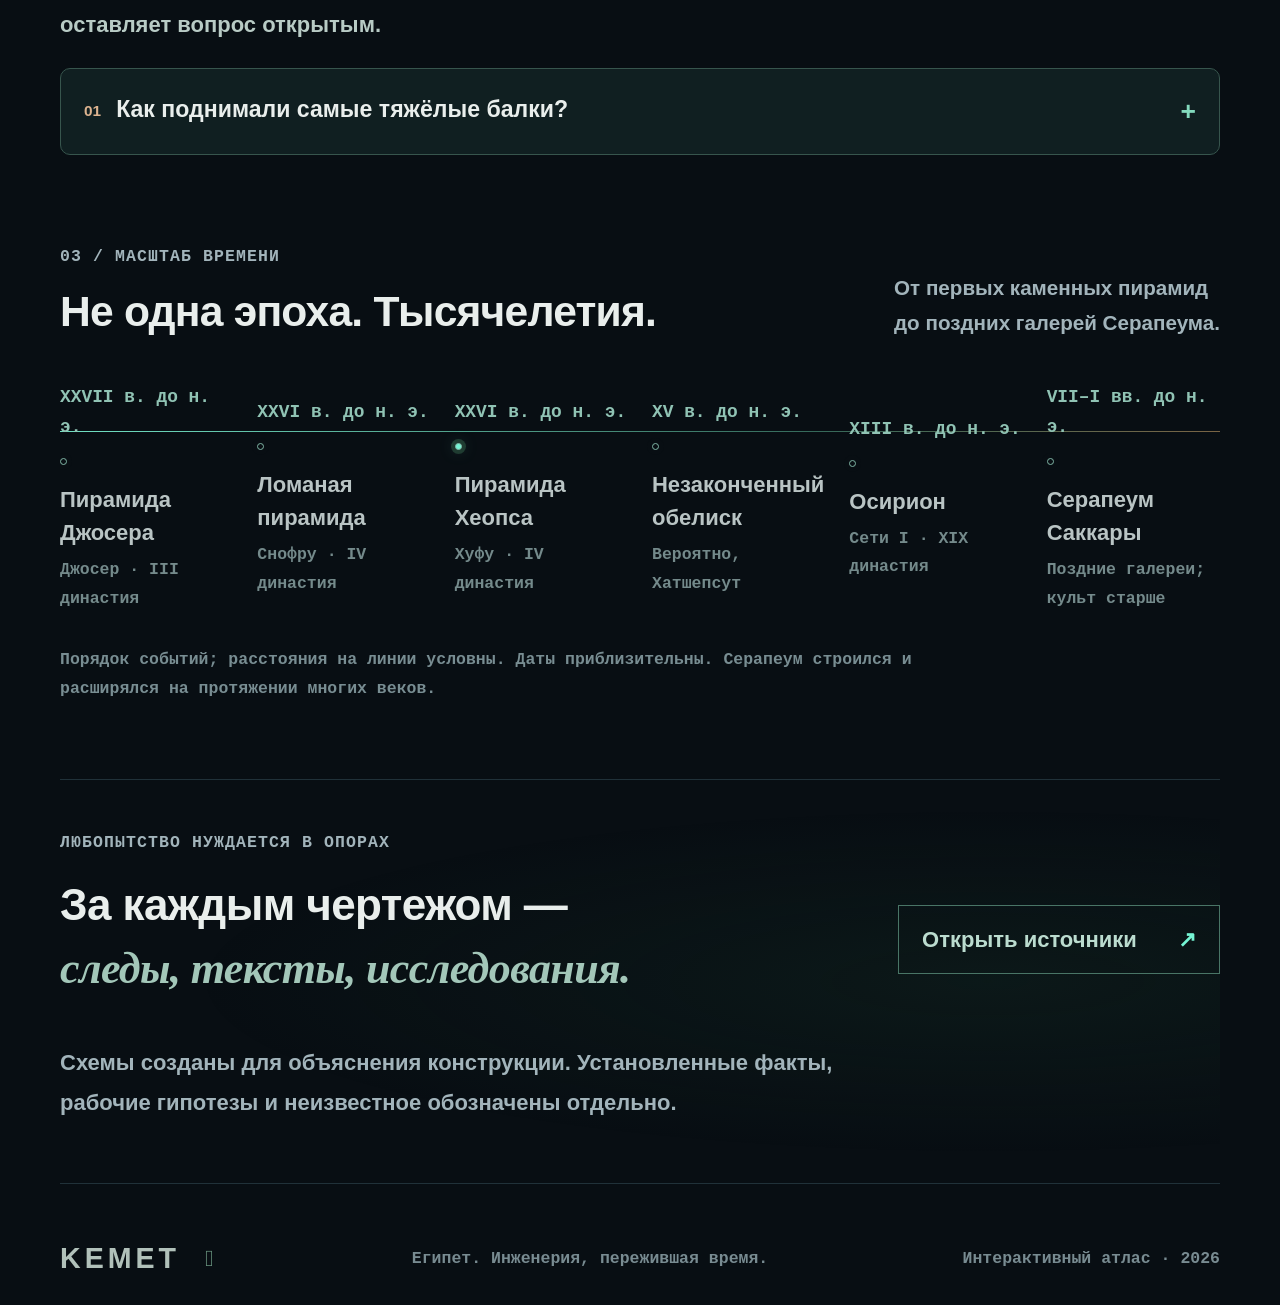
==== commit de1f3bb0: "Add measured scales and critical studies of Egyptian stonework" ====
--- a/KEMET.html
+++ b/KEMET.html
@@ -1,7 +1,7 @@
 <!doctype html>
 <html lang="ru">
 <head>
-  <meta name="atlas-app" content="kemet"><meta name="atlas-version" content="r-254d8e3eab4c4f8f185b"><meta name="atlas-built" content="2026-10-10T07:00:52+00:00">
+  <meta name="atlas-app" content="kemet"><meta name="atlas-version" content="r-21161c792793982b005c"><meta name="atlas-built" content="2026-10-10T07:47:51+00:00">
   <meta charset="utf-8">
   <meta name="viewport" content="width=device-width, initial-scale=1">
   <meta name="theme-color" content="#080e13">
@@ -137,7 +137,10 @@
 html,html[data-text-size="normal"]{font-size:20px}
 html[data-text-size="large"]{font-size:22px}
 html[data-text-size="xlarge"]{font-size:24px}
-body{font-size:1.125rem;font-weight:600}
+/* Explicit body sizes avoid a stale rem base during first paint in mobile WebKit. */
+body{font-size:22.5px;font-weight:600}
+html[data-text-size="large"] body{font-size:24.75px}
+html[data-text-size="xlarge"] body{font-size:27px}
 button,select,input{font-weight:700}
 h1,h2,h3,strong{font-weight:750}
 .reading-controls select{min-height:50px}.reading-controls{flex-wrap:wrap}
@@ -159,6 +162,56 @@
 @media(max-width:370px){.view-tabs button{font-size:.875rem;padding-left:3px;padding-right:3px}}
 
 @media(max-width:370px){.view-switch button{padding-left:10px;padding-right:10px}}
+
+/* Numbers support recall without overpowering the reading hierarchy. */
+.engineering-metrics,.engineering-dossier{padding-top:48px;scroll-margin-top:24px;min-width:0}
+.engineering-heading{max-width:920px;margin-bottom:24px}
+.engineering-heading h2{font-size:1.55rem;line-height:1.3;margin:9px 0 14px;letter-spacing:-.02em}
+.engineering-heading>p{color:#b8cbc5;font-size:1rem;line-height:1.7}
+.metric-grid{display:grid;grid-template-columns:repeat(auto-fit,minmax(min(100%,250px),1fr));gap:16px}
+.metric-card{min-width:0;padding:24px;background:linear-gradient(145deg,#152a29,#0d1b20);border:1px solid #315f5266;border-radius:12px;box-shadow:inset 0 1px #91f7cc0b}
+.metric-card .metric-value{margin:0 0 12px;line-height:1.25;color:#95f5d5;font-variant-numeric:tabular-nums;letter-spacing:-.035em}
+.metric-number{font-size:1.65rem;font-weight:800;white-space:nowrap}
+.metric-unit{font-size:1.03rem;font-weight:750;white-space:nowrap;letter-spacing:0}
+.metric-card h3{font-size:1rem;line-height:1.45;margin:0 0 12px;font-weight:750}
+.metric-kind{display:block;color:#efbb93;font-size:.8rem;line-height:1.5}
+.metric-details{margin-top:18px;border-top:1px solid #45665b70;padding-top:10px}
+.metric-details summary{cursor:pointer;font-size:.85rem;line-height:1.6;padding:8px 0;min-height:44px;color:#bcd6cc;font-weight:700}
+.metric-details p{font-size:.95rem;line-height:1.7;color:#c6d5d0;margin:10px 0}
+.engineering-sources{padding-left:19px;margin:18px 0 0;display:grid;gap:11px;list-style:disc}
+.engineering-sources li{font-size:.8rem;line-height:1.55;color:#abd6c6;min-width:0}
+.engineering-sources a{color:inherit;text-decoration:underline;text-decoration-thickness:1px;text-underline-offset:4px;overflow-wrap:anywhere}
+.engineering-sources a:hover,.engineering-jump:hover{color:#92ffdb}
+.engineering-recall{margin-top:20px;padding:20px 24px;border:1px solid #85694b80;border-radius:12px;background:#231f19}
+.engineering-recall summary{list-style:none;cursor:pointer;line-height:1.6;font-weight:750;min-height:44px}
+.engineering-recall summary span{display:block}.engineering-recall .eyebrow{color:#dfb991;margin-bottom:8px;font-size:.7rem}
+.recall-instruction{margin-top:10px;color:#dfb991;font-size:.85rem}
+.engineering-recall[open] .recall-instruction{display:none}
+.engineering-recall-answer{border-top:1px solid #80664a70;margin-top:17px;padding-top:17px;font-size:1rem;line-height:1.7}
+.engineering-recall-answer strong{font-size:1.1rem;color:#f0d3ae}.engineering-recall-answer p{margin-bottom:0}
+.engineering-jump{display:inline-block;margin-top:15px;padding:12px 0;font-size:.9rem;color:#90dec3;text-decoration:underline;text-underline-offset:5px}
+.engineering-video{background:#142521;border:1px solid #365b4f;border-left:3px solid #83bbaa;padding:24px;border-radius:8px;margin-bottom:22px}
+.engineering-video h3{font-size:1.2rem;line-height:1.45;margin:10px 0}
+.engineering-video p{font-size:1rem;line-height:1.7;margin:12px 0}
+.engineering-video>a{display:inline-block;padding:9px 0;color:#91e9c8;font-size:.95rem;text-decoration:underline;text-underline-offset:5px}
+.engineering-video .engineering-method{font-size:.8rem;color:#b0c4bc;margin-bottom:0}
+.engineering-questions{display:grid;gap:14px}
+.engineering-question{border:1px solid #37554d;border-radius:10px;background:#101f21;min-width:0}
+.engineering-question>summary{list-style:none;display:flex;align-items:flex-start;gap:15px;padding:23px;cursor:pointer;line-height:1.5;font-size:1.05rem;font-weight:750;min-height:52px}
+.engineering-question>summary::-webkit-details-marker{display:none}
+.engineering-question>summary:after{content:'+';color:#83dabd;margin-left:auto;flex:0 0 auto;font-size:1.2rem}
+.engineering-question[open]>summary:after{content:'−'}
+.question-index{font-size:.7rem;color:#dcb38f;padding-top:.45em;flex:0 0 auto}
+.question-body{padding:0 24px 24px}.question-part{border-top:1px solid #37554d77;padding-top:18px;margin-top:4px}
+.question-part h3{font-size:.8rem;letter-spacing:.04em;color:#e1b98f;margin:0 0 7px;text-transform:uppercase}
+.question-part p{font-size:1rem;line-height:1.8;margin:0 0 20px;color:#ccdad5}
+.method-diagram{margin:20px 0 0}.method-diagram svg{width:100%;height:auto;border-radius:8px;background:#0b191c}
+.method-diagram figcaption{font-size:.85rem;line-height:1.7;color:#b9cfc5;margin-top:14px}
+.engineering-question summary:focus-visible,.metric-details summary:focus-visible,.engineering-recall summary:focus-visible{outline:2px solid #86f5cb;outline-offset:5px}
+@media(max-width:600px){.engineering-metrics,.engineering-dossier{padding-top:35px}.metric-card{padding:22px}.metric-number{font-size:1.6rem}.engineering-heading h2{font-size:1.4rem}.engineering-video{padding:20px}.engineering-video>.eyebrow{font-size:.65rem}.engineering-question>summary{padding:19px 17px;gap:10px;font-size:1rem}.question-body{padding:0 18px 20px}.engineering-recall{padding:19px}.engineering-video h3{font-size:1.1rem}}
+@media(max-width:370px){.metric-number{font-size:1.5rem}.metric-card{padding:20px}.question-index{display:none}.engineering-heading h2{font-size:1.25rem}}
+
+.engineering-recall summary::-webkit-details-marker{display:none}
 
 .app-updates{margin:28px 0 4px;padding:24px 0 0;border-top:1px solid var(--border,var(--line,#385248));min-width:0}.app-updates h3{font-size:1.2rem;font-weight:750;line-height:1.5;margin:0 0 16px}.update-toggle{display:flex;align-items:center;gap:13px;min-height:48px;font-size:1rem;font-weight:700;cursor:pointer}.update-toggle input{width:25px;height:25px;flex:none;accent-color:var(--cyan,#67f2cd);margin:0}.app-updates .update-status{font-size:1rem;line-height:1.7;font-weight:650;margin:16px 0;color:var(--text,#e7eef2)}.app-updates .update-help{font-size:.85rem;line-height:1.7;color:var(--muted,#b0c6bd);margin:0 0 18px}.update-actions{display:flex;gap:12px;flex-wrap:wrap}.update-actions button{font-size:.9rem;min-height:48px;padding:12px 16px;white-space:normal}.update-version{display:block;font-size:.75rem;color:var(--muted,#b0c6bd);margin-top:16px}.update-banner{position:fixed;left:max(15px,env(safe-area-inset-left));right:max(15px,env(safe-area-inset-right));bottom:max(15px,env(safe-area-inset-bottom));margin:0 auto;max-width:860px;padding:20px 23px;z-index:110;background:#102922;border:1px solid #67aa95;box-shadow:0 10px 60px #0009;display:flex;gap:22px;align-items:center;color:#e9fff3}.update-banner p{font-size:.85rem;font-weight:650;line-height:1.6;margin:0;flex:1;min-width:0}.update-banner>div{display:flex;gap:10px;flex-wrap:wrap;flex-shrink:0}.update-banner button{font-size:.85rem;line-height:1.5;font-weight:700;padding:10px 13px;border:1px solid #77bea6;min-height:46px;color:#d2ffeb}.update-banner button:disabled{opacity:.5;cursor:default}.update-banner[hidden]{display:none!important}@media(max-width:700px){.update-banner{flex-direction:column;align-items:stretch;gap:15px;padding:17px 19px}.update-banner>div{justify-content:flex-end}.update-banner p{font-size:.875rem}.update-actions{flex-direction:column}.update-actions button{width:100%;justify-content:center}}
 </style>
@@ -196,6 +249,7 @@
     <div class="collection-heading"><h2>Шесть взглядов на невозможное</h2><span>ВЫБЕРИТЕ СООРУЖЕНИЕ <span>↓</span></span></div>
     <div class="monument-rail" id="monument-rail" role="group" aria-label="Выбор сооружения"></div>
   </section>
+  <section class="engineering-metrics" id="engineering-metrics" aria-label="Масса и размеры"></section>
   <section id="details" class="details-section">
     <div class="section-heading"><div><span class="eyebrow">01 / АНАТОМИЯ СООРУЖЕНИЯ</span><h2>Детали, которые меняют взгляд.</h2></div><p>Нажмите на точку на чертеже<br>или выберите деталь ниже.</p></div>
     <div class="anatomy-grid"><div class="point-list" id="point-list" role="group" aria-label="Детали сооружения"></div><article class="point-detail" id="point-detail" aria-live="polite"></article></div>
@@ -203,14 +257,55 @@
     <div class="research-strip"><span class="research-icon">⌁</span><div><span class="eyebrow" id="research-label"></span><h3 id="research-title"></h3><p id="research-text"></p></div><button class="text-button sources-trigger" type="button">К источникам <span>↗</span></button></div>
   </section>
   <section class="construction-section" id="construction"><div class="section-heading"><div><span class="eyebrow">02 / ЛОГИКА СТРОИТЕЛЬСТВА</span><h2 id="process-heading">От каменоломни к вечности.</h2></div><span class="subtle-label">СВИДЕТЕЛЬСТВА + ИНТЕРПРЕТАЦИЯ</span></div><div class="process-grid" id="process-grid"></div><div class="recall"><div><span class="eyebrow">ОДНА МЫСЛЬ, ЧТОБЫ ЗАПОМНИТЬ</span><p id="recall-question"></p></div><button id="recall-button" type="button" aria-expanded="false" aria-controls="recall-answer">Показать ответ <span>+</span></button><p id="recall-answer" hidden></p></div></section>
+  <section class="engineering-dossier" id="engineering-dossier" aria-label="Разбор строительных вопросов"></section>
   <section class="timeline-section" id="timeline"><div class="section-heading"><div><span class="eyebrow">03 / МАСШТАБ ВРЕМЕНИ</span><h2>Не одна эпоха. Тысячелетия.</h2></div><p>От первых каменных пирамид<br>до поздних галерей Серапеума.</p></div><div class="timeline-scroll"><div class="timeline" id="timeline-items"></div></div><p class="timeline-note">Порядок событий; расстояния на линии условны. Даты приблизительны. Серапеум строился и расширялся на протяжении многих веков.</p></section>
   <section class="sources-section"><span class="eyebrow">ЛЮБОПЫТСТВО НУЖДАЕТСЯ В ОПОРАХ</span><div><h2>За каждым чертежом —<br><em>следы, тексты, исследования.</em></h2><button class="sources-trigger source-button" type="button">Открыть источники <span>↗</span></button></div><p>Схемы созданы для объяснения конструкции. Установленные факты, рабочие гипотезы и неизвестное обозначены отдельно.</p></section>
 </main>
 <footer><a class="footer-brand" href="#atlas">KEMET<span>𓂀</span></a><span>Египет. Инженерия, пережившая время.</span><span>Интерактивный атлас · 2026</span></footer>
-<dialog id="sources-dialog" aria-labelledby="sources-title"><div class="dialog-top"><span class="eyebrow">БИБЛИОТЕКА АТЛАСА</span><button class="icon-button close-dialog" aria-label="Закрыть источники">✕</button></div><h2 id="sources-title">На чём основаны пояснения</h2><p class="dialog-intro">Официальные описания памятников, археологические материалы и научные публикации. Ссылки открываются в новой вкладке и требуют интернета.</p><div id="sources-list"></div><p class="dialog-footnote">Проверка источников: 9 октября 2026. Приблизительные размеры и датировки округлены. Иллюстрации авторские, схематические; пропорции отдельных внутренних элементов упрощены для читаемости.</p></dialog>
+<dialog id="sources-dialog" aria-labelledby="sources-title"><div class="dialog-top"><span class="eyebrow">БИБЛИОТЕКА АТЛАСА</span><button class="icon-button close-dialog" aria-label="Закрыть источники">✕</button></div><h2 id="sources-title">На чём основаны пояснения</h2><p class="dialog-intro">Официальные описания памятников, археологические материалы и научные публикации. Ссылки открываются в новой вкладке и требуют интернета.</p><div id="sources-list"></div><p class="dialog-footnote">Проверка источников: 10 октября 2026. Приблизительные размеры и датировки округлены. Иллюстрации авторские, схематические; пропорции отдельных внутренних элементов упрощены для читаемости.</p></dialog>
 <dialog id="about-dialog" aria-labelledby="about-title"><div class="dialog-top"><span class="eyebrow">О ПРОЕКТЕ</span><button class="icon-button close-dialog" aria-label="Закрыть информацию">✕</button></div><h2 id="about-title">Архитектура вечности</h2><p>«Кемет» — древнеегипетское название страны, обычно переводимое как «чёрная земля». Этот атлас посвящён тому, как люди превращали камень в сооружения невероятного масштаба.</p><p>Выберите памятник, переключайте объём, разрез и план. Пронумерованные точки связывают чертёж с объяснением. Бирюзовый цвет выделяет конструкцию и подтверждённые данные, янтарный — вопросы и интерпретации.</p><p>Все иллюстрации — учебные схемы, а не точные реконструкции. Общепринятая датировка и назначение отделены от нерешённых инженерных вопросов.</p><p>Сохранённый HTML-файл работает офлайн. Внешние источники доступны при подключении к интернету.</p></dialog>
 <dialog id="qr-dialog" aria-labelledby="qr-title"><div class="dialog-top"><span class="eyebrow">ВОЗЬМИТЕ АТЛАС С СОБОЙ</span><button class="icon-button close-dialog" aria-label="Закрыть QR-код">✕</button></div><h2 id="qr-title">Древний Египет.<br>В вашем телефоне.</h2><div class="qr-art"><svg xmlns="http://www.w3.org/2000/svg" viewBox="0 0 37 37" role="img" aria-label="QR-код: https://evgk724.github.io/kemet-atlas/" shape-rendering="crispEdges"><title>KEMET — https://evgk724.github.io/kemet-atlas/</title><rect width="37" height="37" fill="#ffffff"/><path d="M4 4h1v1h-1zM5 4h1v1h-1zM6 4h1v1h-1zM7 4h1v1h-1zM8 4h1v1h-1zM9 4h1v1h-1zM10 4h1v1h-1zM12 4h1v1h-1zM14 4h1v1h-1zM17 4h1v1h-1zM22 4h1v1h-1zM24 4h1v1h-1zM26 4h1v1h-1zM27 4h1v1h-1zM28 4h1v1h-1zM29 4h1v1h-1zM30 4h1v1h-1zM31 4h1v1h-1zM32 4h1v1h-1zM4 5h1v1h-1zM10 5h1v1h-1zM12 5h1v1h-1zM13 5h1v1h-1zM14 5h1v1h-1zM15 5h1v1h-1zM16 5h1v1h-1zM18 5h1v1h-1zM20 5h1v1h-1zM21 5h1v1h-1zM23 5h1v1h-1zM24 5h1v1h-1zM26 5h1v1h-1zM32 5h1v1h-1zM4 6h1v1h-1zM6 6h1v1h-1zM7 6h1v1h-1zM8 6h1v1h-1zM10 6h1v1h-1zM12 6h1v1h-1zM13 6h1v1h-1zM16 6h1v1h-1zM17 6h1v1h-1zM18 6h1v1h-1zM19 6h1v1h-1zM20 6h1v1h-1zM22 6h1v1h-1zM26 6h1v1h-1zM28 6h1v1h-1zM29 6h1v1h-1zM30 6h1v1h-1zM32 6h1v1h-1zM4 7h1v1h-1zM6 7h1v1h-1zM7 7h1v1h-1zM8 7h1v1h-1zM10 7h1v1h-1zM14 7h1v1h-1zM16 7h1v1h-1zM17 7h1v1h-1zM18 7h1v1h-1zM20 7h1v1h-1zM21 7h1v1h-1zM24 7h1v1h-1zM26 7h1v1h-1zM28 7h1v1h-1zM29 7h1v1h-1zM30 7h1v1h-1zM32 7h1v1h-1zM4 8h1v1h-1zM6 8h1v1h-1zM7 8h1v1h-1zM8 8h1v1h-1zM10 8h1v1h-1zM12 8h1v1h-1zM13 8h1v1h-1zM14 8h1v1h-1zM15 8h1v1h-1zM16 8h1v1h-1zM17 8h1v1h-1zM18 8h1v1h-1zM20 8h1v1h-1zM22 8h1v1h-1zM23 8h1v1h-1zM26 8h1v1h-1zM28 8h1v1h-1zM29 8h1v1h-1zM30 8h1v1h-1zM32 8h1v1h-1zM4 9h1v1h-1zM10 9h1v1h-1zM17 9h1v1h-1zM18 9h1v1h-1zM20 9h1v1h-1zM21 9h1v1h-1zM22 9h1v1h-1zM24 9h1v1h-1zM26 9h1v1h-1zM32 9h1v1h-1zM4 10h1v1h-1zM5 10h1v1h-1zM6 10h1v1h-1zM7 10h1v1h-1zM8 10h1v1h-1zM9 10h1v1h-1zM10 10h1v1h-1zM12 10h1v1h-1zM14 10h1v1h-1zM16 10h1v1h-1zM18 10h1v1h-1zM20 10h1v1h-1zM22 10h1v1h-1zM24 10h1v1h-1zM26 10h1v1h-1zM27 10h1v1h-1zM28 10h1v1h-1zM29 10h1v1h-1zM30 10h1v1h-1zM31 10h1v1h-1zM32 10h1v1h-1zM13 11h1v1h-1zM14 11h1v1h-1zM16 11h1v1h-1zM17 11h1v1h-1zM20 11h1v1h-1zM23 11h1v1h-1zM4 12h1v1h-1zM7 12h1v1h-1zM8 12h1v1h-1zM9 12h1v1h-1zM10 12h1v1h-1zM11 12h1v1h-1zM12 12h1v1h-1zM14 12h1v1h-1zM15 12h1v1h-1zM17 12h1v1h-1zM20 12h1v1h-1zM21 12h1v1h-1zM23 12h1v1h-1zM24 12h1v1h-1zM25 12h1v1h-1zM28 12h1v1h-1zM30 12h1v1h-1zM31 12h1v1h-1zM32 12h1v1h-1zM4 13h1v1h-1zM5 13h1v1h-1zM6 13h1v1h-1zM8 13h1v1h-1zM9 13h1v1h-1zM11 13h1v1h-1zM14 13h1v1h-1zM16 13h1v1h-1zM17 13h1v1h-1zM18 13h1v1h-1zM19 13h1v1h-1zM21 13h1v1h-1zM22 13h1v1h-1zM23 13h1v1h-1zM25 13h1v1h-1zM28 13h1v1h-1zM30 13h1v1h-1zM31 13h1v1h-1zM8 14h1v1h-1zM9 14h1v1h-1zM10 14h1v1h-1zM12 14h1v1h-1zM13 14h1v1h-1zM14 14h1v1h-1zM17 14h1v1h-1zM19 14h1v1h-1zM24 14h1v1h-1zM30 14h1v1h-1zM4 15h1v1h-1zM7 15h1v1h-1zM9 15h1v1h-1zM11 15h1v1h-1zM14 15h1v1h-1zM15 15h1v1h-1zM17 15h1v1h-1zM21 15h1v1h-1zM25 15h1v1h-1zM27 15h1v1h-1zM29 15h1v1h-1zM32 15h1v1h-1zM4 16h1v1h-1zM5 16h1v1h-1zM6 16h1v1h-1zM7 16h1v1h-1zM8 16h1v1h-1zM10 16h1v1h-1zM12 16h1v1h-1zM14 16h1v1h-1zM17 16h1v1h-1zM19 16h1v1h-1zM22 16h1v1h-1zM24 16h1v1h-1zM25 16h1v1h-1zM26 16h1v1h-1zM27 16h1v1h-1zM32 16h1v1h-1zM4 17h1v1h-1zM5 17h1v1h-1zM11 17h1v1h-1zM12 17h1v1h-1zM14 17h1v1h-1zM15 17h1v1h-1zM17 17h1v1h-1zM18 17h1v1h-1zM19 17h1v1h-1zM20 17h1v1h-1zM21 17h1v1h-1zM22 17h1v1h-1zM25 17h1v1h-1zM26 17h1v1h-1zM27 17h1v1h-1zM28 17h1v1h-1zM29 17h1v1h-1zM30 17h1v1h-1zM31 17h1v1h-1zM32 17h1v1h-1zM5 18h1v1h-1zM6 18h1v1h-1zM7 18h1v1h-1zM8 18h1v1h-1zM10 18h1v1h-1zM13 18h1v1h-1zM15 18h1v1h-1zM17 18h1v1h-1zM19 18h1v1h-1zM21 18h1v1h-1zM23 18h1v1h-1zM25 18h1v1h-1zM26 18h1v1h-1zM27 18h1v1h-1zM30 18h1v1h-1zM32 18h1v1h-1zM4 19h1v1h-1zM6 19h1v1h-1zM8 19h1v1h-1zM9 19h1v1h-1zM13 19h1v1h-1zM14 19h1v1h-1zM15 19h1v1h-1zM20 19h1v1h-1zM27 19h1v1h-1zM28 19h1v1h-1zM30 19h1v1h-1zM32 19h1v1h-1zM4 20h1v1h-1zM5 20h1v1h-1zM7 20h1v1h-1zM8 20h1v1h-1zM9 20h1v1h-1zM10 20h1v1h-1zM11 20h1v1h-1zM12 20h1v1h-1zM16 20h1v1h-1zM18 20h1v1h-1zM19 20h1v1h-1zM25 20h1v1h-1zM27 20h1v1h-1zM29 20h1v1h-1zM4 21h1v1h-1zM5 21h1v1h-1zM6 21h1v1h-1zM8 21h1v1h-1zM9 21h1v1h-1zM14 21h1v1h-1zM15 21h1v1h-1zM17 21h1v1h-1zM18 21h1v1h-1zM19 21h1v1h-1zM22 21h1v1h-1zM23 21h1v1h-1zM24 21h1v1h-1zM25 21h1v1h-1zM28 21h1v1h-1zM30 21h1v1h-1zM31 21h1v1h-1zM4 22h1v1h-1zM5 22h1v1h-1zM6 22h1v1h-1zM7 22h1v1h-1zM8 22h1v1h-1zM9 22h1v1h-1zM10 22h1v1h-1zM12 22h1v1h-1zM13 22h1v1h-1zM19 22h1v1h-1zM22 22h1v1h-1zM23 22h1v1h-1zM26 22h1v1h-1zM27 22h1v1h-1zM29 22h1v1h-1zM32 22h1v1h-1zM4 23h1v1h-1zM5 23h1v1h-1zM8 23h1v1h-1zM11 23h1v1h-1zM12 23h1v1h-1zM16 23h1v1h-1zM18 23h1v1h-1zM20 23h1v1h-1zM23 23h1v1h-1zM24 23h1v1h-1zM27 23h1v1h-1zM28 23h1v1h-1zM29 23h1v1h-1zM30 23h1v1h-1zM4 24h1v1h-1zM5 24h1v1h-1zM7 24h1v1h-1zM10 24h1v1h-1zM11 24h1v1h-1zM15 24h1v1h-1zM17 24h1v1h-1zM18 24h1v1h-1zM20 24h1v1h-1zM21 24h1v1h-1zM24 24h1v1h-1zM25 24h1v1h-1zM26 24h1v1h-1zM27 24h1v1h-1zM28 24h1v1h-1zM29 24h1v1h-1zM30 24h1v1h-1zM31 24h1v1h-1zM12 25h1v1h-1zM13 25h1v1h-1zM14 25h1v1h-1zM15 25h1v1h-1zM16 25h1v1h-1zM18 25h1v1h-1zM19 25h1v1h-1zM20 25h1v1h-1zM22 25h1v1h-1zM24 25h1v1h-1zM28 25h1v1h-1zM29 25h1v1h-1zM4 26h1v1h-1zM5 26h1v1h-1zM6 26h1v1h-1zM7 26h1v1h-1zM8 26h1v1h-1zM9 26h1v1h-1zM10 26h1v1h-1zM12 26h1v1h-1zM16 26h1v1h-1zM18 26h1v1h-1zM19 26h1v1h-1zM21 26h1v1h-1zM23 26h1v1h-1zM24 26h1v1h-1zM26 26h1v1h-1zM28 26h1v1h-1zM29 26h1v1h-1zM4 27h1v1h-1zM10 27h1v1h-1zM12 27h1v1h-1zM13 27h1v1h-1zM14 27h1v1h-1zM18 27h1v1h-1zM21 27h1v1h-1zM23 27h1v1h-1zM24 27h1v1h-1zM28 27h1v1h-1zM4 28h1v1h-1zM6 28h1v1h-1zM7 28h1v1h-1zM8 28h1v1h-1zM10 28h1v1h-1zM12 28h1v1h-1zM14 28h1v1h-1zM17 28h1v1h-1zM18 28h1v1h-1zM19 28h1v1h-1zM23 28h1v1h-1zM24 28h1v1h-1zM25 28h1v1h-1zM26 28h1v1h-1zM27 28h1v1h-1zM28 28h1v1h-1zM29 28h1v1h-1zM32 28h1v1h-1zM4 29h1v1h-1zM6 29h1v1h-1zM7 29h1v1h-1zM8 29h1v1h-1zM10 29h1v1h-1zM12 29h1v1h-1zM15 29h1v1h-1zM19 29h1v1h-1zM20 29h1v1h-1zM21 29h1v1h-1zM22 29h1v1h-1zM27 29h1v1h-1zM32 29h1v1h-1zM4 30h1v1h-1zM6 30h1v1h-1zM7 30h1v1h-1zM8 30h1v1h-1zM10 30h1v1h-1zM13 30h1v1h-1zM14 30h1v1h-1zM15 30h1v1h-1zM19 30h1v1h-1zM25 30h1v1h-1zM27 30h1v1h-1zM28 30h1v1h-1zM30 30h1v1h-1zM31 30h1v1h-1zM32 30h1v1h-1zM4 31h1v1h-1zM10 31h1v1h-1zM14 31h1v1h-1zM15 31h1v1h-1zM16 31h1v1h-1zM25 31h1v1h-1zM27 31h1v1h-1zM28 31h1v1h-1zM29 31h1v1h-1zM30 31h1v1h-1zM32 31h1v1h-1zM4 32h1v1h-1zM5 32h1v1h-1zM6 32h1v1h-1zM7 32h1v1h-1zM8 32h1v1h-1zM9 32h1v1h-1zM10 32h1v1h-1zM12 32h1v1h-1zM15 32h1v1h-1zM19 32h1v1h-1zM23 32h1v1h-1zM24 32h1v1h-1zM25 32h1v1h-1zM26 32h1v1h-1zM28 32h1v1h-1z" fill="#07130f"/></svg></div><p>Наведите камеру телефона на QR-код, чтобы открыть приложение.</p><a class="qr-url" href="https://evgk724.github.io/kemet-atlas/" target="_blank" rel="noopener noreferrer">evgk724.github.io/kemet-atlas ↗</a><button id="copy-link" class="source-button" type="button">Скопировать ссылку <span>↗</span></button></dialog>
 <div id="toast" class="toast" role="status"></div>
+<script>const ENGINEERING = {"updated": "2026-10-10", "sources": {"lehner2020": {"title": "Mark Lehner — Lake Khufu: On the Waterfront at Giza (2020)", "url": "https://www.ancientportsantiques.com/wp-content/uploads/Documents/PLACES/Egypt-Libya/GizehPorts-Lehner2020.pdf", "supports": "Балки гранитных перекрытий Камеры царя и разгрузочных камер: длина более 5 м, масса 40–60 tons."}, "petrie": {"title": "W. M. Flinders Petrie — The Pyramids and Temples of Gizeh, revised edition; Harvard Giza Archives scan", "url": "https://www.gizapyramids.org/pdf_library/petrie_gizeh.pdf", "supports": "Средние габариты балок 320 × 52 × 73 дюйма и историческая оценка средней массы 54 tons; это не измеренный максимум."}, "frankfort1933": {"title": "Henri Frankfort — The Cenotaph of Seti I at Abydos, Vol. I: Text (1933)", "url": "https://archive.org/details/MEEF39.1", "supports": "Сечение столбов, семь монолитных столбов из десяти, размеры плит крыши и оговорки автора о реконструкции; связующие элементы с именем Сети I."}, "mariette1882": {"title": "Auguste Mariette — Le Sérapéum de Memphis, t. 1 (1882), Appendice F; расчёт Linant-Bey", "url": "https://digi.ub.uni-heidelberg.de/diglit/mariette1882bd1", "supports": "Размеры одного саркофага, отдельные массы короба и крышки, максимальная плотность расчёта. Текст о находках лебёдок и опыте опускания саркофага прочитан в переводе, поэтому эти сведения передавать как сообщение автора."}, "aswan-ministry": {"title": "Министерство туризма и древностей Египта — The Unfinished Obelisk", "url": "https://egymonuments.gov.eg/monuments/the-unfinished-obelisk/", "supports": "Около 42 м, расчётная масса законченного обелиска 1168 т; предполагаемая связь с Хатшепсут, трещины и прекращение работы."}, "karnak-library": {"title": "Bibliotheca Alexandrina — The Digital Library of Inscriptions and Calligraphies: Hatshepsut obelisk", "url": "https://inscriptionslibrary.bibalex.org/presentation/Monument.aspx?INS_ID=13&Lang=en&MON_ID=2893", "supports": "29,5 м; розовый асуанский гранит; северный обелиск пары стоит на первоначальном месте."}, "karnak-ucsc": {"title": "University of California Santa Cruz — Digital Karnak: Obelisks of Wadjet Hall", "url": "https://digitalkarnak.ucsc.edu/obelisks-of-wadjet-hall/", "supports": "Пара Хатшепсут в Уаджит, северный обелиск сохранился стоящим, южный упал; надписи связывают установку с 16-м годом правления. Высота здесь округлена до 30 м."}, "stocks2003": {"title": "Denys A. Stocks — Experiments in Egyptian Archaeology: Stoneworking Technology in Ancient Egypt (2003)", "url": "https://anarkia333data.center/sites/default/files/2020-01/stocks_experiments_in_egyptian_2003.pdf", "supports": "Реальные параметры пиления и сверления гранита медью с кварцевым абразивом, износ меди и формирование штрихов; ограниченная применимость отдельных опытов."}, "stocks2001": {"title": "Denys A. Stocks — Testing ancient Egyptian granite-working methods in Aswan, Upper Egypt (Antiquity 75, 2001)", "url": "https://doi.org/10.1017/S0003598X00052777", "supports": "Библиографический первичный источник асуанских опытов; не использовать как будто полностью прочитанный."}, "marcis2023": {"title": "M. Marčiš, M. Fraštia — The problems of the obelisk revisited: Photogrammetric measurement of the speed of quarrying granite using dolerite pounders (2023)", "url": "https://doi.org/10.1016/j.daach.2023.e00284", "supports": "Фотограмметрия удаления гранита в коротком опыте долеритом; ограничения экстраполяции и нехватка испытаний бокового/восходящего удара."}, "harrell2009": {"title": "James A. Harrell, Per Storemyr — Ancient Egyptian quarries: an illustrated overview (QuarryScapes, 2009)", "url": "https://static.ngu.no/upload/Publikasjoner/Special%20publication/SP12_s7-50.pdf", "supports": "Долеритовые ударники, сочетание каменных инструментов, огня и рычагов; поздняя железная клиновая технология; критика обычной истории о намоченных деревянных клиньях в любых лунках."}, "kelany2015": {"title": "Adel Kelany — Fire-setting in Ancient Quarries; Ancient Sources, New Evidence and Experiments (2015)", "url": "https://doi.org/10.1163/9789004293458_009", "supports": "Археологические свидетельства использования огня и экспериментальное направление; не источник конкретной скорости или полного процесса изготовления обелиска."}, "storemyr2012": {"title": "Per Storemyr — Ten quarries of Ancient Egypt: 10 — Firework! (2012)", "url": "https://per-storemyr.net/2012/12/31/ten-quarries-of-ancient-egypt-10-firework/", "supports": "В опыте группы Kelany нагрев облегчал последующую ударную обработку гранита; трещины карьера интерпретируются как вероятные следы огня, а не автоматически все являются ими."}, "gorelick1983": {"title": "Leonard Gorelick, A. John Gwinnett — Ancient Egyptian Stone-Drilling: An Experimental Perspective on a Scholarly Disagreement (1983), Penn Museum Expedition 25(3)", "url": "https://www.penn.museum/sites/expedition/ancient-egyptian-stone-drilling/", "supports": "Силиконовые слепки, SEM и сравнение следов отверстий; неглубокая регулярность не однозначно указывает на инструмент; ранние результаты об абразивах сравнивать с более поздними опытами Stocks."}, "adam1977": {"title": "Jean-Pierre Adam, À propos du trilithon de Baalbek. Le transport et la mise en œuvre des mégalithes, Syria 54 (1977), 31–63", "url": "https://www.persee.fr/doc/syria_0039-7946_1977_num_54_1_6623"}, "dai2014": {"title": "DAI press release: Libanesisch-deutsches Forscherteam entdeckt weltweit größten antiken Steinblock in Baalbek, 21 November 2014", "url": "https://idw-online.de/de/news614672"}, "vaness2015": {"title": "Margarete van Ess, Baalbek, Libanon: Forschungen im Steinbruch und die Aufarbeitung der Forschungen von 2001–2012, e-Forschungsberichte DAI 2015/3, 88–92", "url": "https://publications.dainst.org/journals/efb/article/view/1635/4546"}, "vaness2016": {"title": "Margarete van Ess, Baalbek, Libanon: Forschungen im Steinbruch und Aufarbeitung der Arbeiten 2001 bis 2012, e-Forschungsberichte DAI 2016/3, 141–146", "url": "https://publications.dainst.org/journals/index.php/efb/article/download/1556/4470/"}, "egypt-ministry-obelisk": {"title": "Egyptian Ministry of Tourism and Antiquities: The Unfinished Obelisk", "url": "https://egymonuments.gov.eg/en/monuments/the-unfinished-obelisk"}, "engelbach1922": {"title": "R. Engelbach, The Aswân Obelisk, with some Remarks on Ancient Engineering (1922)", "url": "https://www.gutenberg.org/files/59320/59320-h/59320-h.htm"}, "lehner1997": {"title": "Mark Lehner, An Archaeologist's Perspective — NOVA obelisk experiment Q&A", "url": "https://www.pbs.org/wgbh/nova/egypt/raising/perspective.html"}, "liebherr-lr13000": {"title": "Liebherr LR 13000 — official technical data", "url": "https://www.liebherr.com/en-gb/p/lr13000-4284158"}, "mammoet-sk6000": {"title": "Mammoet SK6000 — official equipment page", "url": "https://www.mammoet.com/equipment/cranes/ring-cranes/sk6000/"}, "mammoet-sk6000-tests": {"title": "Mammoet: World's strongest land-based crane passes test program", "url": "https://www.mammoet.com/news/worlds-strongest-land-based-crane-passes-test-program/"}, "mammoet-strand-jacks": {"title": "Mammoet: Wired for strength — strand jacks made simple", "url": "https://www.mammoet.com/resources/piet-explains-strand-jacks/"}, "mammoet-spmt-case": {"title": "Mammoet: 14 XXL monopiles readied for installation with efficient movements and specialized equipment", "url": "https://www.mammoet.com/cases/14-xxl-monopiles-readied-for-installation-with-efficient-movements-and-specialized-equipment/"}, "cunningham1871": {"title": "Alexander Cunningham. Archaeological Survey of India: Four Reports Made during the Years 1862–63–64–65. Vol. I. 1871", "url": "https://upload.wikimedia.org/wikipedia/commons/1/14/Annual_Report_of_the_Archaeological_Survey_of_India_Vol_1.pdf"}, "nma_three": {"title": "National Monuments Authority: Heritage Bye-Laws for Karan Cheupar Cave, Sudama Cave and Lomas Rishi Cave", "url": "https://www.nma.gov.in/showfile.php?lang=1&level=2&lid=1643&ls_id=1385&nma_type=0"}, "nma_visva": {"title": "National Monuments Authority: Draft Heritage Bye-Laws for Visva Jhopa Cave, 2026", "url": "https://www.nma.gov.in/showfile.php?lang=1&level=1&lid=2187&ls_id=1757"}, "nma_gopi": {"title": "National Monuments Authority: Heritage Bye-Laws for Gopi Cave", "url": "https://www.nma.gov.in/showfile.php?lang=2&level=2&lid=1649&ls_id=1376&nma_type=0"}, "nma_nagarjuni": {"title": "National Monuments Authority: Heritage Bye-Laws for Vapiyaka Cave and Vada Thika Cave", "url": "https://www.nma.gov.in/showfile.php?lang=1&level=2&lid=1630&ls_id=1398&nma_type=0"}, "hultzsch1925": {"title": "E. Hultzsch. Inscriptions of Aśoka (Corpus Inscriptionum Indicarum I), 1925: Barabar cave inscriptions; академическая транскрипция", "url": "https://www.payer.de/quellenkunde/quellen031.htm"}, "geology2025": {"title": "Negi et al. Petrogenesis and U–Pb zircon age of the Anorthosite–Gabbronorite association near Barabar Hill, Chotanagpur Granite Gneiss Complex (CGGC), eastern Indian shield. Precambrian Research 431, 107940 (2025)", "url": "https://doi.org/10.1016/j.precamres.2025.107940"}, "geology_du": {"title": "University of Delhi, Department of Geology: Recent Publication Highlights — Barabar Hill anorthosite", "url": "https://geology.du.ac.in/en/Research/Recent-Publication-Highlights%26normal"}, "microscopy2023": {"title": "Multiproxy analysis of Upper Palaeolithic lustrous gravels supports their anthropogenic use (2023)", "url": "https://pmc.ncbi.nlm.nih.gov/articles/PMC10619837/", "supports": "Сравнение археологических, природных и экспериментальных поверхностей; конфокальная 3D-микроскопия, фильтрация формы/волнистости, многопараметрический анализ текстуры."}, "huang2002": {"title": "Huang et al. Micro-structure detection of a glossy granite surface machined by the grinding process. Journal of Materials Processing Technology 129, 403–407 (2002)", "url": "https://doi.org/10.1016/S0924-0136(02)00702-1", "supports": "SEM, профилометр и измеритель блеска исследуют разные свойства; переходы между хрупким разрушением и пластическим снятием зависят от размера абразива и режима."}, "granite2024": {"title": "Experimental Investigation on the Effects of Tool Geometry and Cutting Conditions on Machining Behavior during Edge Finishing of Granite Using Concave and Chamfered Profiling Tools. Micromachines 15, 315 (2024)", "url": "https://www.mdpi.com/2072-666x/15/3/315", "supports": "Геометрия инструмента, режим обработки и минеральный состав влияют на силы, повреждения и шероховатость."}, "cleaning2014": {"title": "Macdonald. Evaluating Surface Cleaning Techniques of Stone Tools Using Laser Scanning Confocal Microscopy. Microscopy Today 22(3), 22–27 (2014)", "url": "https://doi.org/10.1017/S1551929514000364", "supports": "Подготовка/очистка поверхности влияет на наблюдаемую микротекстуру; процедуру необходимо документировать."}, "eh-stones": {"title": "English Heritage — The Stones of Stonehenge", "url": "https://www.english-heritage.org.uk/visit/places/stonehenge/things-to-do/stone-circle/stones-of-stonehenge/"}, "stonehenge-plan2009": {"title": "Stonehenge World Heritage Site Management Plan 2009", "url": "https://www.stonehengeandaveburywhs.org/assets/Full-MP-2009-low-res-pdf.pdf"}, "dai-gobekli": {"title": "Oliver Dietrich / DAI — How did they do it? Making and moving monoliths at Göbekli Tepe (2016)", "url": "https://www.dainst.org/blogs/how-did-they-do-it-making-and-moving-monoliths-at-goebekli-tepe/638"}, "vranich2018": {"title": "Alexei Vranich — Reconstructing ancient architecture at Tiwanaku, Bolivia: the potential and promise of 3D printing (2018)", "url": "https://www.nature.com/articles/s40494-018-0231-0"}, "heritage-malta-qim": {"title": "Heritage Malta — Reduced price at Ħaġar Qim and Mnajdra Temples this Sunday", "url": "https://heritagemalta.mt/news/reduced-price-at-hagar-qim-and-mnajdra-temples-this-sunday/"}, "opw-education": {"title": "OPW / Heritage Ireland — Brú na Bóinne: Primary School Education Pack", "url": "https://heritageireland.ie/assets/uploads/2021/08/History-Primary-School.pdf"}, "khufu-height": {"title": "Министерство древностей Египта — пирамида Хуфу", "url": "https://egymonuments.gov.eg/monuments/the-great-pyramid/", "supports": ""}, "djoser-height": {"title": "Министерство древностей Египта — пирамида Джосера", "url": "https://egymonuments.gov.eg/monuments/the-step-pyramid/", "supports": ""}, "bent-height": {"title": "Министерство древностей Египта — Ломаная пирамида", "url": "https://egymonuments.gov.eg/monuments/the-bent-pyramid/", "supports": ""}, "petra-height": {"title": "PDTRA — Аль-Хазне", "url": "https://pdtra.gov.jo/EN/ListDetails/Historical_Location/1234/2", "supports": ""}, "proto-aswan": {"title": "Proto Civilization — Асуанский карьер 3D, 2025", "url": "https://www.youtube.com/watch?v=A-wTHDMLSAk", "supports": "Источник вопросов и позиции авторов фильма; не независимая экспертиза следов."}, "proto-osireion": {"title": "Proto Civilization — Что скрывает Египет? Осирион, 2025", "url": "https://www.youtube.com/watch?v=uQBmlVqvowY", "supports": "Источник вопросов и позиции авторов фильма; не независимая экспертиза следов."}, "proto-serapeum": {"title": "Proto Civilization — Тайны египетского подземелья. Серапеум Саккары", "url": "https://www.youtube.com/watch?v=KEKkN6uYH4Y", "supports": "Источник вопросов и позиции авторов фильма; не независимое взвешивание саркофагов."}, "proto-barabar": {"title": "Proto Civilization — Запретные пещеры Индии: Барабар, 2025", "url": "https://www.youtube.com/watch?v=wbK0cK9U19g", "supports": "Источник вопросов и заявлений о точности; исходные измерения здесь независимо не проверены."}, "bent-official": {"title": "ScanPyramids / Cairo University / HIP Institute — материалы проекта, 2015, с. 8", "url": "https://www.altaplana.be/_media/blog/2015-11-01/about_scanpyramids-en.pdf", "supports": ""}, "djoser-official": {"title": "University of Memphis, Institute of Egyptian Art and Archaeology — Saqqara", "url": "https://www.memphis.edu/egypt/resources/colortour/saqqara2.php", "supports": ""}}, "profiles": {"khufu": {"metrics": [{"value": "146,5", "unit": "м", "label": "Исходная высота пирамиды", "kind": "Восстановленный размер", "note": "Относится к первоначальной пирамиде с верхушкой и облицовкой, а не к её сегодняшней высоте.", "sources": ["khufu-height"]}, {"value": "≈40–60", "unit": "т", "label": "Крупные гранитные балки", "kind": "Опубликованная оценка", "note": "Балки перекрытий камеры царя и разгрузочных помещений по Mark Lehner, 2020, с. 217. Это диапазон для крупных балок, а не точно измеренная масса «самого тяжёлого блока».", "sources": ["lehner2020"]}], "recall": {"question": "Хеопс: что означают 146,5 м и 40–60 т?", "answer": "Высота всей пирамиды; масса крупных гранитных балок.", "detail": "Запоминайте масштаб вместе с частью сооружения: десятки тонн относятся к балкам над камерой, а не ко всем рядовым блокам."}, "questions": [{"title": "Как поднимали самые тяжёлые балки?", "parts": [{"label": "Что наблюдаем", "text": "Крупные гранитные балки действительно установлены в верхней части системы камеры царя. Дневник Мерера документирует водную доставку облицовочного известняка, но не подъём этих гранитных элементов."}, {"label": "Как это интерпретировать", "text": "Наклонные пути, тяга и поэтапное подведение камня к уровню кладки — проверяемые инженерные варианты. Для огромной стройки конфигурация пути могла меняться с высотой."}, {"label": "Что остаётся проверить", "text": "Единой подтверждённой последовательности установки каждой балки нет. Доставка по воде, подъём на стройке и точная укладка требуют отдельных свидетельств."}], "sources": ["lehner2020", "khufu-height"]}]}, "osireion": {"metrics": [{"value": "≈10", "unit": "м", "label": "Длина больших плит перекрытия", "kind": "Исторический обмер", "note": "Frankfort, 1933, с. 18: длина около 10 м, ширина 2,50–2,70 м, толщина около 1,60 м. Концы плит скрыты кладкой, поэтому длина приближённая.", "sources": ["frankfort1933"]}, {"value": "≈108–117", "unit": "т", "label": "Порядок массы такой плиты", "kind": "Наш расчёт по обмеру", "note": "10 × (2,50–2,70) × 1,60 × 2,7 т/м³ = 108–117 т. Принята условная плотность гранита и прямоугольная форма. Это не результат взвешивания и не установленный максимум всех блоков.", "sources": ["frankfort1933"]}, {"value": "7 из 10", "unit": "", "label": "Монолитные столбы зала", "kind": "По отчёту раскопок", "note": "Frankfort отличает семь монолитных опор от остальных составных. В плане опоры имеют примерно 2,35–2,38 × 2,09–2,12 м; надёжный обмер полной высоты нужен для расчёта их массы.", "sources": ["frankfort1933"]}], "video": {"title": "Что скрывает Египет? Осирион", "url": "https://www.youtube.com/watch?v=uQBmlVqvowY", "focus": "В фильме обсуждаются тяжёлые перекрытия, подземная часть и водный режим. Эти вопросы полезно разделить: масса камня, последовательность стройки и первоначальное назначение требуют разных свидетельств."}, "recall": {"question": "Осирион: откуда берётся оценка около 110 т?", "answer": "Из размеров одной большой плиты перекрытия и принятой плотности.", "detail": "Это расчёт по историческому обмеру: приблизительно 10 × 2,6 × 1,6 м. Не масса каждого столба и не взвешенный рекорд."}, "questions": [{"title": "Почему тяжёлый зал не объясняется одним словом «храм»?", "parts": [{"label": "Что наблюдаем", "text": "Раскопки показывают массивную каменную конструкцию, центральную платформу и окружавший её канал. Сохранившиеся плиты перекрытия дают конкретную строительную задачу порядка ста тонн на элемент."}, {"label": "Как это интерпретировать", "text": "Подведение плит по насыпи к уровню опор — возможная инженерная схема. Современный уровень грунтовых вод сам по себе не восстанавливает водный режим во время строительства."}, {"label": "Что остаётся проверить", "text": "Нужны последовательность кладки, строительные горизонты и трассы доставки. Религиозное толкование объясняет смысл сооружения, но не заменяет реконструкцию монтажа."}], "sources": ["frankfort1933", "proto-osireion"]}, {"title": "Означают ли необычные поверхности другую эпоху?", "parts": [{"label": "Что наблюдаем", "text": "В отчёте Frankfort описаны детали соединений с именем Сети I. Монументальная геометрия и различная сохранность поверхности действительно заслуживают осмотра."}, {"label": "Как это интерпретировать", "text": "Надписи, положение деталей и строительные связи дают историческую привязку. Чтобы отделить первоначальную обработку от позднего ремонта или разборки, нужно изучать каждую поверхность в её контексте."}, {"label": "Что остаётся проверить", "text": "Сам по себе крупный блок или необычный след не датирует сооружение. Для версии о более ранней постройке нужны независимые признаки, а для конкретного инструмента — измеренные профили следов."}], "sources": ["frankfort1933", "proto-osireion"]}]}, "serapeum": {"metrics": [{"value": "≈37,6", "unit": "т", "label": "Короб одного саркофага", "kind": "Историческая расчётная масса", "note": "Расчёт Линан-бея, опубликованный Mariette, 1882, приложение F, с. 113. Наружные размеры короба 3,85 × 2,32 × 2,32 м; из объёма вычтена внутренняя полость. Это один описанный экземпляр.", "sources": ["mariette1882"]}, {"value": "≈24,4", "unit": "т", "label": "Его отдельная крышка", "kind": "Историческая оценка", "note": "В той же таблице указано 24 439,8 кг. В напечатанной высоте крышки и объёме есть несоответствие, поэтому массу приводим округлённо как историческую оценку, без ложной точности.", "sources": ["mariette1882"]}, {"value": "≈62", "unit": "т", "label": "Короб вместе с крышкой", "kind": "Сумма двух оценок", "note": "Около 37,6 + 24,4 т для одного саркофага в отчёте. Это не универсальная масса всех коробов Серапеума. Заявления о 70–100 т требуют размеров конкретного экземпляра, плотности и отдельного учёта крышки.", "sources": ["mariette1882"]}], "video": {"title": "Тайны египетского подземелья. Серапеум Саккары", "url": "https://www.youtube.com/watch?v=KEKkN6uYH4Y", "focus": "Основные вопросы фильма: доставка тяжёлых коробов в галереи, перемещение крышек и качество внутренних поверхностей. Утверждение о массе свыше 100 т в фильме не сопровождается полным обмером названного экземпляра."}, "recall": {"question": "Серапеум: как связаны 38, 24 и 62 тонны?", "answer": "Около 38 т короб + 24 т крышка = 62 т вместе.", "detail": "Это округлённая историческая оценка одного саркофага. Не переносите её автоматически на всю галерею."}, "questions": [{"title": "Как короб и крышку перемещали под землёй?", "parts": [{"label": "Что наблюдаем", "text": "Тяжёлые короба находятся в нишах подземных галерей. Крышка — самостоятельный многотонный элемент; её перемещение требует собственного объяснения."}, {"label": "Как это интерпретировать", "text": "Mariette сообщает о найденных деревянных приспособлениях, интерпретированных как лебёдки, и описывает опыт контролируемого опускания саркофага с использованием песка. Тяга, рычаги, временные опоры и поэтапная выемка грунта дают предметные направления реконструкции."}, {"label": "Что остаётся проверить", "text": "Сообщение XIX века и удачный отдельный опыт не восстанавливают весь древний маршрут. Нужно сопоставить размеры короба, повороты галереи, следы опор и стадии вырубки ниши."}], "sources": ["mariette1882", "proto-serapeum"]}, {"title": "Как вручную получить ровную гранитную поверхность?", "parts": [{"label": "Что наблюдаем", "text": "Гранит содержит твёрдые минеральные зёрна. Поэтому объяснение «мягкая медь режет гранит как нож» недостаточно. Отражение света показывает качество отделки, но не даёт численной плоскостности всей стенки."}, {"label": "Как это интерпретировать", "text": "В опытах Stocks медь служила носителем кварцевого абразива при пилении и сверлении гранита. Направляемое движение абразива способно оставлять продольные штрихи. Формирование плоскостей также требует проверки формы и последовательной доводки."}, {"label": "Что остаётся проверить", "text": "Такие опыты показывают работоспособность конкретных ручных операций. Они не доказывают полный маршрут изготовления каждого саркофага. Для внутреннего угла нужны измерение радиуса, профиль следов и доступ инструмента в эту область."}], "sources": ["stocks2003", "gorelick1983", "proto-serapeum"]}]}, "obelisk": {"metrics": [{"value": "≈1168", "unit": "т", "label": "Асуанская заготовка", "kind": "Расчёт для готового обелиска", "note": "Официальная оценка массы, если бы обелиск закончили. Он остался связан со скалой; это не масса перевезённого или установленного памятника.", "sources": ["aswan-ministry"]}, {"value": "≈42", "unit": "м", "label": "Его предполагаемая высота", "kind": "Не был поставлен вертикально", "note": "Сейчас это длинная заготовка в каменоломне. Связь с Хатшепсут считается вероятной; надпись с её заказом здесь не установлена.", "sources": ["aswan-ministry"]}, {"value": "≈29,5", "unit": "м", "label": "Стоящий обелиск Хатшепсут", "kind": "Другой памятник — Карнак", "note": "Высота по каталогу Bibliotheca Alexandrina; Digital Karnak округляет до 30 м. Он доставлен и установлен в Карнаке, в отличие от незаконченного 42-метрового монолита Асуана.", "sources": ["karnak-library", "karnak-ucsc"]}], "video": {"title": "Загадочнее Египетских Пирамид: Асуанский карьер 3D", "url": "https://www.youtube.com/watch?v=A-wTHDMLSAk", "focus": "Авторы обращают внимание на повторяющиеся выемки, узкие траншеи, углы и малую скорость пробной обработки. Разбираем сильную часть вопроса: воспроизводит ли предложенный способ одновременно форму следа, доступ инструмента и производительность?"}, "recall": {"question": "Асуан и Карнак: где 42 м, а где около 30 м?", "answer": "42 м — незавершённый обелиск Асуана; около 30 м — стоящий обелиск Хатшепсут в Карнаке.", "detail": "Для асуанской заготовки приводят расчётные 1168 т. Не путайте намерение изготовить монолит с успешной перевозкой и установкой."}, "questions": [{"title": "Может ли круглый ударник сделать острый внутренний угол?", "parts": [{"label": "Что наблюдаем", "text": "Крупный округлый ударник ограничивает доступ к вогнутому углу. При этом трещины и выкрашивание породы могут выходить за пятно контакта. Если измерен малый радиус сопряжения, нужно проверить, воспроизводит ли предложенный процесс этот профиль в реальной геометрии траншеи."}, {"label": "Как это интерпретировать", "text": "Это аргумент против конкретной модели «один большой круглый камень на всех стадиях». Он требует проверить мелкие или заострённые каменные инструменты, смену направления работы и доводку абразивом. Нижняя подрубка и работа в тесной траншее — отдельные технические задачи."}, {"label": "Что остаётся проверить", "text": "Прямой угол на общем видео не равен измеренному нулевому радиусу. Нужны масштаб, поперечный профиль, доступ к нижней поверхности и эксперимент в такой же тесной геометрии. Ни форма угла, ни отсутствие полного объяснения сами по себе не устанавливают неизвестную машину."}], "sources": ["stocks2003", "marcis2023", "harrell2009", "proto-aswan"]}, {"title": "Что показал критический эксперимент 2023 года?", "parts": [{"label": "Что наблюдаем", "text": "Marčiš и Fraštia за 15 минут удалили около 54 см³ гранита долеритовым ударником: пересчёт даёт 216 см³/ч. Масса ударника оценена в 3,47 кг; темп составлял около 85 ударов в минуту."}, {"label": "Как это интерпретировать", "text": "Авторы поставили под сомнение достаточность простой модели добычи только такими ударами и прежние оптимистичные оценки сроков. Это научная критика, основанная на измеряемом опыте; её важно учитывать."}, {"label": "Что остаётся проверить", "text": "Часовая скорость получена из короткого опыта и не является универсальной нормой древней бригады. Авторы указывают на нехватку опытов боковых и восходящих ударов и других инструментов. Отсюда не следует невозможность всех ручных методов."}], "sources": ["marcis2023"]}, {"title": "Почему на стенках повторяются борозды и «совки»?", "parts": [{"label": "Что наблюдаем", "text": "В фильме выделены повторяющиеся углубления и соединяющие их участки. Сходство с ковшом — зрительная аналогия; вогнутая форма ещё не показывает, за сколько проходов удалён материал."}, {"label": "Как это интерпретировать", "text": "Повторяемость может отражать рабочие позиции, направление обработки и последовательное углубление выработки. Исследования карьеров рассматривают сочетание ударной обработки и огневого разрушения породы. Нагрев облегчает снятие части камня, но не объясняет автоматически любой аккуратный след."}, {"label": "Что остаётся проверить", "text": "Проверять надо одновременно профиль, шаг, наложение следов, породу и следы нагрева. Ни наглядное сходство с ковшом, ни один опыт выдалбливания ямы не доказывают происхождение всех поверхностей карьера."}], "sources": ["harrell2009", "storemyr2012", "marcis2023", "proto-aswan"]}, {"title": "Как планировали поставить асуанский обелиск?", "parts": [{"label": "Что наблюдаем", "text": "Этот монолит не закончили и не установили. Сохранившегося рабочего плана именно его подъёма нет. Следы добычи позволяют изучать подготовку, но не завершённый монтаж."}, {"label": "Как это интерпретировать", "text": "Engelbach предложил насыпь с песчаной воронкой: основание контролируемо опускается при удалении песка, ствол постепенно поворачивается к вертикали. Такая схема объясняет идею управления тяжёлым грузом с опорой на грунт."}, {"label": "Что остаётся проверить", "text": "Автор подчёркивал: модель 1:100 не доказывает работу схемы в натуральную величину. Устойчивость, трение, разрушение камня и страховка требуют отдельной проверки."}], "sources": ["engelbach1922", "aswan-ministry"], "diagram": "sand"}, {"title": "Можно ли поднять такой монолит сегодня?", "parts": [{"label": "Что наблюдаем", "text": "Liebherr LR 13000 имеет паспортный максимум 3000 т при вылете 12 м. Mammoet SK6000 — испытанный кран класса 6000 т. Современные канатные домкраты могут работать синхронно через рассчитанную опорную систему."}, {"label": "Как это интерпретировать", "text": "По порядку массы грузы в 1168–1650 т находятся в пределах возможностей современной тяжёлой подъёмной техники. Это инженерный вывод из её характеристик. Для перевозки также применяют многоосные модульные платформы."}, {"label": "Что остаётся проверить", "text": "Сохранно извлечь именно древний камень — отдельная задача: трещины, изгиб, точки поддержки, строповка, вылет и прочность грунта. Паспортный максимум крана нельзя переносить на любой вылет. Проект подъёма этих памятников здесь не рассчитан."}], "sources": ["liebherr-lr13000", "mammoet-sk6000", "mammoet-sk6000-tests", "mammoet-strand-jacks"]}]}, "baalbek": {"metrics": [{"value": "≈800–1000", "unit": "т", "label": "Каждый блок Трилитона", "kind": "Установлен в кладку", "note": "Adam приводит около 800 т, отчёт DAI 2015 — около 1000 т. Это различие опубликованных оценок, не диапазон точного взвешивания. Длина блоков около 19–20 м.", "sources": ["adam1977", "vaness2015"]}, {"value": "≈1000", "unit": "т", "label": "Хаджар эль-Хибла", "kind": "Остался в каменоломне", "note": "Так называемый «Камень беременной женщины». DAI связывает прекращение работы с дефектами породы и естественной трещиной, которая угрожала разрушением при перевозке.", "sources": ["dai2014"]}, {"value": "≈1650", "unit": "т", "label": "Блок, открытый в 2014 году", "kind": "Не доставлен к храму", "note": "Размеры по уточнённому отчёту DAI 2016: около 19,6 × 6 × 5,6 м. Самая большая заготовка здесь не является самым большим успешно установленным камнем.", "sources": ["vaness2016"]}], "recall": {"question": "Баальбек: 800–1000 т и 1650 т — что различается?", "answer": "800–1000 т — установленный Трилитон; 1650 т — оставшаяся в карьере заготовка.", "detail": "«Высекли», «отделили», «перевезли» и «установили» — четыре разные стадии, которые нельзя объединять одним числом."}, "questions": [{"title": "Как могли подвести блоки к высокой кладке?", "parts": [{"label": "Что наблюдаем", "text": "В Баальбеке исследованы подготовленные площадки, анкерные отверстия и круговой износ, интерпретированный как след лебёдки. В подиуме действительно установлены три огромных блока Трилитона."}, {"label": "Как это интерпретировать", "text": "Adam предложил тягу канатами и кабестанами по подготовленному пути с катками. Путь подводится к уровню нужного ряда: поэтому задача не обязательно требовала свободно подвесить весь блок высоко над землёй."}, {"label": "Что остаётся проверить", "text": "Эта реконструкция согласует массу, уклон и тягу, но не подтверждает каждую древнюю операцию. Находки не доказывают успешную перевозку крупнейшей заготовки 1650 т. В Баальбеке обсуждаются блоки, а не обелиск."}], "sources": ["adam1977", "vaness2015", "vaness2016"], "diagram": "path"}, {"title": "Можно ли поднять такой монолит сегодня?", "parts": [{"label": "Что наблюдаем", "text": "Liebherr LR 13000 имеет паспортный максимум 3000 т при вылете 12 м. Mammoet SK6000 — испытанный кран класса 6000 т. Современные канатные домкраты могут работать синхронно через рассчитанную опорную систему."}, {"label": "Как это интерпретировать", "text": "По порядку массы грузы в 1168–1650 т находятся в пределах возможностей современной тяжёлой подъёмной техники. Это инженерный вывод из её характеристик. Для перевозки также применяют многоосные модульные платформы."}, {"label": "Что остаётся проверить", "text": "Сохранно извлечь именно древний камень — отдельная задача: трещины, изгиб, точки поддержки, строповка, вылет и прочность грунта. Паспортный максимум крана нельзя переносить на любой вылет. Проект подъёма этих памятников здесь не рассчитан."}], "sources": ["liebherr-lr13000", "mammoet-sk6000", "mammoet-sk6000-tests", "mammoet-strand-jacks"]}]}, "barabar": {"metrics": [{"value": "≈10,0", "unit": "м", "label": "Длина зала Судамы", "kind": "Исторический обмер", "note": "Cunningham, 1871, с. 46: 32 фута 9 дюймов × 19 футов 6 дюймов, то есть около 9,98 × 5,94 м. В карточке размеры округлены; современная погрешность этого обмера не установлена.", "sources": ["cunningham1871"]}, {"value": "≈3,7", "unit": "м", "label": "Высота свода Судамы", "kind": "Высота внутреннего помещения", "note": "Исторический размер до вершины свода — 12 футов 3 дюйма (3,73 м). Это высота помещения, не глубина пещеры под поверхностью холма.", "sources": ["cunningham1871"]}, {"value": "≈6,07 / 5,79", "unit": "м", "label": "Два диаметра внутренней камеры", "kind": "Почти круглая, не идеальный круг", "note": "Восток–запад и север–юг по Cunningham. Разность около 28 см относится к двум обмерам XIX века; это не современная карта погрешностей и не оценка качества всей обработки.", "sources": ["cunningham1871"]}], "video": {"title": "Запретные пещеры Индии: Барабар", "url": "https://www.youtube.com/watch?v=wbK0cK9U19g", "focus": "Фильм сопоставляет геометрию камер, блеск полировки, показания прибора и параллельные микроследы. Для интерпретации важно разделить эти разные свойства поверхности."}, "recall": {"question": "Судама: какие два размера полезно запомнить?", "answer": "Зал около 10 м длиной; свод около 3,7 м высотой.", "detail": "Размеры помещения, ровность формы и шероховатость полировки — разные вещи. У почти круглой камеры два исторических диаметра: около 6,07 и 5,79 м."}, "questions": [{"title": "Как достигнута точность и что значит «99,9%»?", "parts": [{"label": "Что наблюдаем", "text": "В пещерах есть тщательно отполированные стены и своды. Однако блеск, шероховатость небольшого участка и отклонение целой стены от плоскости — три разных измерения."}, {"label": "Как это интерпретировать", "text": "Нужны раздельные операции: разметка формы, удаление породы, выравнивание и последовательная полировка. Контроль шаблонами и абразивная доводка — проверяемые рабочие объяснения; полный набор операций именно Барабара по имеющимся данным не восстановлен."}, {"label": "Что остаётся проверить", "text": "«99,9% точности» без названия величины и базы сравнения не задаёт допуск. Для значений прибора нужны единицы, параметр Ra или иной, калибровка, длина измерения, фильтр и повторы. Малая шероховатость не означает микронную точность всей камеры."}], "sources": ["cunningham1871", "huang2002", "microscopy2023", "proto-barabar"]}, {"title": "Что могут означать глубокие параллельные следы?", "parts": [{"label": "Что наблюдаем", "text": "В расшифровке фильма описываются группы тонких параллельных полос, заметных при определённом освещении, и более глубокие отпечатки на незавершённых поверхностях. Это разные масштабы следов."}, {"label": "Как это интерпретировать", "text": "Направляемое движение инструмента или абразива способно давать параллельность. Последовательные удары могут углублять уже существующую выемку. Поэтому глубина углубления или его слепка не равна глубине проникновения за один удар."}, {"label": "Что остаётся проверить", "text": "Для распознавания нужны поперечный 3D-профиль, масштаб, распределение шага и глубины, следы на разных минералах, наложение царапин и сравнение с опытами на той же породе. Ручная или механизированная обработка не определяется только параллельностью."}], "sources": ["microscopy2023", "stocks2003", "proto-barabar"]}, {"title": "Что дают незавершённые пещеры?", "parts": [{"label": "Что наблюдаем", "text": "Cunningham описывает в Ломас-Риши грубую внутреннюю камеру и недоделанные пол и свод зала при отполированных прямых стенах. В Судаме большая часть камер отполирована, но небольшой восточный вырез оставлен незавершённым."}, {"label": "Как это интерпретировать", "text": "Соседство разных стадий обработки позволяет искать переход от грубого удаления породы к выравниванию и полировке. Надписи Ашоки и Дашаратхи связывают группу с эпохой Маурьев, III веком до н. э., и дарением адживикам."}, {"label": "Что остаётся проверить", "text": "Посвятительная надпись не описывает технологию каждого участка и не датирует каждую царапину. Ломас-Риши не имеет сохранившейся дарственной надписи Ашоки: её атрибуция опирается и на архитектурный контекст."}], "sources": ["cunningham1871", "nma_three", "nma_nagarjuni", "hultzsch1925"]}]}, "gobekli": {"metrics": [{"value": "≈8–10", "unit": "т", "label": "Каждый центральный столб здания D", "kind": "Установленные монолиты", "note": "Оценка DAI для двух центральных Т-образных столбов высотой около 5,5 м; не масса всех столбов памятника.", "sources": ["dai-gobekli"]}, {"value": "≈5,5", "unit": "м", "label": "Высота этой пары столбов", "kind": "Здание D", "note": "Высота относится к двум центральным опорам. Размеры разных оград и элементов различаются.", "sources": ["dai-gobekli"]}, {"value": "≈50", "unit": "т", "label": "Незавершённая заготовка", "kind": "Осталась в каменоломне", "note": "Семиметровый Т-образный столб в карьере по DAI. Оценка массы незавершённого изделия не доказывает успешную перевозку.", "sources": ["dai-gobekli"]}], "recall": {"question": "Гёбекли-Тепе: 8–10 т и 50 т — в чём разница?", "answer": "8–10 т — установленная центральная опора D; 50 т — незавершённая заготовка.", "detail": "Пара центральных столбов D имеет высоту около 5,5 м."}}, "stonehenge": {"metrics": [{"value": ">45", "unit": "т", "label": "Высочайший камень трилитона", "kind": "Оценка официального плана", "note": "Stonehenge World Heritage Site Management Plan, 2009. Это один из крупнейших вертикальных сарсенов; не средний камень кольца и не перемычка.", "sources": ["stonehenge-plan2009"]}, {"value": "≈25", "unit": "т", "label": "Типичная сарсеновая опора", "kind": "Ориентировочная масса", "note": "По официальному плану объекта. Отдельные камни заметно различаются; Пяточный камень оценивается English Heritage более чем в 36 т.", "sources": ["stonehenge-plan2009", "eh-stones"]}], "recall": {"question": "Стоунхендж: обычная крупная опора и крупнейший ориентир?", "answer": "Около 25 т у типичной сарсеновой опоры; более 45 т у высочайшего камня трилитона.", "detail": "Запомните порядок: десятки тонн. Не смешивайте сарсены с меньшими «голубыми камнями»."}}, "newgrange": {"metrics": [{"value": "≈19", "unit": "м", "label": "Длина прохода к камере", "kind": "По OPW / Heritage Ireland", "note": "Около 19 м от входа по проходу к центральной камере. Не диаметр всей насыпи.", "sources": ["opw-education"]}, {"value": "≈6", "unit": "м", "label": "Высота свода над полом", "kind": "Внутренняя камера", "note": "Каменный корбельный свод, а не высота наружного холма. Для этих двух величин официальный источник даёт ясную привязку.", "sources": ["opw-education"]}], "recall": {"question": "Ньюгрейндж: что обозначают 19 м и 6 м?", "answer": "Около 19 м — проход; около 6 м — высота свода камеры.", "detail": "Свет идёт по длинному проходу в высокую каменную камеру."}}, "hagarqim": {"metrics": [{"value": "≈20", "unit": "т", "label": "Крупный мегалит внешней стены", "kind": "Оценка Heritage Malta", "note": "Официальное описание приводит массу крупного мегалита внешней стены; не каждого камня комплекса.", "sources": ["heritage-malta-qim"]}, {"value": "5,2", "unit": "м", "label": "Высокий вертикальный камень", "kind": "Отдельный размер", "note": "Источник отдельно упоминает высокий вертикальный камень и тяжёлый мегалит. Не предполагаем без обмера, что это один и тот же блок.", "sources": ["heritage-malta-qim"]}], "recall": {"question": "Хаджар-Ким: какой порядок массы и высоты камней?", "answer": "Крупный мегалит около 20 т; высокий камень — 5,2 м.", "detail": "Эти характеристики в источнике относятся к отдельно описанным элементам; не объединяйте их в один камень автоматически."}}, "pumapunku": {"metrics": [{"value": "≈83", "unit": "т", "label": "Крупнейшая песчаниковая плита", "kind": "Оценка Vranich, 2018", "note": "В этой статье: около 8,12 × 3,86 × 1,2 м и 83 т. Популярную оценку 130–131 т нельзя приписывать данному источнику.", "sources": ["vranich2018"]}, {"value": "≈600", "unit": "кг", "label": "Характерный Н-образный блок", "kind": "Андезитовый элемент", "note": "Оценка для характерного Н-блока по Vranich. Это другой материал и другой тип элемента, чем огромные песчаниковые плиты основания.", "sources": ["vranich2018"]}], "recall": {"question": "Пума-Пунку: 83 т и 600 кг — какие это элементы?", "answer": "83 т — большая песчаниковая плита; около 600 кг — характерный андезитовый Н-блок.", "detail": "Величина и материал связаны с функцией: тяжёлая платформа и сравнительно небольшие повторяемые детали."}}, "petra": {"metrics": [{"value": "≈39,5", "unit": "м", "label": "Высота фасада Аль-Хазне", "kind": "Размер по PDTRA", "note": "Относится к конкретному фасаду, высеченному в скале, а не к высоте всей Петры.", "sources": ["petra-height"]}], "recall": {"question": "Петра: насколько высок фасад Аль-Хазне?", "answer": "Почти 40 м.", "detail": "Здесь главный масштаб — высота вырубленного фасада. У него нет единого «самого тяжёлого строительного блока»: форму получали удалением породы."}}, "bent": {"metrics": [{"value": "≈105", "unit": "м", "label": "высота", "kind": "Размер памятника", "note": "Округлённое значение для сравнения; не точность современного обмера.", "sources": ["bent-official"]}], "recall": {"question": "Какую высоту имеет Ломаная пирамида?", "answer": "≈105 м.", "detail": "Округлённое значение для сравнения; не точность современного обмера."}}, "djoser": {"metrics": [{"value": "≈60", "unit": "м", "label": "высота", "kind": "Размер памятника", "note": "Округление для учебного сравнения; в справочниках встречаются значения около 60–62 м.", "sources": ["djoser-official"]}], "recall": {"question": "Какую высоту имеет Пирамида Джосера?", "answer": "≈60 м.", "detail": "Округление для учебного сравнения; в справочниках встречаются значения около 60–62 м."}}}};
+/* Source-backed engineering notes. Shared by the two standalone atlases. */
+const Engineering = (() => {
+  'use strict';
+  const esc = value => String(value ?? '').replace(/[&<>"']/g, c => ({'&':'&amp;','<':'&lt;','>':'&gt;','"':'&quot;',"'":'&#39;'}[c]));
+  const profile = id => ENGINEERING.profiles[id];
+  function citations(ids = []) {
+    return `<ul class="engineering-sources">${[...new Set(ids)].map(id => {
+      const s = ENGINEERING.sources[id];
+      return s ? `<li><a href="${esc(s.url)}" target="_blank" rel="noopener noreferrer">${esc(s.title)} ↗</a></li>` : '';
+    }).join('')}</ul>`;
+  }
+  function renderMetrics(id, name) {
+    const p = profile(id), node = document.querySelector('#engineering-metrics');
+    if (!node) return;
+    node.hidden = !p;
+    if (!p) return;
+    node.innerHTML = `<div class="engineering-heading"><span class="eyebrow">МАСШТАБ В ЧИСЛАХ</span><h2>${esc(name)}: масса и размеры</h2><p>≈ означает оценку. Под каждым числом указано, что именно измеряли или рассчитывали.</p></div><div class="metric-grid">${p.metrics.map(m => `<article class="metric-card"><p class="metric-value"><span class="metric-number">${esc(m.value)}</span> <span class="metric-unit">${esc(m.unit)}</span></p><h3>${esc(m.label)}</h3><span class="metric-kind">${esc(m.kind)}</span><details class="metric-details"><summary>Как получено число</summary><p>${esc(m.note)}</p>${citations(m.sources)}</details></article>`).join('')}</div>${p.recall ? `<details class="engineering-recall"><summary><span class="eyebrow">ПОПРОБУЙТЕ ВСПОМНИТЬ</span><span>${esc(p.recall.question)}</span><span class="recall-instruction">Открыть ответ ↓</span></summary><div class="engineering-recall-answer"><strong>${esc(p.recall.answer)}</strong><p>${esc(p.recall.detail)}</p></div></details>` : ''}${p.questions?.length ? '<a class="engineering-jump" href="#engineering-dossier">Разобрать следы и способы строительства ↓</a>' : ''}`;
+  }
+  function renderDossier(id) {
+    const p = profile(id), node = document.querySelector('#engineering-dossier');
+    if (!node) return;
+    node.hidden = !p?.questions?.length;
+    if (node.hidden) { node.innerHTML = ''; return; }
+    node.innerHTML = `<div class="engineering-heading"><span class="eyebrow">ВОПРОС → СВИДЕТЕЛЬСТВА → ОБЪЯСНЕНИЕ</span><h2>Как это могли сделать?</h2><p>Проверяем наблюдение и границы объяснения. Неполная реконструкция оставляет вопрос открытым.</p></div>${p.video ? `<article class="engineering-video"><span class="eyebrow">PROTO CIVILIZATION / ПРОТОЦИВИЛИЗАЦИЯ</span><h3>${esc(p.video.title)}</h3><p>${esc(p.video.focus)}</p><a href="${esc(p.video.url)}" target="_blank" rel="noopener noreferrer">Открыть фильм на YouTube ↗</a><p class="engineering-method">Разбор подготовлен по описанию и доступной расшифровке фильма. Точность поверхности по видеокадру здесь не измерялась.</p></article>` : ''}<div class="engineering-questions">${p.questions.map((q, i) => `<details class="engineering-question"><summary><span class="question-index">${String(i + 1).padStart(2,'0')}</span><span>${esc(q.title)}</span></summary><div class="question-body">${q.parts.map(part => `<section class="question-part"><h3>${esc(part.label)}</h3><p>${esc(part.text)}</p></section>`).join('')}${q.diagram ? diagram(q.diagram) : ''}${citations(q.sources)}</div></details>`).join('')}</div>`;
+  }
+  function diagram(type) {
+    if (type === 'sand') return `<figure class="method-diagram"><svg viewBox="0 0 800 330" role="img" aria-label="Условная гипотеза установки обелиска: основание опускается в песчаную воронку, ствол поворачивается к вертикали"><path d="M45 270H750" stroke="#648d81" stroke-width="2"/><path d="M70 270L280 130H385L435 270Z" fill="#423e30" stroke="#b29c70"/><path d="M385 270V130L465 270" fill="#c79956" fill-opacity=".35" stroke="#d7a365" stroke-dasharray="7 5"/><path d="M169 144L430 233L441 212L180 121Z" fill="#52746c" stroke="#7ee8c7" stroke-width="2"/><path d="M420 232L423 35L448 35L446 232Z" fill="#6cf2ca" fill-opacity=".09" stroke="#7ee8c7" stroke-dasharray="8 6"/><path d="M275 96Q335 20 394 43M386 34L394 43L382 48" fill="none" stroke="#efa878" stroke-width="3"/><circle cx="434" cy="237" r="9" fill="#efa878"/><path d="M472 263L530 292M515 274L530 292L507 290" fill="none" stroke="#efa878" stroke-width="3"/></svg><figcaption>Учебная схема гипотезы Engelbach: насыпь → контролируемое опускание основания при удалении песка → поворот ствола. Пунктир — предполагаемое положение. Силы, опоры и страховка здесь не рассчитаны; это не инструкция по подъёму.</figcaption></figure>`;
+    if (type === 'path') return `<figure class="method-diagram"><svg viewBox="0 0 800 330" role="img" aria-label="Гипотеза перевозки блока к ряду кладки по подготовленному пути: длинный подъезд уменьшает необходимый вертикальный подъём"><path d="M45 265L410 164H485V265Z" fill="#423e30" stroke="#b29c70"/><path d="M485 164H748V265H485Z" fill="#273f3b" stroke="#78ac98"/><path d="M485 214H748M576 165V214M654 214V265" stroke="#78ac98"/><path d="M322 179L449 143L433 90L306 125Z" fill="#52746c" stroke="#7ee8c7" stroke-width="2"/><path d="M329 190L455 153" stroke="#efa878" stroke-width="6"/><path d="M458 143H683M667 132L683 143L667 154" fill="none" stroke="#efa878" stroke-width="3"/><circle cx="329" cy="201" r="9" fill="#866649"/><circle cx="367" cy="191" r="9" fill="#866649"/><circle cx="405" cy="181" r="9" fill="#866649"/><path d="M45 266H751" stroke="#648d81" stroke-width="2"/></svg><figcaption>Схема одного инженерного объяснения: тяга по подготовленному пути к уровню кладки. Дорога, катки и кабестаны относятся к реконструкции Adam; рисунок не подтверждает её детали для каждого блока.</figcaption></figure>`;
+    return '';
+  }
+  function sources(id) {
+    const p = profile(id);
+    if (!p) return [];
+    const ids = [...p.metrics.flatMap(m => m.sources || []), ...(p.questions || []).flatMap(q => q.sources || [])];
+    return [...new Set(ids)].map(key => ENGINEERING.sources[key]).filter(Boolean).map(s => ({...s, supports:s.supports || 'Размеры, инженерные наблюдения и пределы интерпретации; подробности в разделе «Масштаб в числах».'}));
+  }
+  return Object.freeze({profile, renderMetrics, renderDossier, sources});
+})();
+</script>
 <script>const MONUMENTS = [
   {
     "id": "khufu",
@@ -1222,12 +1317,13 @@
     ['known-title','known-text','unknown-title','unknown-text','research-label','research-title','research-text'].forEach(key=>setText('#'+key,m[key.replace(/-([a-z])/g,(_,l)=>l.toUpperCase())]));
     $('#process-grid').innerHTML=m.process.map((p,i)=>`<article class="process-step"><span class="process-num">0${i+1}</span><h3>${p[0]}</h3><p>${p[1]}</p><small>${p[2]}</small></article>`).join('');
     setText('#recall-question',m.recallQ);setText('#recall-answer',m.recallA);$('#recall-answer').hidden=true;$('#recall-button').setAttribute('aria-expanded','false');$('#recall-button').innerHTML='Показать ответ <span>+</span>';
+    Engineering.renderMetrics(m.id,m.name);Engineering.renderDossier(m.id);
     draw();selectPoint(0);renderRail();renderTimeline();syncURL();document.title=`${m.name} · KEMET — Архитектура вечности`;
     if(!initial&&(scroll||matchMedia('(max-width: 600px)').matches)){$('#atlas').scrollIntoView({behavior:matchMedia('(prefers-reduced-motion: reduce)').matches?'instant':'smooth'});}else{$('#main-drawing').classList.remove('drawing-enter');requestAnimationFrame(()=>$('#main-drawing').classList.add('drawing-enter'));}
   }
   function openDialog(dialog){if(state.expanded)toggleExpand(false);previousFocus=document.activeElement;dialog.showModal();document.body.style.overflow='hidden';}
   function closeDialog(dialog){dialog.close();document.body.style.overflow='';previousFocus?.focus();}
-  function sources(){const ordered=[current(),...MONUMENTS.filter(m=>m.id!==state.id)];$('#sources-list').innerHTML=ordered.map(m=>`<section class="source-group"><h3>${m.name}</h3>${m.sources.map(s=>`<a class="source-link" href="${s.url}" target="_blank" rel="noopener noreferrer"><strong>${s.title} ↗</strong><span>${s.supports}</span></a>`).join('')}</section>`).join('');openDialog($('#sources-dialog'));}
+  function sources(){const ordered=[current(),...MONUMENTS.filter(m=>m.id!==state.id)];$('#sources-list').innerHTML=ordered.map(m=>`<section class="source-group"><h3>${m.name}</h3>${[...m.sources,...Engineering.sources(m.id)].filter((s,i,a)=>a.findIndex(x=>x.url===s.url)===i).map(s=>`<a class="source-link" href="${s.url}" target="_blank" rel="noopener noreferrer"><strong>${s.title} ↗</strong><span>${s.supports}</span></a>`).join('')}</section>`).join('');openDialog($('#sources-dialog'));}
   function toggleExpand(force){state.expanded=typeof force==='boolean'?force:!state.expanded;$('#drawing-card').classList.toggle('is-expanded',state.expanded);$('#expand-drawing').setAttribute('aria-label',state.expanded?'Свернуть чертёж':'Развернуть чертёж');$('#expand-drawing').setAttribute('aria-expanded',state.expanded);document.body.style.overflow=state.expanded?'hidden':'';if(state.expanded){previousFocus=document.activeElement;$('#drawing-card').setAttribute('role','dialog');$('#drawing-card').setAttribute('aria-modal','true');$('#drawing-card').setAttribute('aria-label','Развёрнутый чертёж');$('.site-header').inert=true;$$('main>section:not(.atlas),footer,.atlas-intro,.hero-copy,.collection-heading,.monument-rail').forEach(el=>el.inert=true);$('#expand-drawing').focus();}else{$('#drawing-card').removeAttribute('role');$('#drawing-card').removeAttribute('aria-modal');$('.site-header').inert=false;$$('main>section:not(.atlas),footer,.atlas-intro,.hero-copy,.collection-heading,.monument-rail').forEach(el=>el.inert=false);previousFocus?.focus();}}
   $$('.view-switch button').forEach(b=>b.addEventListener('click',()=>{state.view=b.dataset.view;state.zoom=1;draw();syncURL();}));
   $('#zoom-in').addEventListener('click',()=>{state.zoom=Math.min(1.6,+(state.zoom+.2).toFixed(1));draw();});$('#zoom-out').addEventListener('click',()=>{state.zoom=Math.max(.8,+(state.zoom-.2).toFixed(1));draw();});$('#zoom-reset').addEventListener('click',()=>{state.zoom=1;draw();});
@@ -1269,7 +1365,7 @@
  const setStatus=text=>{status.textContent=text;};
  function reviewBusy(){
   const session=document.querySelector('#review-session'),answer=document.querySelector('#recall-answer');
-  return Boolean(session&&!session.hidden||answer&&!answer.hidden);
+  return Boolean(session&&!session.hidden||answer&&!answer.hidden||document.querySelector('details.engineering-recall[open]'));
  }
  function pageBusy(){
   return reviewBusy()||Boolean(document.querySelector('dialog[open],.viewer.expanded,.drawing-card.is-expanded'))||['INPUT','SELECT','TEXTAREA'].includes(document.activeElement?.tagName);
